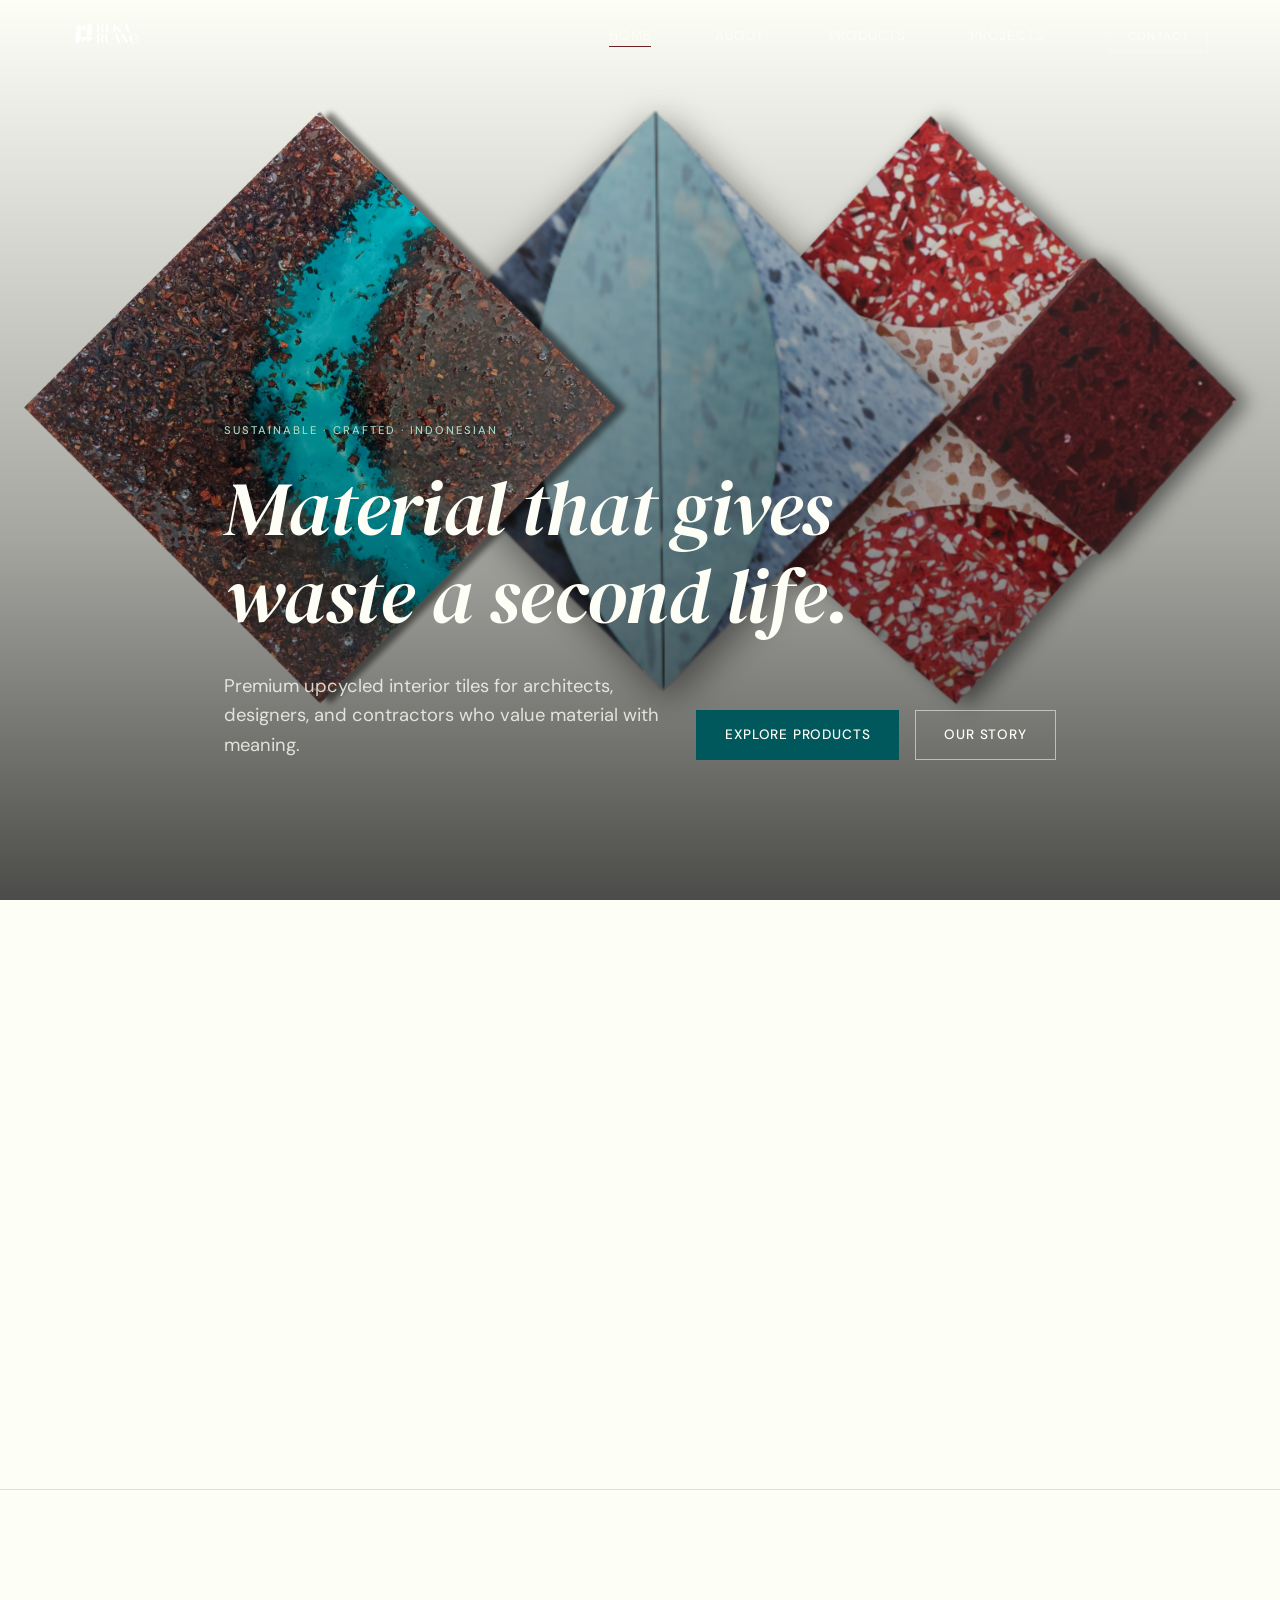
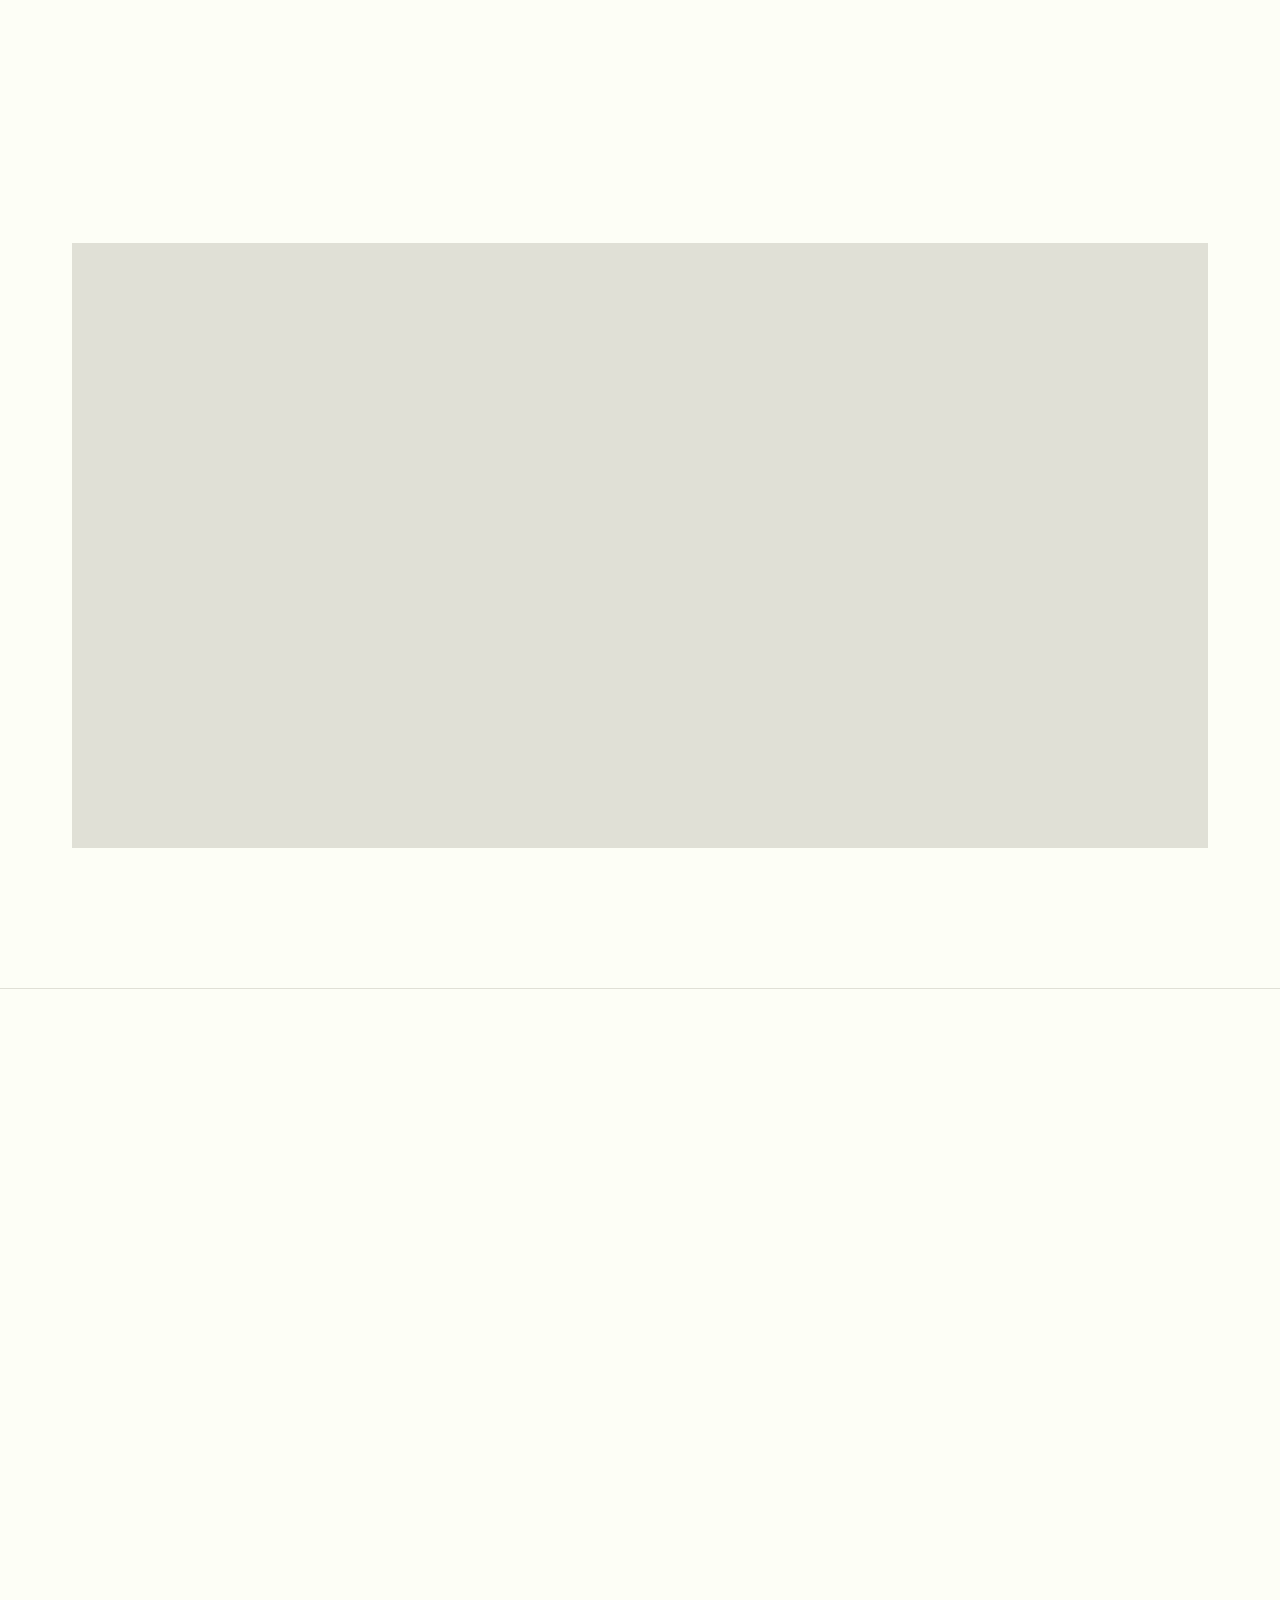
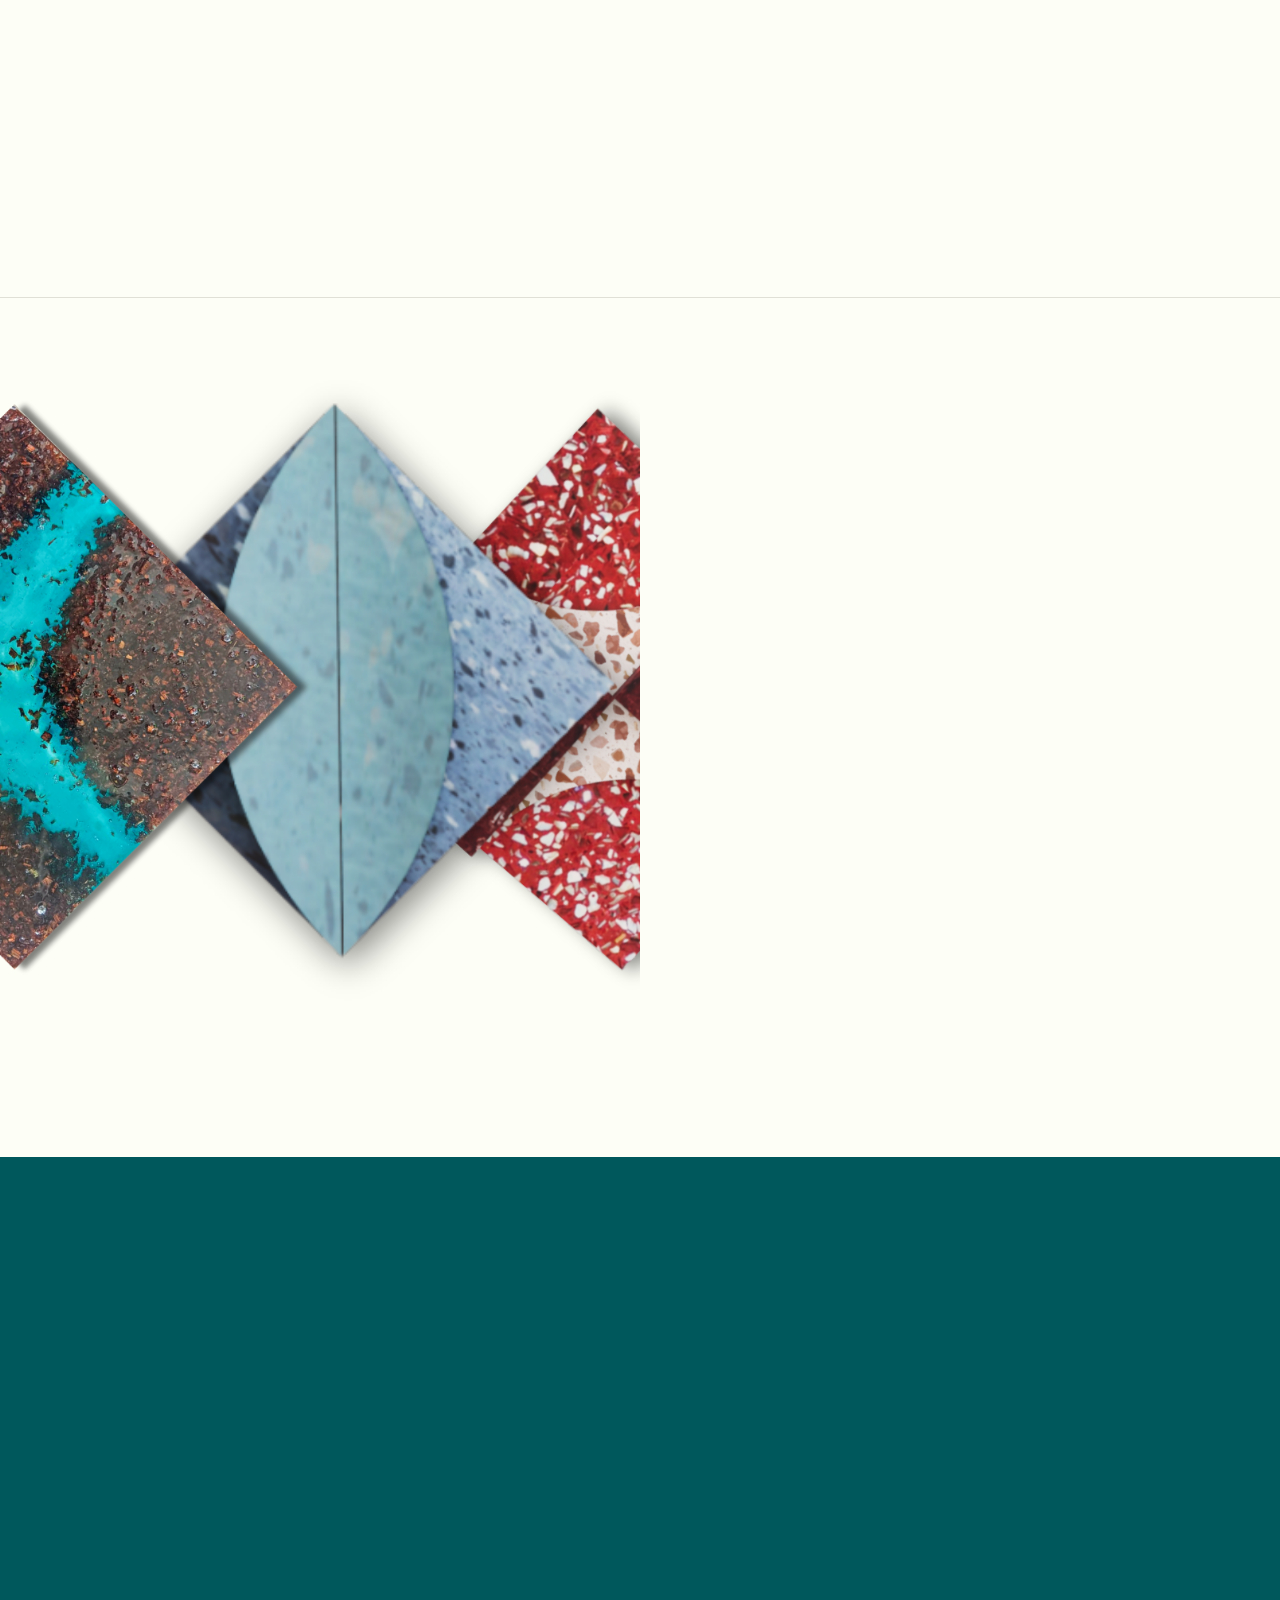
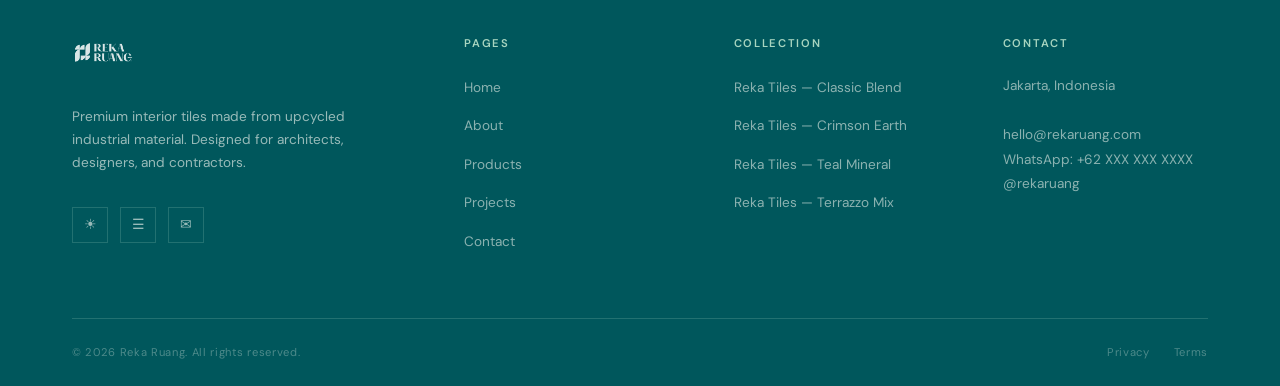
==== index.html @ 0cceb555 "first commit" ====
<!DOCTYPE html>
<html lang="en">

<head>
  <meta charset="UTF-8">
  <meta name="viewport" content="width=device-width, initial-scale=1.0">
  <meta name="description"
    content="Reka Ruang — premium upcycled interior tiles for architects, designers, and contractors. Material that tells a story.">
  <title>Reka Ruang — Upcycled Interior Materials</title>
  <link rel="stylesheet" href="css/style.css">
</head>

<body>

  <!-- ══ NAVBAR ══ -->
  <nav class="navbar transparent" aria-label="Main navigation">
    <div class="container navbar-inner">
      <a href="index.html" class="navbar-logo" aria-label="Reka Ruang Home">
        <img src="assets/images/ASSET LOGO.png" alt="Reka Ruang" class="logo-img">
      </a>
      <ul class="nav-links" role="list">
        <li><a href="index.html" class="nav-link active">Home</a></li>
        <li><a href="about.html" class="nav-link">About</a></li>
        <li><a href="catalog.html" class="nav-link">Products</a></li>
        <li><a href="gallery.html" class="nav-link">Projects</a></li>
        <li><a href="contact.html" class="nav-contact">Contact</a></li>
      </ul>
      <button class="hamburger" aria-label="Open menu" aria-expanded="false" aria-controls="mobile-menu">
        <span></span><span></span><span></span>
      </button>
    </div>
  </nav>

  <nav class="mobile-menu" id="mobile-menu" aria-label="Mobile navigation">
    <a href="index.html" class="nav-link active">Home</a>
    <a href="about.html" class="nav-link">About</a>
    <a href="catalog.html" class="nav-link">Products</a>
    <a href="gallery.html" class="nav-link">Projects</a>
    <a href="contact.html" class="nav-contact">Contact</a>
  </nav>

  <main>

    <!-- ══ HERO ══ -->
    <section class="hero" aria-label="Hero">
      <div class="hero-media">
        <video autoplay muted loop playsinline poster="assets/images/ASSET V4.png" aria-hidden="true">
          <source src="assets/video/video 1.mp4" type="video/mp4">
          <source src="assets/video/video 2.mp4" type="video/mp4">
        </video>
      </div>
      <div class="hero-overlay"></div>
      <div class="container">
        <div class="hero-content">
          <span class="label-light">Sustainable · Crafted · Indonesian</span>
          <h1>Material that gives<br><em>waste a second life.</em></h1>
          <div class="hero-bottom">
            <p class="hero-tagline">
              Premium upcycled interior tiles for architects, designers, and contractors who value material with
              meaning.
            </p>
            <div class="hero-actions">
              <a href="catalog.html" class="btn btn-teal">Explore Products</a>
              <a href="about.html" class="btn btn-outline-light">Our Story</a>
            </div>
          </div>
        </div>
      </div>
    </section>

    <!-- ══ INTRO ══ -->
    <section class="intro-band" aria-labelledby="intro-heading">
      <div class="container">
        <div class="intro-band-inner">
          <div class="reveal">
            <span class="label" style="display:block;margin-bottom:var(--s5);">What we make</span>
            <h2 id="intro-heading">Upcycled tiles for<br>designed spaces.</h2>
            <p style="margin-top:var(--s6);">
              <!-- PLACEHOLDER — replace with real brand copy -->
              Reka Ruang turns industrial material waste — ceramics, glass, mineral aggregate — into premium interior
              tiles that architects and designers actually want to specify. Every surface carries the natural character
              of its source.
            </p>
            <div style="margin-top:var(--s7);">
              <a href="about.html" class="link-arrow">Read our story &rarr;</a>
            </div>
          </div>

          <div class="intro-stats reveal reveal-d1">
            <div class="intro-stat">
              <span class="stat-num">≥80%</span>
              <span class="stat-text">Recycled material content by weight in every tile</span>
            </div>
            <div class="intro-stat">
              <span class="stat-num">4</span>
              <span class="stat-text">Tile variants in the current Reka Tiles collection</span>
            </div>
            <div class="intro-stat">
              <span class="stat-num">0</span>
              <span class="stat-text">Virgin raw clay used in any current product line</span>
            </div>
          </div>
        </div>
      </div>
    </section>

    <!-- ══ PRODUCT FEATURE ══ -->
    <section class="section product-feature" aria-labelledby="product-heading">
      <div class="container">
        <div class="product-feature-header reveal">
          <div>
            <span class="label" style="display:block;margin-bottom:var(--s3);">Reka Tiles Collection</span>
            <h2 id="product-heading">Interior surfaces,<br>sustainably made.</h2>
          </div>
          <a href="catalog.html" class="link-arrow reveal reveal-d1">Full catalog &rarr;</a>
        </div>

        <div class="product-grid">
          <article class="product-card reveal" style="cursor:default;">
            <div class="product-img-wrap">
              <img src="assets/images/produk per tiles.png" alt="Classic Blend terrazzo tile" loading="lazy">
            </div>
            <div class="product-info">
              <span class="label-accent">Reka Tiles</span>
              <h3>Classic Blend</h3>
              <p class="desc">Terrazzo from reclaimed ceramic and stone fragments.</p>
              <div class="product-info-footer">
                <span class="tag tag-muted" style="font-size:0.62rem;padding:3px 8px;">Wall Cladding</span>
                <a href="catalog.html" class="link-arrow" style="font-size:0.7rem;">View &rarr;</a>
              </div>
            </div>
          </article>

          <article class="product-card reveal reveal-d1" style="cursor:default;">
            <div class="product-img-wrap">
              <img src="assets/images/produk per tiles (1).png" alt="Crimson Earth tile" loading="lazy">
            </div>
            <div class="product-info">
              <span class="label-accent">Reka Tiles</span>
              <h3>Crimson Earth</h3>
              <p class="desc">Deep red from upcycled fired ceramic waste.</p>
              <div class="product-info-footer">
                <span class="tag tag-muted" style="font-size:0.62rem;padding:3px 8px;">Feature Wall</span>
                <a href="catalog.html" class="link-arrow" style="font-size:0.7rem;">View &rarr;</a>
              </div>
            </div>
          </article>

          <article class="product-card reveal reveal-d2" style="cursor:default;">
            <div class="product-img-wrap">
              <img src="assets/images/produk per tiles (2).png" alt="Teal Mineral tile" loading="lazy">
            </div>
            <div class="product-info">
              <span class="label-accent">Reka Tiles</span>
              <h3>Teal Mineral</h3>
              <p class="desc">Cyan glass aggregate with mineral character.</p>
              <div class="product-info-footer">
                <span class="tag tag-muted" style="font-size:0.62rem;padding:3px 8px;">Eco Pick</span>
                <a href="catalog.html" class="link-arrow" style="font-size:0.7rem;">View &rarr;</a>
              </div>
            </div>
          </article>
        </div>
      </div>
    </section>

    <!-- ══ GALLERY PREVIEW ══ -->
    <section class="section gallery-band" aria-labelledby="gallery-heading"
      style="border-bottom:1px solid var(--border);">
      <div class="container">
        <div class="gallery-header reveal">
          <div>
            <span class="label" style="display:block;margin-bottom:var(--s3);">Applied Projects</span>
            <h2 id="gallery-heading">Material in context.</h2>
          </div>
          <a href="gallery.html" class="link-arrow">View all projects &rarr;</a>
        </div>

        <div class="gallery-masonry reveal reveal-d1">
          <div class="gm-item">
            <img src="assets/visual produk/ASSET V1.png" alt="Residential interior — Reka Tiles bedroom feature wall"
              loading="lazy">
          </div>
          <div class="gm-item">
            <img src="assets/visual produk/ASSET V2.png" alt="Office interior — Reka Tiles accent wall" loading="lazy">
          </div>
          <div class="gm-item">
            <img src="assets/visual produk/ASSET V3.png" alt="Bathroom interior — Reka Tiles wall cladding"
              loading="lazy">
          </div>
          <div class="gm-item">
            <img src="assets/visual produk/ASSET VISUALISASI.png" alt="Reka Tiles project visualizations"
              loading="lazy">
          </div>
        </div>
      </div>
    </section>

    <!-- ══ ABOUT SPLIT ══ -->
    <div class="about-split">
      <div class="about-split-img">
        <img src="assets/images/ASSET V4.png" alt="Reka Tiles collection — three variants" loading="lazy">
      </div>
      <div class="about-split-text reveal">
        <span class="label-light">The Process</span>
        <h2>Industrial waste,<br><em>designed material.</em></h2>
        <p>
          <!-- PLACEHOLDER — replace with real founding narrative -->
          Reka Ruang started with a simple observation: enormous quantities of high-quality industrial material —
          ceramics, glass, mineral aggregate — leave Indonesian factories as waste every day. We built a process to
          reclaim them.
        </p>
        <p>
          Each tile begins with sourcing, moves through our upcycling and composition process, and ends as a premium
          interior material with a documented material story that specifiers can stand behind.
        </p>
        <a href="about.html" class="link-arrow link-arrow-light">About the studio &rarr;</a>
      </div>
    </div>

    <!-- ══ CTA STRIP ══ -->
    <section class="section-sm dark-band" style="padding:var(--s9) 0;" aria-label="Contact call to action">
      <div class="container">
        <div style="display:grid;grid-template-columns:1fr auto;gap:var(--s6);align-items:center;flex-wrap:wrap;"
          class="reveal">
          <div>
            <span class="label-light" style="display:block;margin-bottom:var(--s3);">For architects &amp;
              designers</span>
            <h2 style="color:var(--color-canvas);">Request a sample<br>or discuss a project.</h2>
          </div>
          <div style="display:flex;gap:var(--s4);flex-wrap:wrap;align-items:center;">
            <a href="contact.html" class="btn btn-teal"
              style="border-color:var(--muted);background:transparent;color:var(--color-canvas);">Get in Touch</a>
            <a href="gallery.html" class="btn btn-outline-light">See Projects</a>
          </div>
        </div>
      </div>
    </section>

  </main>

  <!-- ══ FOOTER ══ -->
  <footer class="footer" role="contentinfo">
    <div class="container">
      <div class="footer-top">
        <div class="footer-brand">
          <img src="assets/images/ASSET LOGO.png" alt="Reka Ruang" class="logo-img"
            style="filter:brightness(0) invert(1);opacity:0.85;">
          <p class="footer-tagline">Premium interior tiles made from upcycled industrial material. Designed for
            architects, designers, and contractors.</p>
          <div class="footer-social">
            <a href="https://instagram.com/rekaruang" target="_blank" rel="noopener" class="social-link"
              aria-label="Instagram">&#9728;</a>
            <a href="https://wa.me/62xxxxxxxxx" target="_blank" rel="noopener" class="social-link"
              aria-label="WhatsApp">&#9776;</a>
            <a href="mailto:hello@rekaruang.com" class="social-link" aria-label="Email">&#9993;</a>
          </div>
        </div>
        <div class="footer-col">
          <h4>Pages</h4>
          <ul>
            <li><a href="index.html">Home</a></li>
            <li><a href="about.html">About</a></li>
            <li><a href="catalog.html">Products</a></li>
            <li><a href="gallery.html">Projects</a></li>
            <li><a href="contact.html">Contact</a></li>
          </ul>
        </div>
        <div class="footer-col">
          <h4>Collection</h4>
          <ul>
            <li><a href="catalog.html">Reka Tiles — Classic Blend</a></li>
            <li><a href="catalog.html">Reka Tiles — Crimson Earth</a></li>
            <li><a href="catalog.html">Reka Tiles — Teal Mineral</a></li>
            <li><a href="catalog.html">Reka Tiles — Terrazzo Mix</a></li>
          </ul>
        </div>
        <div class="footer-col">
          <h4>Contact</h4>
          <address>
            Jakarta, Indonesia<br><br>
            <!-- PLACEHOLDER — replace with real contact details -->
            <a href="mailto:hello@rekaruang.com">hello@rekaruang.com</a><br>
            <a href="https://wa.me/62xxxxxxxxx" target="_blank" rel="noopener">WhatsApp: +62 XXX XXX XXXX</a><br>
            <a href="https://instagram.com/rekaruang" target="_blank" rel="noopener">@rekaruang</a>
          </address>
        </div>
      </div>
      <div class="footer-bottom">
        <p>&copy; 2026 Reka Ruang. All rights reserved.</p>
        <div class="footer-bottom-links">
          <a href="#">Privacy</a>
          <a href="#">Terms</a>
        </div>
      </div>
    </div>
  </footer>

  <script src="js/main.js"></script>
</body>

</html>
---- css/style.css ----
/* ============================================================
   REKA RUANG — Design System v2
   Minimalist editorial aesthetic. Inspired by fab-brick.com.
   Palette: #fdfef6 / #00575c / #6d1f21 / #a8d5c0
   Fonts: Hatton (headings) via @font-face, Aileron (body) via @font-face
   ============================================================ */

/* ── Google Fonts fallback (Aileron via closest match) ── */
@import url('https://fonts.googleapis.com/css2?family=DM+Serif+Display:ital@0;1&family=DM+Sans:wght@300;400;500&display=swap');

/* ── Custom font faces ─────────────────────────────────────
   Place Hatton and Aileron woff2 files in assets/fonts/ when available.
   Until then, DM Serif Display (Hatton-like) and DM Sans (Aileron-like) are used.
   ────────────────────────────────────────────────────────── */
/*
@font-face {
  font-family: 'Hatton';
  src: url('../assets/fonts/Hatton-Medium.woff2') format('woff2');
  font-weight: 500;
  font-style: normal;
  font-display: swap;
}
@font-face {
  font-family: 'Aileron';
  src: url('../assets/fonts/Aileron-Regular.woff2') format('woff2');
  font-weight: 400;
  font-style: normal;
  font-display: swap;
}
*/

/* ── Design Tokens ── */
:root {
  /* Palette */
  --color-canvas: #fdfef6;
  /* primary page background, card surfaces */
  --color-teal: #00575c;
  /* section backgrounds, dark content bands, footer */
  --color-crimson: #6d1f21;
  /* accent: tags, dividers, focused UI edges */
  --color-mint: #a8d5c0;
  /* muted helper text, dividers, secondary borders */
  --color-white: #ffffff;
  /* pure white for text on dark */

  /* Semantic aliases */
  --bg: var(--color-canvas);
  --bg-dark: var(--color-teal);
  --accent: var(--color-crimson);
  --muted: var(--color-mint);
  --text: #1a1a18;
  /* near-black on canvas */
  --text-secondary: #4a4a45;
  --text-muted: #7a7a70;
  --border: #e0e0d6;
  /* very light on canvas */
  --border-dark: rgba(168, 213, 192, 0.2);
  /* mint border on dark sections */

  /* Typography */
  --font-heading: 'DM Serif Display', 'Georgia', 'Times New Roman', serif;
  --font-body: 'DM Sans', 'Helvetica Neue', Arial, sans-serif;

  /* Scale */
  --text-xs: 0.7rem;
  --text-sm: 0.85rem;
  --text-base: 1rem;
  --text-lg: 1.15rem;
  --text-xl: 1.4rem;
  --text-2xl: 1.9rem;
  --text-3xl: 2.8rem;
  --text-4xl: 4rem;
  --text-5xl: 6rem;

  /* Spacing */
  --s1: 4px;
  --s2: 8px;
  --s3: 12px;
  --s4: 16px;
  --s5: 24px;
  --s6: 32px;
  --s7: 48px;
  --s8: 64px;
  --s9: 96px;
  --s10: 140px;

  /* Layout */
  --max-w: 1200px;
  --max-w-sm: 780px;
  --nav-h: 72px;
  --radius: 2px;
  /* fab-brick uses very little radius — almost none */

  /* Motion */
  --ease: cubic-bezier(0.25, 0.1, 0.25, 1);
  --ease-out: cubic-bezier(0, 0, 0.2, 1);
  --dur-fast: 0.18s;
  --dur: 0.32s;
  --dur-slow: 0.55s;
}

/* ── Reset ── */
*,
*::before,
*::after {
  box-sizing: border-box;
  margin: 0;
  padding: 0;
}

html {
  scroll-behavior: smooth;
  -webkit-text-size-adjust: 100%;
}

body {
  font-family: var(--font-body);
  font-size: var(--text-base);
  line-height: 1.65;
  color: var(--text);
  background: var(--bg);
  overflow-x: hidden;
}

img,
video {
  max-width: 100%;
  height: auto;
  display: block;
}

a {
  color: inherit;
  text-decoration: none;
}

button {
  font-family: var(--font-body);
  cursor: pointer;
  border: none;
  background: none;
}

ul,
ol {
  list-style: none;
}

address {
  font-style: normal;
}

/* ── Typography ── */
h1,
h2,
h3,
h4,
h5,
h6 {
  font-family: var(--font-heading);
  line-height: 1.15;
  color: var(--text);
  font-weight: 400;
  /* Hatton/DM Serif are naturally weighted at regular */
  letter-spacing: -0.01em;
}

h1 {
  font-size: clamp(2.6rem, 6vw, var(--text-5xl));
}

h2 {
  font-size: clamp(2rem, 4vw, var(--text-4xl));
}

h3 {
  font-size: clamp(1.4rem, 3vw, var(--text-3xl));
}

h4 {
  font-size: var(--text-xl);
}

h5 {
  font-size: var(--text-lg);
  font-family: var(--font-body);
  font-weight: 500;
  letter-spacing: 0.06em;
  text-transform: uppercase;
}

/* Labels — minimalist UPPERCASE small caps with letter spacing */
.label {
  font-family: var(--font-body);
  font-size: var(--text-xs);
  font-weight: 500;
  letter-spacing: 0.18em;
  text-transform: uppercase;
  color: var(--text-muted);
}

.label-accent {
  font-family: var(--font-body);
  font-size: var(--text-xs);
  font-weight: 500;
  letter-spacing: 0.18em;
  text-transform: uppercase;
  color: var(--accent);
}

.label-light {
  font-family: var(--font-body);
  font-size: var(--text-xs);
  font-weight: 500;
  letter-spacing: 0.18em;
  text-transform: uppercase;
  color: var(--muted);
}

/* ── Layout ── */
.container {
  max-width: var(--max-w);
  margin: 0 auto;
  padding: 0 var(--s6);
}

.container-sm {
  max-width: var(--max-w-sm);
  margin: 0 auto;
  padding: 0 var(--s6);
}

.section {
  padding: var(--s10) 0;
}

.section-md {
  padding: var(--s8) 0;
}

.section-sm {
  padding: var(--s7) 0;
}

/* ── Divider ── */
.divider {
  width: 32px;
  height: 1px;
  background: var(--accent);
  display: block;
}

.divider-full {
  width: 100%;
  height: 1px;
  background: var(--border);
  display: block;
}

.divider-full-dark {
  width: 100%;
  height: 1px;
  background: var(--border-dark);
  display: block;
}

/* ── Buttons ── */
.btn {
  display: inline-flex;
  align-items: center;
  gap: var(--s3);
  padding: 13px 28px;
  font-family: var(--font-body);
  font-size: var(--text-sm);
  font-weight: 500;
  letter-spacing: 0.06em;
  text-transform: uppercase;
  border-radius: 0;
  transition: all var(--dur) var(--ease);
  cursor: pointer;
  text-decoration: none;
  white-space: nowrap;
}

.btn-dark {
  background: var(--text);
  color: var(--color-canvas);
  border: 1px solid var(--text);
}

.btn-dark:hover {
  background: var(--bg-dark);
  border-color: var(--bg-dark);
}

.btn-teal {
  background: var(--bg-dark);
  color: var(--color-canvas);
  border: 1px solid var(--bg-dark);
}

.btn-teal:hover {
  background: #004448;
  border-color: #004448;
}

.btn-outline {
  background: transparent;
  color: var(--text);
  border: 1px solid var(--text);
}

.btn-outline:hover {
  background: var(--text);
  color: var(--color-canvas);
}

.btn-outline-light {
  background: transparent;
  color: var(--color-canvas);
  border: 1px solid rgba(253, 254, 246, 0.55);
}

.btn-outline-light:hover {
  background: var(--color-canvas);
  color: var(--text);
}

.btn-sm {
  padding: 9px 20px;
  font-size: var(--text-xs);
}

.btn:focus-visible,
a:focus-visible {
  outline: 2px solid var(--accent);
  outline-offset: 3px;
}

/* ── Arrow link — fab-brick style ── */
.link-arrow {
  display: inline-flex;
  align-items: center;
  gap: var(--s2);
  font-size: var(--text-sm);
  font-weight: 500;
  letter-spacing: 0.06em;
  text-transform: uppercase;
  color: var(--text);
  text-decoration: none;
  border-bottom: 1px solid var(--accent);
  padding-bottom: 2px;
  transition: all var(--dur-fast) var(--ease);
}

.link-arrow:hover {
  color: var(--accent);
  gap: var(--s3);
}

.link-arrow-light {
  color: var(--color-canvas);
  border-bottom-color: var(--muted);
}

.link-arrow-light:hover {
  color: var(--muted);
}

/* ── Tag pill ── */
.tag {
  display: inline-block;
  font-size: var(--text-xs);
  font-weight: 500;
  letter-spacing: 0.12em;
  text-transform: uppercase;
  color: var(--accent);
  border: 1px solid var(--accent);
  padding: 4px 10px;
  border-radius: 0;
}

.tag-muted {
  color: var(--text-muted);
  border-color: var(--border);
}

/* ── NAVBAR ── */
.navbar {
  position: fixed;
  top: 0;
  left: 0;
  right: 0;
  height: var(--nav-h);
  z-index: 1000;
  transition: background var(--dur) var(--ease), border-color var(--dur) var(--ease);
}

/* Default: transparent over hero */
.navbar.transparent {
  background: transparent;
  border-bottom: 1px solid transparent;
}

.navbar.scrolled {
  background: rgba(253, 254, 246, 0.97);
  backdrop-filter: blur(12px);
  -webkit-backdrop-filter: blur(12px);
  border-bottom: 1px solid var(--border);
}

/* Solid navbar (non-hero pages) */
.navbar.solid {
  background: var(--color-canvas);
  border-bottom: 1px solid var(--border);
}

.navbar-inner {
  height: 100%;
  display: flex;
  align-items: center;
  justify-content: space-between;
}

/* Logo */
.navbar-logo {
  display: flex;
  align-items: center;
  flex-shrink: 0;
  text-decoration: none;
}

.logo-img {
  height: 40px;
  width: auto;
  transition: opacity var(--dur-fast);
}

/* On transparent dark overlays invert the logo if needed */
.navbar.transparent .logo-img {
  filter: brightness(0) invert(1);
}

.navbar.scrolled .logo-img,
.navbar.solid .logo-img {
  filter: none;
}

.nav-links {
  display: flex;
  align-items: center;
  list-style: none;
  gap: var(--s8);
}

.nav-link {
  font-size: var(--text-sm);
  font-weight: 400;
  letter-spacing: 0.06em;
  text-transform: uppercase;
  color: rgba(253, 254, 246, 0.9);
  text-decoration: none;
  position: relative;
  transition: color var(--dur-fast);
  padding-bottom: 3px;
}

.nav-link::after {
  content: '';
  position: absolute;
  bottom: 0;
  left: 0;
  width: 0;
  height: 1px;
  background: var(--accent);
  transition: width var(--dur) var(--ease);
}

.nav-link:hover::after,
.nav-link.active::after {
  width: 100%;
}

.navbar.scrolled .nav-link,
.navbar.solid .nav-link {
  color: var(--text-secondary);
}

.navbar.scrolled .nav-link:hover,
.navbar.solid .nav-link:hover {
  color: var(--text);
}

.nav-contact {
  font-size: var(--text-xs);
  font-weight: 500;
  letter-spacing: 0.12em;
  text-transform: uppercase;
  color: rgba(253, 254, 246, 0.9);
  text-decoration: none;
  padding: 9px 18px;
  border: 1px solid rgba(253, 254, 246, 0.4);
  transition: all var(--dur-fast);
}

.nav-contact:hover {
  background: rgba(253, 254, 246, 0.12);
}

.navbar.scrolled .nav-contact,
.navbar.solid .nav-contact {
  color: var(--text);
  border-color: var(--border);
}

.navbar.scrolled .nav-contact:hover,
.navbar.solid .nav-contact:hover {
  background: var(--text);
  color: var(--color-canvas);
  border-color: var(--text);
}

/* Hamburger */
.hamburger {
  display: none;
  flex-direction: column;
  gap: 5px;
  background: none;
  border: none;
  cursor: pointer;
  padding: var(--s2);
}

.hamburger span {
  display: block;
  width: 22px;
  height: 1px;
  background: rgba(253, 254, 246, 0.9);
  transition: all var(--dur) var(--ease);
}

.navbar.scrolled .hamburger span,
.navbar.solid .hamburger span {
  background: var(--text);
}

.hamburger.open span:nth-child(1) {
  transform: translateY(6px) rotate(45deg);
}

.hamburger.open span:nth-child(2) {
  opacity: 0;
}

.hamburger.open span:nth-child(3) {
  transform: translateY(-6px) rotate(-45deg);
}

/* Mobile menu overlay */
.mobile-menu {
  display: none;
  position: fixed;
  top: var(--nav-h);
  left: 0;
  right: 0;
  background: var(--color-canvas);
  border-bottom: 1px solid var(--border);
  z-index: 999;
  padding: var(--s5) var(--s6) var(--s7);
  flex-direction: column;
  gap: 0;
  animation: menuIn 0.22s var(--ease-out);
}

.mobile-menu.open {
  display: flex;
}

.mobile-menu .nav-link {
  color: var(--text);
  font-size: var(--text-lg);
  font-family: var(--font-heading);
  font-weight: 400;
  letter-spacing: 0;
  text-transform: none;
  padding: var(--s4) 0;
  border-bottom: 1px solid var(--border);
}

.mobile-menu .nav-link::after {
  display: none;
}

.mobile-menu .nav-contact {
  color: var(--text);
  border-color: var(--border);
  margin-top: var(--s5);
  align-self: flex-start;
}

@keyframes menuIn {
  from {
    opacity: 0;
    transform: translateY(-8px);
  }

  to {
    opacity: 1;
    transform: translateY(0);
  }
}

/* ── Page header (inner pages) ── */
.page-header {
  padding-top: calc(var(--nav-h) + var(--s9));
  padding-bottom: var(--s8);
  background: var(--bg);
  border-bottom: 1px solid var(--border);
}

.page-header-inner {
  display: flex;
  justify-content: space-between;
  align-items: flex-end;
  gap: var(--s6);
  flex-wrap: wrap;
}

.page-header .label {
  margin-bottom: var(--s4);
  display: block;
}

.page-header h1 {
  max-width: 700px;
}

.page-header p {
  color: var(--text-secondary);
  max-width: 500px;
  margin-top: var(--s4);
  font-size: var(--text-lg);
  line-height: 1.6;
}

/* ── HOMEPAGE HERO ── */
.hero {
  position: relative;
  min-height: 100svh;
  display: flex;
  align-items: flex-end;
  overflow: hidden;
}

.hero-media {
  position: absolute;
  inset: 0;
}

.hero-media video,
.hero-media img {
  width: 100%;
  height: 100%;
  object-fit: cover;
  object-position: center;
}

.hero-overlay {
  position: absolute;
  inset: 0;
  background: linear-gradient(to top,
      rgba(0, 0, 0, 0.7) 0%,
      rgba(0, 0, 0, 0.35) 40%,
      rgba(0, 0, 0, 0.0) 100%);
}

.hero-content {
  position: relative;
  z-index: 2;
  width: 100%;
  padding-bottom: var(--s10);
}

.hero-content .label-light {
  opacity: 0;
  animation: fadeUp 0.8s var(--ease-out) 0.3s forwards;
  margin-bottom: var(--s5);
  display: block;
}

.hero-content h1 {
  color: var(--color-canvas);
  font-style: italic;
  opacity: 0;
  animation: fadeUp 0.9s var(--ease-out) 0.5s forwards;
  max-width: 820px;
  margin-bottom: var(--s6);
}

.hero-bottom {
  display: flex;
  align-items: flex-end;
  justify-content: space-between;
  gap: var(--s6);
  flex-wrap: wrap;
  opacity: 0;
  animation: fadeUp 0.9s var(--ease-out) 0.75s forwards;
}

.hero-tagline {
  font-size: var(--text-lg);
  color: rgba(253, 254, 246, 0.8);
  max-width: 440px;
  line-height: 1.6;
}

.hero-actions {
  display: flex;
  gap: var(--s4);
  flex-wrap: wrap;
}

/* ── INTRO BAND ── */
.intro-band {
  padding: var(--s9) 0;
  border-bottom: 1px solid var(--border);
}

.intro-band-inner {
  display: grid;
  grid-template-columns: 1fr 1fr;
  gap: var(--s9);
  align-items: center;
}

.intro-band h2 {
  margin-bottom: var(--s5);
}

.intro-band p {
  color: var(--text-secondary);
  line-height: 1.75;
  font-size: var(--text-lg);
}

.intro-stats {
  display: flex;
  flex-direction: column;
  gap: 0;
}

.intro-stat {
  display: flex;
  align-items: baseline;
  gap: var(--s4);
  padding: var(--s5) 0;
  border-bottom: 1px solid var(--border);
}

.intro-stat:first-child {
  border-top: 1px solid var(--border);
}

.stat-num {
  font-family: var(--font-heading);
  font-size: 3rem;
  line-height: 1;
  color: var(--accent);
  flex-shrink: 0;
  width: 90px;
}

.stat-text {
  color: var(--text-secondary);
  font-size: var(--text-sm);
  line-height: 1.5;
}

/* ── PRODUCT FEATURE SECTION ── */
.product-feature {
  padding: var(--s10) 0;
  border-bottom: 1px solid var(--border);
}

.product-feature-header {
  display: flex;
  justify-content: space-between;
  align-items: flex-end;
  margin-bottom: var(--s8);
  flex-wrap: wrap;
  gap: var(--s5);
}

.product-feature-header h2 {
  max-width: 500px;
}

.product-grid {
  display: grid;
  grid-template-columns: repeat(3, 1fr);
  gap: 1px;
  background: var(--border);
  border: 1px solid var(--border);
}

.product-card {
  background: var(--color-canvas);
  cursor: pointer;
  transition: background var(--dur-fast);
  position: relative;
  overflow: hidden;
}

.product-card:hover {
  background: var(--bg);
}

.product-img-wrap {
  aspect-ratio: 1;
  overflow: hidden;
  background: #f0f0e8;
}

.product-img-wrap img {
  width: 100%;
  height: 100%;
  object-fit: cover;
  transition: transform var(--dur-slow) var(--ease);
}

.product-card:hover .product-img-wrap img {
  transform: scale(1.04);
}

.product-info {
  padding: var(--s5) var(--s5) var(--s6);
  border-top: 1px solid var(--border);
}

.product-info .label-accent {
  margin-bottom: var(--s3);
  display: block;
}

.product-info h3 {
  font-size: var(--text-xl);
  margin-bottom: var(--s3);
  font-family: var(--font-heading);
  font-weight: 400;
}

.product-info .desc {
  font-size: var(--text-sm);
  color: var(--text-muted);
  line-height: 1.6;
  margin-bottom: var(--s4);
  display: -webkit-box;
  -webkit-line-clamp: 2;
  -webkit-box-orient: vertical;
  overflow: hidden;
}

.product-info-footer {
  display: flex;
  justify-content: space-between;
  align-items: center;
  padding-top: var(--s4);
  border-top: 1px solid var(--border);
}

.product-meta-chips {
  display: flex;
  gap: var(--s2);
  flex-wrap: wrap;
}

/* ── DARK BAND ── */
.dark-band {
  background: var(--bg-dark);
  color: var(--color-canvas);
}

.dark-band .label-light {
  margin-bottom: var(--s5);
  display: block;
}

.dark-band h2 {
  color: var(--color-canvas);
}

.dark-band p {
  color: rgba(253, 254, 246, 0.75);
}

/* ── GALLERY GRID ── */
.gallery-band {
  padding: var(--s10) 0;
}

.gallery-header {
  display: flex;
  justify-content: space-between;
  align-items: flex-end;
  margin-bottom: var(--s7);
  flex-wrap: wrap;
  gap: var(--s4);
}

.gallery-masonry {
  display: grid;
  grid-template-columns: repeat(12, 1fr);
  grid-auto-rows: 80px;
  gap: 2px;
}

.gm-item {
  overflow: hidden;
  cursor: pointer;
}

.gm-item img {
  width: 100%;
  height: 100%;
  object-fit: cover;
  transition: transform var(--dur-slow) var(--ease);
}

.gm-item:hover img {
  transform: scale(1.04);
}

/* Span assignments */
.gm-item:nth-child(1) {
  grid-column: 1 / 8;
  grid-row: 1 / 6;
}

/* big */
.gm-item:nth-child(2) {
  grid-column: 8 / 13;
  grid-row: 1 / 4;
}

/* top right */
.gm-item:nth-child(3) {
  grid-column: 8 / 10;
  grid-row: 4 / 7;
}

/* bottom mid-right */
.gm-item:nth-child(4) {
  grid-column: 10/ 13;
  grid-row: 4 / 7;
}

/* bottom right */

/* ── PROCESS / ABOUT SECTION ── */
.about-split {
  display: grid;
  grid-template-columns: 1fr 1fr;
  min-height: 560px;
}

.about-split-img {
  position: relative;
  overflow: hidden;
}

.about-split-img img {
  width: 100%;
  height: 100%;
  object-fit: cover;
}

.about-split-text {
  padding: var(--s10) var(--s9);
  display: flex;
  flex-direction: column;
  justify-content: center;
  background: var(--bg-dark);
  color: var(--color-canvas);
}

.about-split-text .label-light {
  margin-bottom: var(--s5);
  display: block;
}

.about-split-text h2 {
  color: var(--color-canvas);
  margin-bottom: var(--s6);
}

.about-split-text p {
  color: rgba(253, 254, 246, 0.8);
  line-height: 1.75;
  margin-bottom: var(--s5);
  font-size: var(--text-lg);
}

.about-split-text p:last-of-type {
  margin-bottom: var(--s7);
}

/* Process steps (About page) */
.process-list {
  margin-top: var(--s7);
}

.process-item {
  display: grid;
  grid-template-columns: 52px 1fr;
  gap: var(--s5);
  align-items: start;
  padding: var(--s5) 0;
  border-bottom: 1px solid var(--border);
}

.process-item:first-child {
  border-top: 1px solid var(--border);
}

.process-num {
  font-family: var(--font-heading);
  font-size: var(--text-2xl);
  font-style: italic;
  color: var(--accent);
  line-height: 1;
  padding-top: 2px;
}

.process-text h4 {
  font-family: var(--font-body);
  font-weight: 500;
  margin-bottom: var(--s2);
  font-size: var(--text-base);
}

.process-text p {
  color: var(--text-muted);
  font-size: var(--text-sm);
  line-height: 1.6;
}

/* ── CONTACT SECTION ── */
.contact-grid {
  display: grid;
  grid-template-columns: 1fr 1.2fr;
  gap: var(--s10);
  align-items: start;
}

.contact-channels {
  display: flex;
  flex-direction: column;
  gap: 0;
}

.contact-channel {
  display: flex;
  align-items: center;
  gap: var(--s5);
  padding: var(--s5) 0;
  border-bottom: 1px solid var(--border);
  text-decoration: none;
  color: var(--text);
  transition: color var(--dur-fast);
}

.contact-channel:first-child {
  border-top: 1px solid var(--border);
}

.contact-channel:hover {
  color: var(--accent);
}

.channel-icon {
  width: 40px;
  height: 40px;
  display: flex;
  align-items: center;
  justify-content: center;
  font-size: 1.2rem;
  flex-shrink: 0;
  border: 1px solid var(--border);
}

.channel-info .label {
  margin-bottom: 3px;
  display: block;
}

.channel-info .val {
  font-weight: 500;
  font-size: var(--text-base);
}

/* ── FORMS ── */
.form {
  display: flex;
  flex-direction: column;
  gap: var(--s5);
}

.form-row {
  display: grid;
  grid-template-columns: 1fr 1fr;
  gap: var(--s4);
}

.form-group {
  display: flex;
  flex-direction: column;
  gap: var(--s2);
}

.form-group label {
  font-size: var(--text-xs);
  font-weight: 500;
  letter-spacing: 0.1em;
  text-transform: uppercase;
  color: var(--text-secondary);
}

.form-group input,
.form-group textarea,
.form-group select {
  padding: 14px 0;
  border: none;
  border-bottom: 1px solid var(--border);
  border-radius: 0;
  font-family: var(--font-body);
  font-size: var(--text-base);
  color: var(--text);
  background: transparent;
  transition: border-color var(--dur-fast);
  outline: none;
  width: 100%;
  -webkit-appearance: none;
}

.form-group input:focus,
.form-group textarea:focus,
.form-group select:focus {
  border-bottom-color: var(--accent);
}

.form-group input.error,
.form-group textarea.error {
  border-bottom-color: var(--accent);
}

.form-group textarea {
  resize: vertical;
  min-height: 120px;
}

.field-error {
  font-size: var(--text-xs);
  color: var(--accent);
  display: none;
}

.field-error.visible {
  display: block;
}

.form-success {
  display: none;
  padding: var(--s6);
  border: 1px solid var(--muted);
  background: rgba(168, 213, 192, 0.08);
}

.form-success.visible {
  display: block;
}

.form-success h4 {
  margin-bottom: var(--s2);
  color: var(--bg-dark);
}

.form-success p {
  color: var(--text-secondary);
  font-size: var(--text-sm);
}

/* ── PRODUCT MODAL ── */
.modal-overlay {
  position: fixed;
  inset: 0;
  background: rgba(10, 10, 8, 0.7);
  z-index: 2000;
  display: flex;
  align-items: center;
  justify-content: center;
  padding: var(--s5);
  opacity: 0;
  visibility: hidden;
  transition: all var(--dur) var(--ease);
  backdrop-filter: blur(6px);
}

.modal-overlay.open {
  opacity: 1;
  visibility: visible;
}

.modal {
  background: var(--color-canvas);
  max-width: 900px;
  width: 100%;
  max-height: 90vh;
  overflow-y: auto;
  display: grid;
  grid-template-columns: 1fr 1fr;
  transform: translateY(24px);
  transition: transform var(--dur) var(--ease);
}

.modal-overlay.open .modal {
  transform: translateY(0);
}

.modal-img {
  position: relative;
  min-height: 460px;
  background: #f0f0e8;
}

.modal-img img {
  width: 100%;
  height: 100%;
  object-fit: cover;
}

.modal-close {
  position: absolute;
  top: var(--s4);
  right: var(--s4);
  width: 32px;
  height: 32px;
  background: rgba(253, 254, 246, 0.9);
  border: none;
  cursor: pointer;
  font-size: 1rem;
  display: flex;
  align-items: center;
  justify-content: center;
  transition: background var(--dur-fast);
}

.modal-close:hover {
  background: var(--color-canvas);
}

.modal-body {
  padding: var(--s7);
  overflow-y: auto;
  display: flex;
  flex-direction: column;
  gap: var(--s5);
}

.modal-body .label-accent {
  display: block;
}

.modal-body h2 {
  font-size: var(--text-2xl);
}

.modal-spec-grid {
  display: grid;
  grid-template-columns: 1fr 1fr;
  gap: var(--s4);
}

.modal-spec {
  padding-bottom: var(--s4);
  border-bottom: 1px solid var(--border);
}

.modal-spec .label {
  display: block;
  margin-bottom: var(--s1);
}

.modal-spec span {
  font-size: var(--text-sm);
  color: var(--text-secondary);
}

.modal-apps {
  display: flex;
  flex-wrap: wrap;
  gap: var(--s2);
}

.modal-actions {
  display: flex;
  gap: var(--s3);
  flex-wrap: wrap;
  margin-top: auto;
}

/* ── GALLERY PAGE ── */
.gallery-filters {
  display: flex;
  gap: 0;
  border-bottom: 1px solid var(--border);
  margin-bottom: var(--s8);
  overflow-x: auto;
}

.gallery-filter-btn {
  font-size: var(--text-xs);
  font-weight: 500;
  letter-spacing: 0.12em;
  text-transform: uppercase;
  padding: var(--s4) var(--s6);
  color: var(--text-muted);
  background: none;
  border: none;
  border-bottom: 2px solid transparent;
  cursor: pointer;
  white-space: nowrap;
  transition: all var(--dur-fast);
}

.gallery-filter-btn:hover {
  color: var(--text);
}

.gallery-filter-btn.active {
  color: var(--accent);
  border-bottom-color: var(--accent);
}

.gallery-grid-page {
  display: grid;
  grid-template-columns: repeat(2, 1fr);
  gap: 2px;
}

.gallery-page-item {
  position: relative;
  overflow: hidden;
  aspect-ratio: 4/3;
  cursor: pointer;
  background: #f0f0e8;
}

.gallery-page-item img {
  width: 100%;
  height: 100%;
  object-fit: cover;
  transition: transform var(--dur-slow) var(--ease);
}

.gallery-page-item:hover img {
  transform: scale(1.04);
}

.gallery-page-item.wide {
  grid-column: span 2;
  aspect-ratio: 16/6;
}

.gallery-caption-overlay {
  position: absolute;
  inset: 0;
  background: linear-gradient(to top, rgba(0, 87, 92, 0.85) 0%, transparent 60%);
  display: flex;
  align-items: flex-end;
  padding: var(--s5);
  opacity: 0;
  transition: opacity var(--dur) var(--ease);
}

.gallery-page-item:hover .gallery-caption-overlay {
  opacity: 1;
}

.gallery-caption-overlay h4 {
  color: var(--color-canvas);
  font-size: var(--text-base);
  margin-bottom: 4px;
}

.gallery-caption-overlay p {
  color: var(--muted);
  font-size: var(--text-xs);
}

/* ── ABOUT PAGE ── */
.vision-mission-grid {
  display: grid;
  grid-template-columns: 1fr 1fr;
  gap: 1px;
  background: var(--border);
  border: 1px solid var(--border);
}

.vm-card {
  background: var(--color-canvas);
  padding: var(--s8);
}

.vm-card .label-accent {
  display: block;
  margin-bottom: var(--s5);
}

.vm-card h3 {
  font-style: italic;
  color: var(--bg-dark);
  margin-bottom: var(--s6);
  font-size: var(--text-2xl);
}

.vm-card ul {
  display: flex;
  flex-direction: column;
  gap: var(--s3);
}

.vm-card li {
  font-size: var(--text-sm);
  color: var(--text-secondary);
  line-height: 1.6;
  display: flex;
  gap: var(--s4);
  align-items: flex-start;
}

.vm-card li::before {
  content: '';
  width: 4px;
  height: 4px;
  background: var(--accent);
  border-radius: 50%;
  flex-shrink: 0;
  margin-top: 8px;
}

/* Impact numbers */
.impact-row {
  display: grid;
  grid-template-columns: repeat(3, 1fr);
  gap: 1px;
  background: var(--border-dark);
}

.impact-item {
  padding: var(--s8) var(--s7);
  text-align: center;
}

.impact-num {
  font-family: var(--font-heading);
  font-size: clamp(2.5rem, 5vw, 4rem);
  color: var(--muted);
  display: block;
  margin-bottom: var(--s2);
}

.impact-label {
  font-size: var(--text-sm);
  color: rgba(253, 254, 246, 0.65);
}

/* ── FOOTER ── */
.footer {
  background: var(--bg-dark);
  color: var(--color-canvas);
}

.footer-top {
  display: grid;
  grid-template-columns: 1.6fr 1fr 1fr 1fr;
  gap: var(--s8);
  padding: var(--s10) 0 var(--s8);
  border-bottom: 1px solid var(--border-dark);
}

.footer-brand .logo-img {
  height: 36px;
  margin-bottom: var(--s6);
}

.footer-tagline {
  font-size: var(--text-sm);
  color: rgba(253, 254, 246, 0.6);
  line-height: 1.7;
  margin-bottom: var(--s6);
}

.footer-social {
  display: flex;
  gap: var(--s3);
}

.social-link {
  width: 36px;
  height: 36px;
  border: 1px solid var(--border-dark);
  display: flex;
  align-items: center;
  justify-content: center;
  font-size: 0.9rem;
  color: rgba(253, 254, 246, 0.6);
  text-decoration: none;
  transition: all var(--dur-fast);
}

.social-link:hover {
  background: rgba(253, 254, 246, 0.08);
  color: var(--color-canvas);
}

.footer-col h4 {
  font-family: var(--font-body);
  font-size: var(--text-xs);
  font-weight: 600;
  letter-spacing: 0.15em;
  text-transform: uppercase;
  color: var(--muted);
  margin-bottom: var(--s5);
}

.footer-col ul {
  display: flex;
  flex-direction: column;
  gap: var(--s3);
}

.footer-col ul li a {
  font-size: var(--text-sm);
  color: rgba(253, 254, 246, 0.55);
  text-decoration: none;
  transition: color var(--dur-fast);
}

.footer-col ul li a:hover {
  color: var(--color-canvas);
}

.footer-col address {
  font-size: var(--text-sm);
  color: rgba(253, 254, 246, 0.55);
  line-height: 1.8;
}

.footer-col address a {
  color: inherit;
  text-decoration: none;
  transition: color var(--dur-fast);
}

.footer-col address a:hover {
  color: var(--color-canvas);
}

.footer-bottom {
  padding: var(--s5) 0;
  display: flex;
  align-items: center;
  justify-content: space-between;
  flex-wrap: wrap;
  gap: var(--s4);
}

.footer-bottom p,
.footer-bottom a {
  font-size: var(--text-xs);
  color: rgba(253, 254, 246, 0.3);
  text-decoration: none;
  letter-spacing: 0.06em;
}

.footer-bottom a:hover {
  color: rgba(253, 254, 246, 0.7);
}

.footer-bottom-links {
  display: flex;
  gap: var(--s5);
}

/* ── Scroll Animations ── */
.reveal {
  opacity: 0;
  transform: translateY(22px);
  transition: opacity 0.7s var(--ease-out), transform 0.7s var(--ease-out);
}

.reveal.visible {
  opacity: 1;
  transform: translateY(0);
}

.reveal-d1 {
  transition-delay: 0.1s;
}

.reveal-d2 {
  transition-delay: 0.2s;
}

.reveal-d3 {
  transition-delay: 0.3s;
}

.reveal-d4 {
  transition-delay: 0.4s;
}

@keyframes fadeUp {
  from {
    opacity: 0;
    transform: translateY(20px);
  }

  to {
    opacity: 1;
    transform: translateY(0);
  }
}

/* ── Catalog controls (sticky filter) ── */
.catalog-controls {
  position: sticky;
  top: var(--nav-h);
  background: rgba(253, 254, 246, 0.97);
  backdrop-filter: blur(12px);
  z-index: 100;
  border-bottom: 1px solid var(--border);
  padding: var(--s4) 0;
}

.catalog-filter-row {
  display: flex;
  align-items: center;
  justify-content: space-between;
  flex-wrap: wrap;
  gap: var(--s3);
}

.filter-btns {
  display: flex;
  gap: var(--s2);
  flex-wrap: wrap;
}

.filter-btn {
  font-size: var(--text-xs);
  font-weight: 500;
  letter-spacing: 0.1em;
  text-transform: uppercase;
  padding: 7px 14px;
  color: var(--text-muted);
  background: none;
  border: 1px solid var(--border);
  cursor: pointer;
  transition: all var(--dur-fast);
}

.filter-btn:hover {
  border-color: var(--text);
  color: var(--text);
}

.filter-btn.active {
  background: var(--accent);
  border-color: var(--accent);
  color: var(--color-canvas);
}

.result-count {
  font-size: var(--text-xs);
  color: var(--text-muted);
  letter-spacing: 0.06em;
}

.catalog-section {
  padding: var(--s8) 0 var(--s10);
}

.products-grid {
  display: grid;
  grid-template-columns: repeat(3, 1fr);
  gap: 1px;
  background: var(--border);
  border: 1px solid var(--border);
}

.products-empty {
  grid-column: 1/-1;
  text-align: center;
  padding: var(--s10);
  color: var(--text-muted);
  font-size: var(--text-lg);
  background: var(--color-canvas);
}

/* ── Responsive ── */
@media (max-width: 1024px) {
  :root {
    --s10: 96px;
    --s9: 72px;
  }

  .footer-top {
    grid-template-columns: 1fr 1fr;
    gap: var(--s6);
  }

  .hero-content h1 {
    font-size: clamp(2.2rem, 5vw, 4rem);
  }

  .products-grid {
    grid-template-columns: repeat(2, 1fr);
  }

  .gallery-masonry {
    grid-auto-rows: 65px;
  }

  .intro-band-inner {
    gap: var(--s7);
  }
}

@media (max-width: 768px) {
  :root {
    --nav-h: 60px;
    --s10: 72px;
    --s9: 56px;
    --s8: 40px;
  }

  .nav-links {
    display: none;
  }

  .hamburger {
    display: flex;
  }

  .hero-content h1 {
    font-size: clamp(2rem, 7vw, 3rem);
  }

  .hero-bottom {
    flex-direction: column;
    align-items: flex-start;
  }

  .intro-band-inner {
    grid-template-columns: 1fr;
  }

  .about-split {
    grid-template-columns: 1fr;
    min-height: unset;
  }

  .about-split-img {
    height: 320px;
  }

  .about-split-text {
    padding: var(--s7) var(--s6);
  }

  .product-grid {
    grid-template-columns: 1fr 1fr;
  }

  .products-grid {
    grid-template-columns: 1fr;
  }

  .gallery-grid-page {
    grid-template-columns: 1fr;
  }

  .gallery-page-item.wide {
    grid-column: span 1;
    aspect-ratio: 4/3;
  }

  .vision-mission-grid {
    grid-template-columns: 1fr;
  }

  .impact-row {
    grid-template-columns: 1fr;
  }

  .contact-grid {
    grid-template-columns: 1fr;
    gap: var(--s7);
  }

  .modal {
    grid-template-columns: 1fr;
    max-width: 480px;
  }

  .modal-img {
    min-height: 260px;
  }

  .footer-top {
    grid-template-columns: 1fr;
    gap: var(--s6);
  }

  .footer-bottom {
    flex-direction: column;
    text-align: center;
  }

  .gallery-masonry {
    grid-template-columns: 1fr 1fr;
    grid-auto-rows: 160px;
  }

  .gm-item:nth-child(1) {
    grid-column: 1/3;
    grid-row: 1/3;
  }

  .gm-item:nth-child(2) {
    grid-column: 1/2;
    grid-row: 3/4;
  }

  .gm-item:nth-child(3) {
    grid-column: 2/3;
    grid-row: 3/4;
  }

  .gm-item:nth-child(4) {
    grid-column: 1/3;
    grid-row: 4/5;
  }

  .form-row {
    grid-template-columns: 1fr;
  }

  .page-header {
    padding-top: calc(var(--nav-h) + var(--s7));
    padding-bottom: var(--s6);
  }

  .page-header-inner {
    flex-direction: column;
    align-items: flex-start;
  }

  .modal-spec-grid {
    grid-template-columns: 1fr;
  }

  .catalog-filter-row {
    flex-direction: column;
    align-items: flex-start;
  }
}

@media (max-width: 480px) {
  .product-grid {
    grid-template-columns: 1fr;
  }

  .hero-actions {
    flex-direction: column;
    width: 100%;
  }

  .hero-actions .btn {
    width: 100%;
    justify-content: center;
  }

  h1 {
    font-size: 2rem;
  }

  h2 {
    font-size: 1.7rem;
  }
}
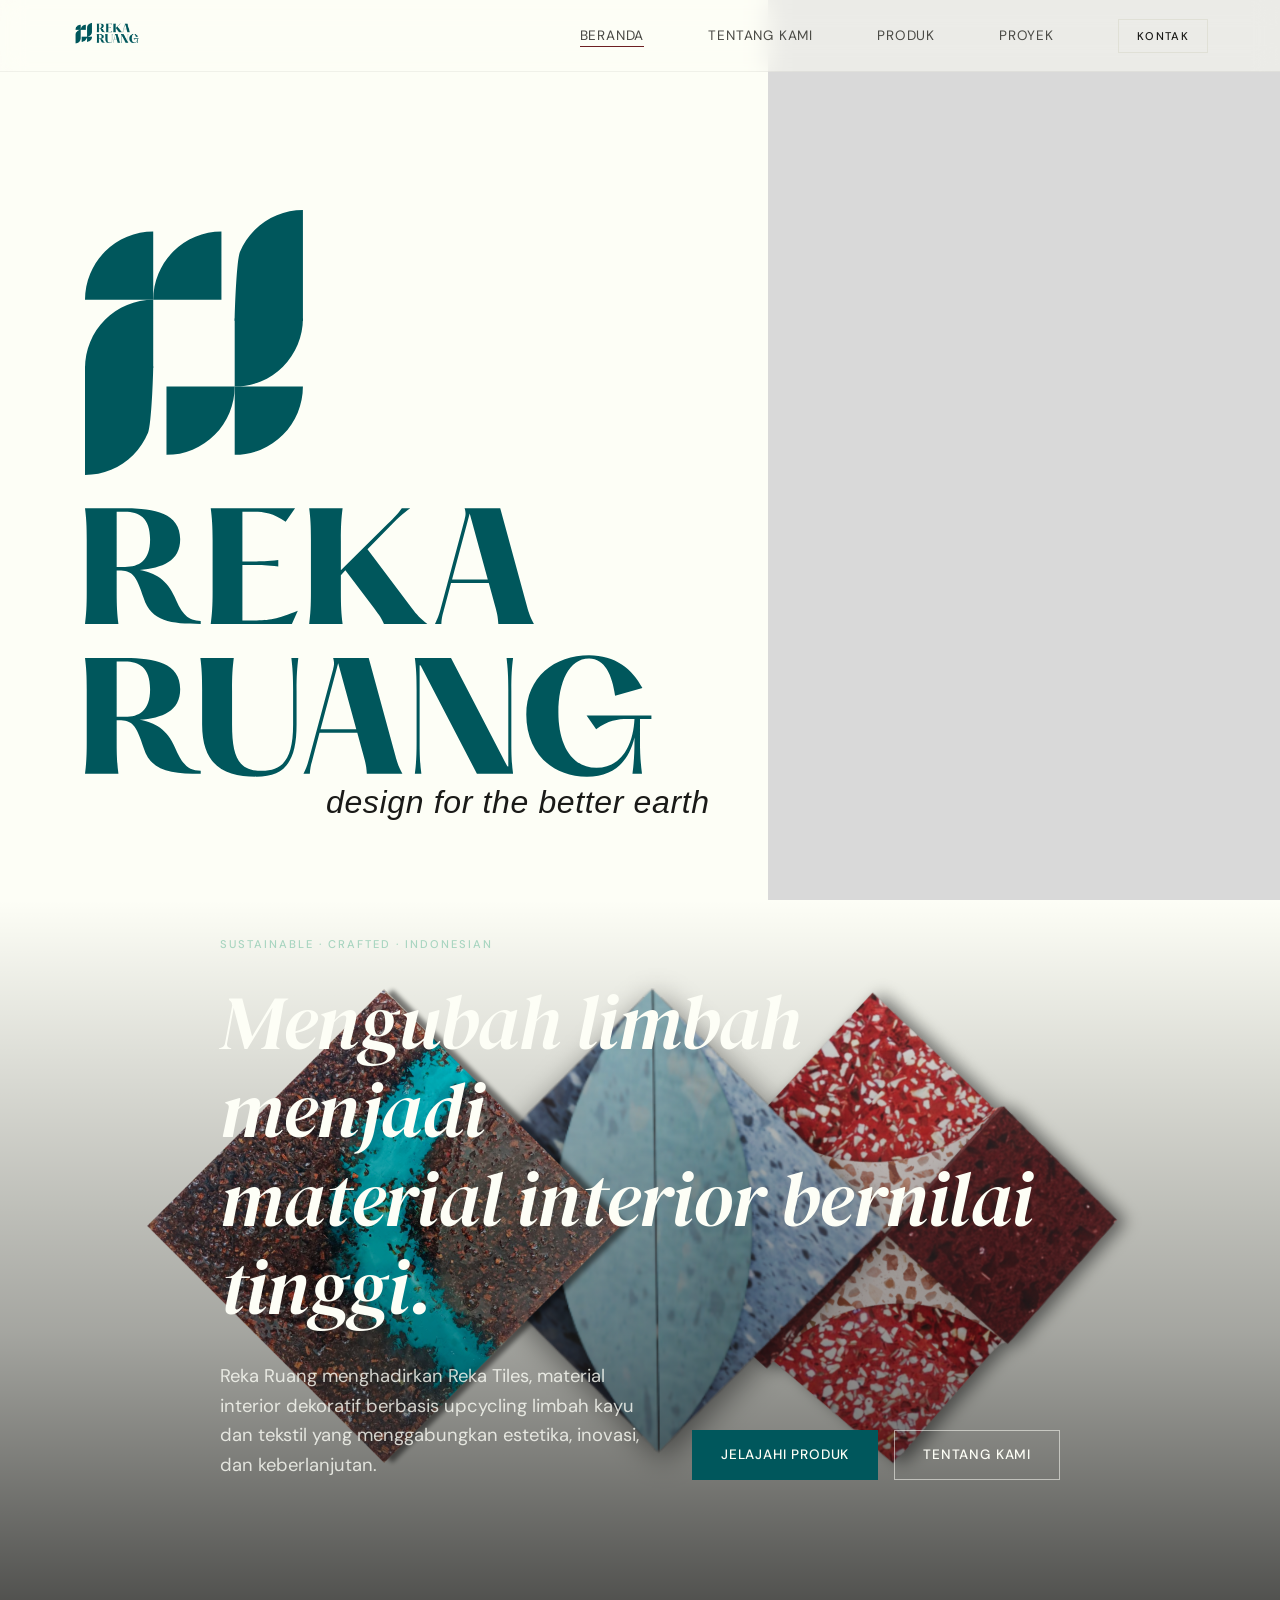
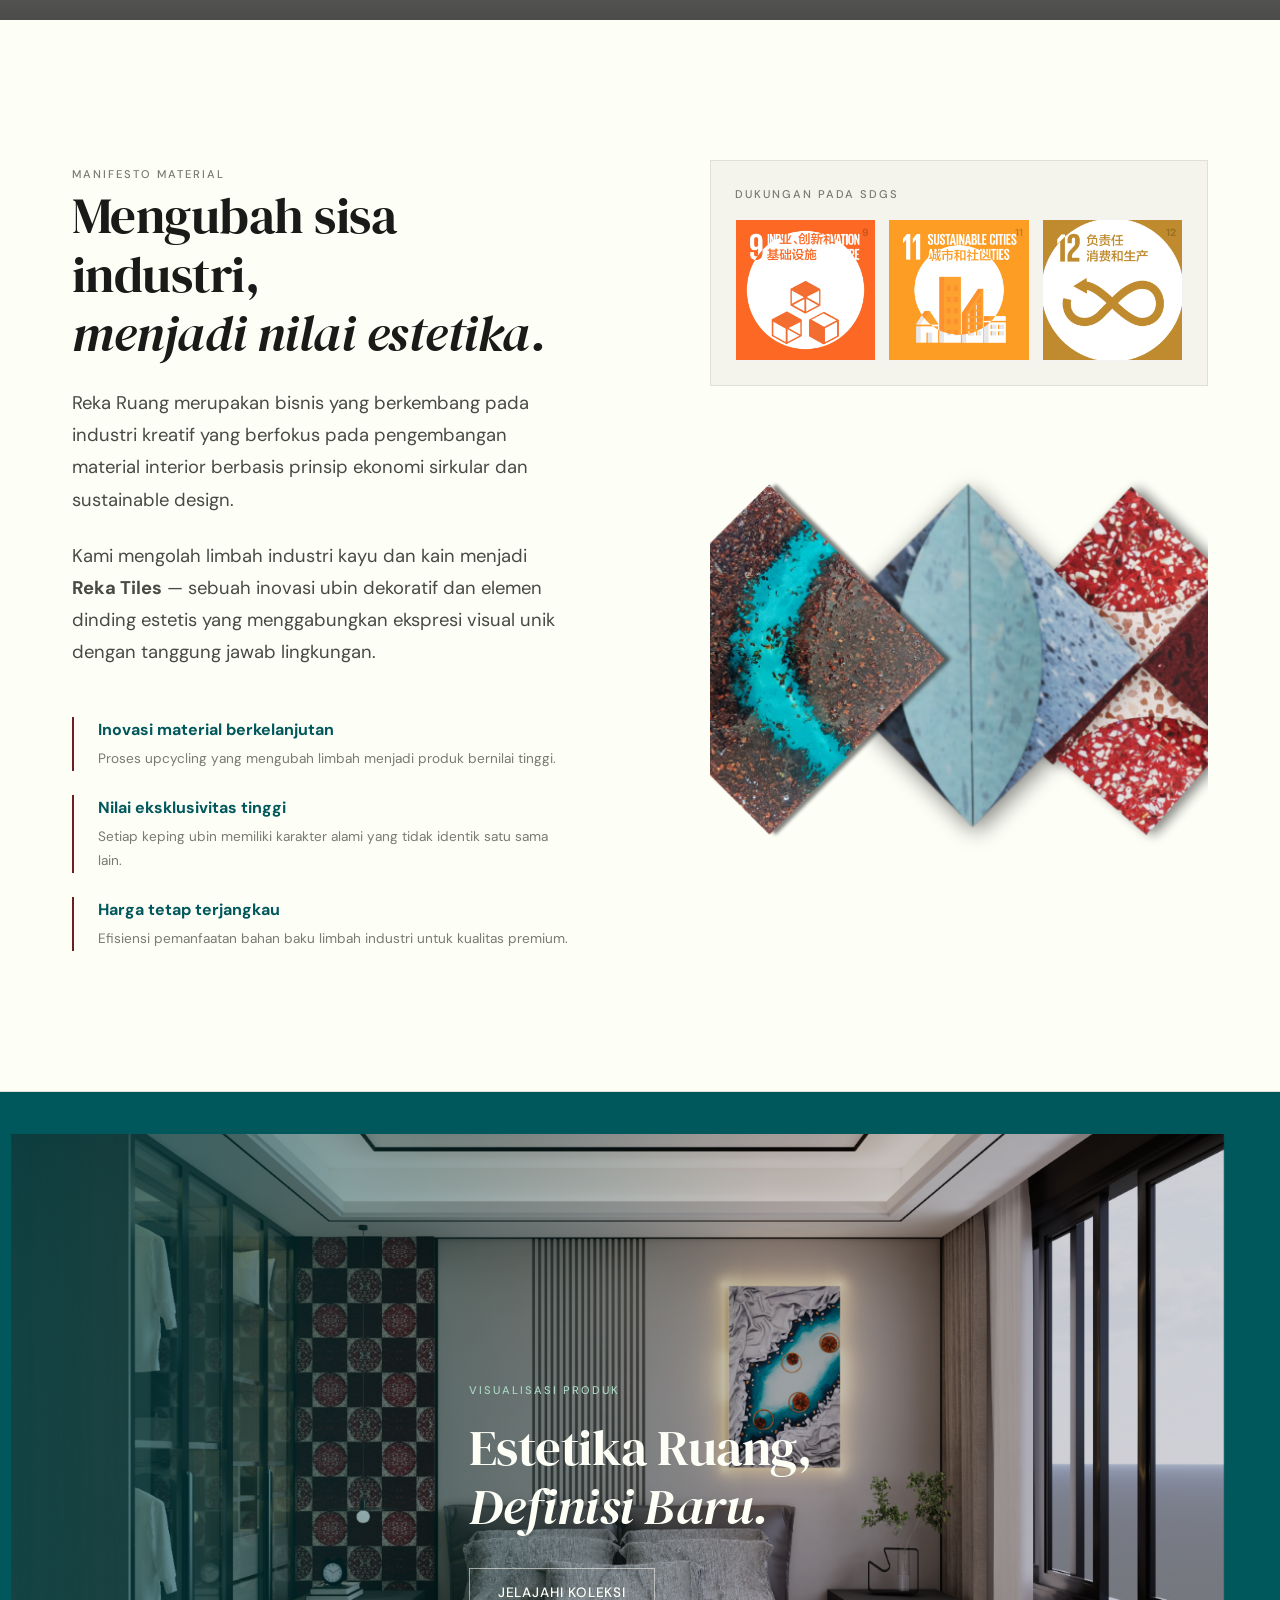
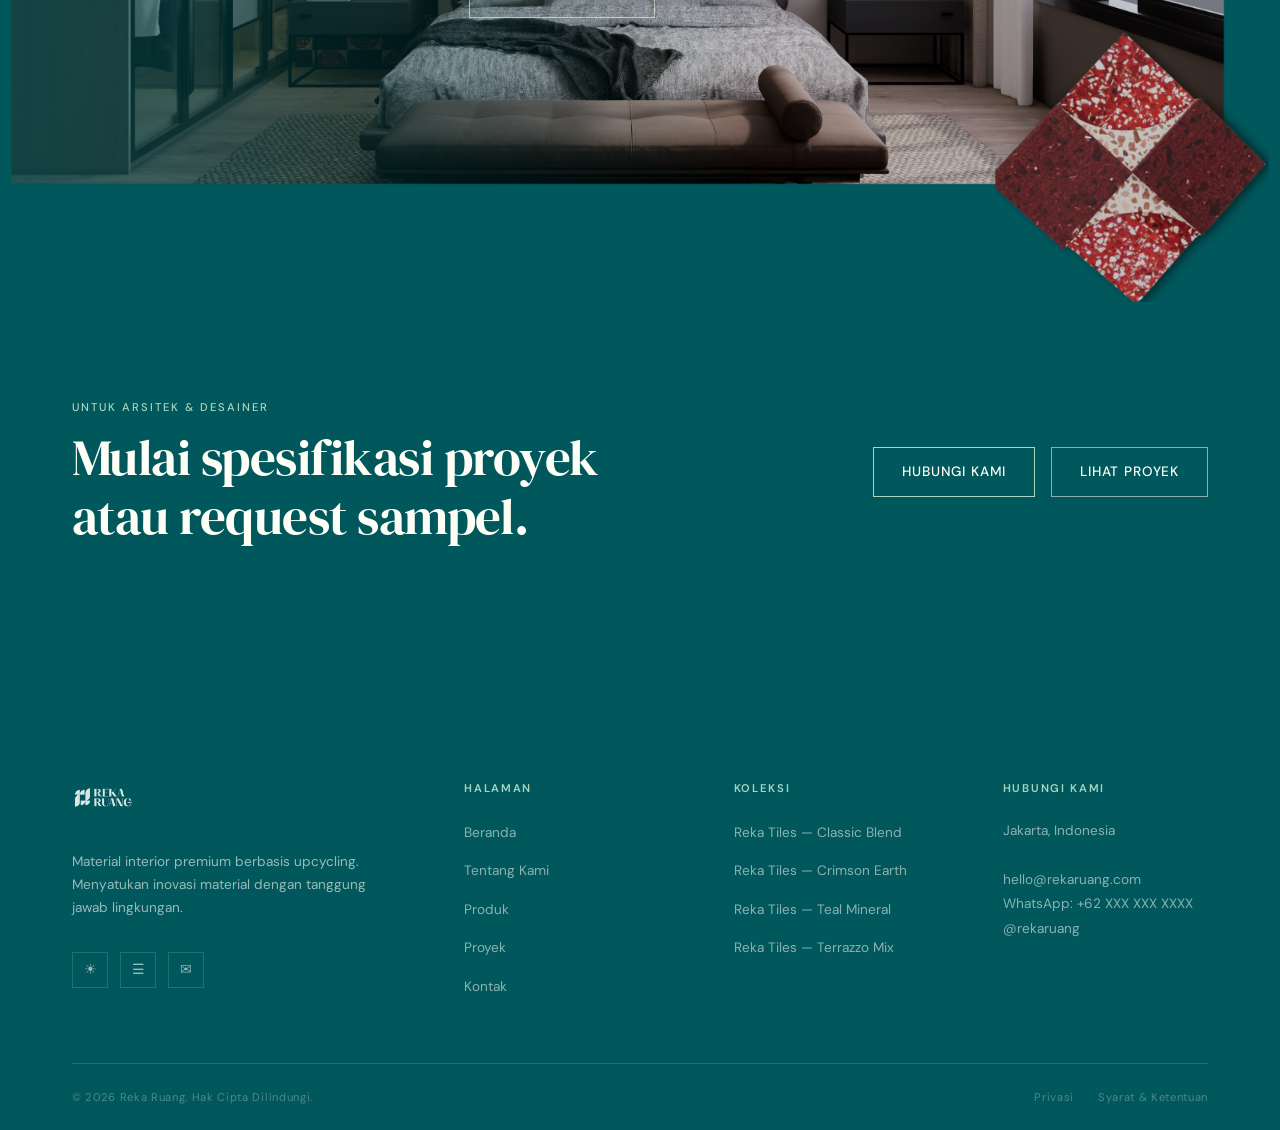
==== commit a085c344: "feat: minimalist home, navbar as components" ====
--- a/index.html
+++ b/index.html
@@ -12,226 +12,159 @@
 
 <body>
 
-  <!-- ══ NAVBAR ══ -->
-  <nav class="navbar transparent" aria-label="Main navigation">
-    <div class="container navbar-inner">
-      <a href="index.html" class="navbar-logo" aria-label="Reka Ruang Home">
-        <img src="assets/images/ASSET LOGO.png" alt="Reka Ruang" class="logo-img">
-      </a>
-      <ul class="nav-links" role="list">
-        <li><a href="index.html" class="nav-link active">Home</a></li>
-        <li><a href="about.html" class="nav-link">About</a></li>
-        <li><a href="catalog.html" class="nav-link">Products</a></li>
-        <li><a href="gallery.html" class="nav-link">Projects</a></li>
-        <li><a href="contact.html" class="nav-contact">Contact</a></li>
-      </ul>
-      <button class="hamburger" aria-label="Open menu" aria-expanded="false" aria-controls="mobile-menu">
-        <span></span><span></span><span></span>
-      </button>
-    </div>
-  </nav>
-
-  <nav class="mobile-menu" id="mobile-menu" aria-label="Mobile navigation">
-    <a href="index.html" class="nav-link active">Home</a>
-    <a href="about.html" class="nav-link">About</a>
-    <a href="catalog.html" class="nav-link">Products</a>
-    <a href="gallery.html" class="nav-link">Projects</a>
-    <a href="contact.html" class="nav-contact">Contact</a>
-  </nav>
+  <!-- ══ NAVBAR (Dynamic) ══ -->
+  <div id="navbar-placeholder" data-nav-class="transparent"></div>
 
   <main>
-
-    <!-- ══ HERO ══ -->
-    <section class="hero" aria-label="Hero">
+    <!-- ══ NEW HERO SPLIT (Figma) ══ -->
+    <section class="hero-split" aria-label="Hero">
+      <div class="hero-split-left">
+        <div class="branding-interactive">
+          <div class="branding-mask-layer">
+            <video autoplay muted loop playsinline aria-hidden="true">
+              <source src="assets/video/teal-loop.mp4" type="video/mp4">
+            </video>
+          </div>
+        </div>
+        <div class="hero-split-tagline">
+          design for the better earth
+        </div>
+      </div>
+      <div class="hero-split-right">
+        <video autoplay muted loop playsinline aria-hidden="true">
+          <source src="assets/video/video 2.mp4" type="video/mp4">
+        </video>
+      </div>
+    </section>
+
+    <!-- ══ IMPACT HERO (Old Hero) ══ -->
+    <section class="hero" id="hero-impact" aria-label="Impact section">
       <div class="hero-media">
         <video autoplay muted loop playsinline poster="assets/images/ASSET V4.png" aria-hidden="true">
           <source src="assets/video/video 1.mp4" type="video/mp4">
-          <source src="assets/video/video 2.mp4" type="video/mp4">
         </video>
       </div>
       <div class="hero-overlay"></div>
       <div class="container">
         <div class="hero-content">
           <span class="label-light">Sustainable · Crafted · Indonesian</span>
-          <h1>Material that gives<br><em>waste a second life.</em></h1>
+          <h1>Mengubah limbah menjadi<br><em>material interior bernilai tinggi.</em></h1>
           <div class="hero-bottom">
             <p class="hero-tagline">
-              Premium upcycled interior tiles for architects, designers, and contractors who value material with
-              meaning.
+              Reka Ruang menghadirkan Reka Tiles, material interior dekoratif berbasis upcycling limbah kayu dan tekstil
+              yang menggabungkan estetika, inovasi, dan keberlanjutan.
             </p>
             <div class="hero-actions">
-              <a href="catalog.html" class="btn btn-teal">Explore Products</a>
-              <a href="about.html" class="btn btn-outline-light">Our Story</a>
-            </div>
-          </div>
-        </div>
-      </div>
-    </section>
-
-    <!-- ══ INTRO ══ -->
-    <section class="intro-band" aria-labelledby="intro-heading">
+              <a href="catalog.html" class="btn btn-teal">Jelajahi Produk</a>
+              <a href="about.html" class="btn btn-outline-light">Tentang Kami</a>
+            </div>
+          </div>
+        </div>
+      </div>
+    </section>
+
+    <!-- ══ BRAND NARRATIVE (MERGED S4 & S7) ══ -->
+    <section id="brand-narrative" class="section brand-narrative-merged" aria-labelledby="narrative-heading">
       <div class="container">
-        <div class="intro-band-inner">
-          <div class="reveal">
-            <span class="label" style="display:block;margin-bottom:var(--s5);">What we make</span>
-            <h2 id="intro-heading">Upcycled tiles for<br>designed spaces.</h2>
-            <p style="margin-top:var(--s6);">
-              <!-- PLACEHOLDER — replace with real brand copy -->
-              Reka Ruang turns industrial material waste — ceramics, glass, mineral aggregate — into premium interior
-              tiles that architects and designers actually want to specify. Every surface carries the natural character
-              of its source.
+        <div class="narrative-grid">
+          <div class="narrative-text reveal">
+            <span class="label">Manifesto Material</span>
+            <h2 id="narrative-heading">Mengubah sisa industri,<br><em>menjadi nilai estetika.</em></h2>
+            <p>
+              Reka Ruang merupakan bisnis yang berkembang pada industri kreatif yang berfokus pada pengembangan material
+              interior berbasis prinsip ekonomi sirkular dan sustainable design.
             </p>
-            <div style="margin-top:var(--s7);">
-              <a href="about.html" class="link-arrow">Read our story &rarr;</a>
-            </div>
-          </div>
-
-          <div class="intro-stats reveal reveal-d1">
-            <div class="intro-stat">
-              <span class="stat-num">≥80%</span>
-              <span class="stat-text">Recycled material content by weight in every tile</span>
-            </div>
-            <div class="intro-stat">
-              <span class="stat-num">4</span>
-              <span class="stat-text">Tile variants in the current Reka Tiles collection</span>
-            </div>
-            <div class="intro-stat">
-              <span class="stat-num">0</span>
-              <span class="stat-text">Virgin raw clay used in any current product line</span>
-            </div>
-          </div>
-        </div>
-      </div>
-    </section>
-
-    <!-- ══ PRODUCT FEATURE ══ -->
-    <section class="section product-feature" aria-labelledby="product-heading">
-      <div class="container">
-        <div class="product-feature-header reveal">
-          <div>
-            <span class="label" style="display:block;margin-bottom:var(--s3);">Reka Tiles Collection</span>
-            <h2 id="product-heading">Interior surfaces,<br>sustainably made.</h2>
-          </div>
-          <a href="catalog.html" class="link-arrow reveal reveal-d1">Full catalog &rarr;</a>
-        </div>
-
-        <div class="product-grid">
-          <article class="product-card reveal" style="cursor:default;">
-            <div class="product-img-wrap">
-              <img src="assets/images/produk per tiles.png" alt="Classic Blend terrazzo tile" loading="lazy">
-            </div>
-            <div class="product-info">
-              <span class="label-accent">Reka Tiles</span>
-              <h3>Classic Blend</h3>
-              <p class="desc">Terrazzo from reclaimed ceramic and stone fragments.</p>
-              <div class="product-info-footer">
-                <span class="tag tag-muted" style="font-size:0.62rem;padding:3px 8px;">Wall Cladding</span>
-                <a href="catalog.html" class="link-arrow" style="font-size:0.7rem;">View &rarr;</a>
+            <p>
+              Kami mengolah limbah industri kayu dan kain menjadi <strong>Reka Tiles</strong> — sebuah inovasi ubin
+              dekoratif dan elemen dinding estetis yang menggabungkan ekspresi visual unik dengan tanggung jawab
+              lingkungan.
+            </p>
+
+            <!-- Value Props List -->
+            <ul class="value-props-list">
+              <li>
+                <strong>Inovasi material berkelanjutan</strong>
+                <p>Proses upcycling yang mengubah limbah menjadi produk bernilai tinggi.</p>
+              </li>
+              <li>
+                <strong>Nilai eksklusivitas tinggi</strong>
+                <p>Setiap keping ubin memiliki karakter alami yang tidak identik satu sama lain.</p>
+              </li>
+              <li>
+                <strong>Harga tetap terjangkau</strong>
+                <p>Efisiensi pemanfaatan bahan baku limbah industri untuk kualitas premium.</p>
+              </li>
+            </ul>
+          </div>
+
+          <div class="narrative-visual reveal reveal-d1">
+            <div class="sdg-container">
+              <span class="label" style="display:block;margin-bottom:var(--s4);">Dukungan pada SDGs</span>
+              <div class="sdg-gifs">
+                <div class="sdg-item">
+                  <img src="assets/images/sdgs-9.gif" alt="SDG 9: Industry, Innovation and Infrastructure">
+                  <span>9</span>
+                </div>
+                <div class="sdg-item">
+                  <img src="assets/images/sdgs-11.gif" alt="SDG 11: Sustainable Cities and Communities">
+                  <span>11</span>
+                </div>
+                <div class="sdg-item">
+                  <img src="assets/images/sdgs-12.gif" alt="SDG 12: Responsible Consumption and Production">
+                  <span>12</span>
+                </div>
               </div>
             </div>
-          </article>
-
-          <article class="product-card reveal reveal-d1" style="cursor:default;">
-            <div class="product-img-wrap">
-              <img src="assets/images/produk per tiles (1).png" alt="Crimson Earth tile" loading="lazy">
-            </div>
-            <div class="product-info">
-              <span class="label-accent">Reka Tiles</span>
-              <h3>Crimson Earth</h3>
-              <p class="desc">Deep red from upcycled fired ceramic waste.</p>
-              <div class="product-info-footer">
-                <span class="tag tag-muted" style="font-size:0.62rem;padding:3px 8px;">Feature Wall</span>
-                <a href="catalog.html" class="link-arrow" style="font-size:0.7rem;">View &rarr;</a>
-              </div>
-            </div>
-          </article>
-
-          <article class="product-card reveal reveal-d2" style="cursor:default;">
-            <div class="product-img-wrap">
-              <img src="assets/images/produk per tiles (2).png" alt="Teal Mineral tile" loading="lazy">
-            </div>
-            <div class="product-info">
-              <span class="label-accent">Reka Tiles</span>
-              <h3>Teal Mineral</h3>
-              <p class="desc">Cyan glass aggregate with mineral character.</p>
-              <div class="product-info-footer">
-                <span class="tag tag-muted" style="font-size:0.62rem;padding:3px 8px;">Eco Pick</span>
-                <a href="catalog.html" class="link-arrow" style="font-size:0.7rem;">View &rarr;</a>
-              </div>
-            </div>
-          </article>
-        </div>
-      </div>
-    </section>
-
-    <!-- ══ GALLERY PREVIEW ══ -->
-    <section class="section gallery-band" aria-labelledby="gallery-heading"
-      style="border-bottom:1px solid var(--border);">
-      <div class="container">
-        <div class="gallery-header reveal">
-          <div>
-            <span class="label" style="display:block;margin-bottom:var(--s3);">Applied Projects</span>
-            <h2 id="gallery-heading">Material in context.</h2>
-          </div>
-          <a href="gallery.html" class="link-arrow">View all projects &rarr;</a>
-        </div>
-
-        <div class="gallery-masonry reveal reveal-d1">
-          <div class="gm-item">
-            <img src="assets/visual produk/ASSET V1.png" alt="Residential interior — Reka Tiles bedroom feature wall"
-              loading="lazy">
-          </div>
-          <div class="gm-item">
-            <img src="assets/visual produk/ASSET V2.png" alt="Office interior — Reka Tiles accent wall" loading="lazy">
-          </div>
-          <div class="gm-item">
-            <img src="assets/visual produk/ASSET V3.png" alt="Bathroom interior — Reka Tiles wall cladding"
-              loading="lazy">
-          </div>
-          <div class="gm-item">
-            <img src="assets/visual produk/ASSET VISUALISASI.png" alt="Reka Tiles project visualizations"
-              loading="lazy">
-          </div>
-        </div>
-      </div>
-    </section>
-
-    <!-- ══ ABOUT SPLIT ══ -->
-    <div class="about-split">
-      <div class="about-split-img">
-        <img src="assets/images/ASSET V4.png" alt="Reka Tiles collection — three variants" loading="lazy">
-      </div>
-      <div class="about-split-text reveal">
-        <span class="label-light">The Process</span>
-        <h2>Industrial waste,<br><em>designed material.</em></h2>
-        <p>
-          <!-- PLACEHOLDER — replace with real founding narrative -->
-          Reka Ruang started with a simple observation: enormous quantities of high-quality industrial material —
-          ceramics, glass, mineral aggregate — leave Indonesian factories as waste every day. We built a process to
-          reclaim them.
-        </p>
-        <p>
-          Each tile begins with sourcing, moves through our upcycling and composition process, and ends as a premium
-          interior material with a documented material story that specifiers can stand behind.
-        </p>
-        <a href="about.html" class="link-arrow link-arrow-light">About the studio &rarr;</a>
-      </div>
-    </div>
+            <div class="narrative-image-card">
+              <img src="assets/images/ASSET V4.png" alt="Reka Tiles Upcycled Material">
+            </div>
+          </div>
+        </div>
+      </div>
+    </section>
+
+    <!-- ══ VISUAL SHOWCASE SLIDER (MERGED S5 & S6) ══ -->
+    <section id="visual-slider" class="visual-slider-section" aria-label="Visual Gallery">
+      <div class="slider-container">
+        <div class="slider-track">
+          <div class="slider-item">
+            <img src="assets/visual produk/ASSET V1.png" alt="Reka Tiles Visualization 1">
+          </div>
+          <div class="slider-item">
+            <img src="assets/visual produk/ASSET V2.png" alt="Reka Tiles Visualization 2">
+          </div>
+          <div class="slider-item">
+            <img src="assets/visual produk/ASSET V3.png" alt="Reka Tiles Visualization 3">
+          </div>
+          <div class="slider-item">
+            <img src="assets/visual produk/ASSET VISUALISASI.png" alt="Reka Tiles Visualization 4">
+          </div>
+        </div>
+        <div class="slider-overlay">
+          <div class="container">
+            <div class="slider-content reveal">
+              <span class="label-light">Visualisasi Produk</span>
+              <h2>Estetika Ruang,<br><em>Definisi Baru.</em></h2>
+              <a href="catalog.html" class="btn btn-outline-light">Jelajahi Koleksi</a>
+            </div>
+          </div>
+        </div>
+      </div>
+    </section>
 
     <!-- ══ CTA STRIP ══ -->
-    <section class="section-sm dark-band" style="padding:var(--s9) 0;" aria-label="Contact call to action">
+    <section class="section-sm dark-band" style="padding:var(--s9) 0;" aria-label="Kontak">
       <div class="container">
         <div style="display:grid;grid-template-columns:1fr auto;gap:var(--s6);align-items:center;flex-wrap:wrap;"
           class="reveal">
           <div>
-            <span class="label-light" style="display:block;margin-bottom:var(--s3);">For architects &amp;
-              designers</span>
-            <h2 style="color:var(--color-canvas);">Request a sample<br>or discuss a project.</h2>
+            <span class="label-light" style="display:block;margin-bottom:var(--s3);">Untuk Arsitek &amp; Desainer</span>
+            <h2 style="color:var(--color-canvas);">Mulai spesifikasi proyek<br>atau request sampel.</h2>
           </div>
           <div style="display:flex;gap:var(--s4);flex-wrap:wrap;align-items:center;">
             <a href="contact.html" class="btn btn-teal"
-              style="border-color:var(--muted);background:transparent;color:var(--color-canvas);">Get in Touch</a>
-            <a href="gallery.html" class="btn btn-outline-light">See Projects</a>
+              style="border-color:var(--muted);background:transparent;color:var(--color-canvas);">Hubungi Kami</a>
+            <a href="gallery.html" class="btn btn-outline-light">Lihat Proyek</a>
           </div>
         </div>
       </div>
@@ -246,8 +179,8 @@
         <div class="footer-brand">
           <img src="assets/images/ASSET LOGO.png" alt="Reka Ruang" class="logo-img"
             style="filter:brightness(0) invert(1);opacity:0.85;">
-          <p class="footer-tagline">Premium interior tiles made from upcycled industrial material. Designed for
-            architects, designers, and contractors.</p>
+          <p class="footer-tagline">Material interior premium berbasis upcycling. Menyatukan inovasi material dengan
+            tanggung jawab lingkungan.</p>
           <div class="footer-social">
             <a href="https://instagram.com/rekaruang" target="_blank" rel="noopener" class="social-link"
               aria-label="Instagram">&#9728;</a>
@@ -257,17 +190,17 @@
           </div>
         </div>
         <div class="footer-col">
-          <h4>Pages</h4>
+          <h4>Halaman</h4>
           <ul>
-            <li><a href="index.html">Home</a></li>
-            <li><a href="about.html">About</a></li>
-            <li><a href="catalog.html">Products</a></li>
-            <li><a href="gallery.html">Projects</a></li>
-            <li><a href="contact.html">Contact</a></li>
+            <li><a href="index.html">Beranda</a></li>
+            <li><a href="about.html">Tentang Kami</a></li>
+            <li><a href="catalog.html">Produk</a></li>
+            <li><a href="gallery.html">Proyek</a></li>
+            <li><a href="contact.html">Kontak</a></li>
           </ul>
         </div>
         <div class="footer-col">
-          <h4>Collection</h4>
+          <h4>Koleksi</h4>
           <ul>
             <li><a href="catalog.html">Reka Tiles — Classic Blend</a></li>
             <li><a href="catalog.html">Reka Tiles — Crimson Earth</a></li>
@@ -276,10 +209,9 @@
           </ul>
         </div>
         <div class="footer-col">
-          <h4>Contact</h4>
+          <h4>Hubungi Kami</h4>
           <address>
             Jakarta, Indonesia<br><br>
-            <!-- PLACEHOLDER — replace with real contact details -->
             <a href="mailto:hello@rekaruang.com">hello@rekaruang.com</a><br>
             <a href="https://wa.me/62xxxxxxxxx" target="_blank" rel="noopener">WhatsApp: +62 XXX XXX XXXX</a><br>
             <a href="https://instagram.com/rekaruang" target="_blank" rel="noopener">@rekaruang</a>
@@ -287,10 +219,10 @@
         </div>
       </div>
       <div class="footer-bottom">
-        <p>&copy; 2026 Reka Ruang. All rights reserved.</p>
+        <p>&copy; 2026 Reka Ruang. Hak Cipta Dilindungi.</p>
         <div class="footer-bottom-links">
-          <a href="#">Privacy</a>
-          <a href="#">Terms</a>
+          <a href="#">Privasi</a>
+          <a href="#">Syarat &amp; Ketentuan</a>
         </div>
       </div>
     </div>
--- a/css/style.css
+++ b/css/style.css
@@ -396,10 +396,26 @@
   transition: background var(--dur) var(--ease), border-color var(--dur) var(--ease);
 }
 
-/* Default: transparent over hero */
+/* Default: solid on home (per split hero redesign) */
 .navbar.transparent {
-  background: transparent;
-  border-bottom: 1px solid transparent;
+  background: rgba(253, 254, 246, 0.5);
+  /* Semi-transparent canvas color */
+  backdrop-filter: blur(12px);
+  -webkit-backdrop-filter: blur(12px);
+  border-bottom: 1px solid rgba(0, 0, 0, 0.05);
+}
+
+.navbar.transparent .nav-link {
+  color: var(--text-secondary);
+}
+
+.navbar.transparent .nav-contact {
+  color: var(--text);
+  border-color: var(--border);
+}
+
+.navbar.transparent .logo-img {
+  filter: none;
 }
 
 .navbar.scrolled {
@@ -436,14 +452,11 @@
   transition: opacity var(--dur-fast);
 }
 
-/* On transparent dark overlays invert the logo if needed */
+.navbar.scrolled .logo-img,
+.navbar.solid .logo-img,
 .navbar.transparent .logo-img {
-  filter: brightness(0) invert(1);
-}
-
-.navbar.scrolled .logo-img,
-.navbar.solid .logo-img {
   filter: none;
+  /* Stick to original color as requested */
 }
 
 .nav-links {
@@ -643,10 +656,143 @@
   line-height: 1.6;
 }
 
-/* ── HOMEPAGE HERO ── */
+/* ── HERO SPLIT (Figma Inspired) ── */
+.hero-split {
+  height: 100svh;
+  display: flex;
+  background: var(--color-canvas);
+  overflow: hidden;
+  position: relative;
+}
+
+.hero-split-left {
+  flex: 0 0 60%;
+  position: relative;
+  background: var(--color-canvas);
+  display: flex;
+  flex-direction: column;
+}
+
+.hero-split-right {
+  flex: 0 0 40%;
+  position: relative;
+  background: #D9D9D9;
+}
+
+.hero-split-right video {
+  width: 100%;
+  height: 100%;
+  object-fit: cover;
+}
+
+/* Masking Branding */
+.branding-interactive {
+  position: absolute;
+  left: 84px;
+  top: 193px;
+  width: 588px;
+  height: 600px;
+  z-index: 10;
+}
+
+.branding-mask-layer {
+  position: absolute;
+  inset: 0;
+  -webkit-mask-image: url('../assets/images/logo-tok.svg'), url('../assets/images/text_logo-tok.svg');
+  mask-image: url('../assets/images/logo-tok.svg'), url('../assets/images/text_logo-tok.svg');
+  -webkit-mask-repeat: no-repeat;
+  mask-repeat: no-repeat;
+  -webkit-mask-position: 0.5px 16.5px, 0.5px 314.5px;
+  mask-position: 0.5px 16.5px, 0.5px 314.5px;
+  -webkit-mask-size: 218px 265px, 567px 269px;
+  mask-size: 218px 265px, 567px 269px;
+  background: var(--bg-dark);
+  /* Fallback */
+}
+
+.branding-mask-layer video {
+  width: 100%;
+  height: 100%;
+  object-fit: cover;
+}
+
+.hero-split-tagline {
+  position: absolute;
+  left: 326px;
+  top: 776px;
+  font-family: 'Aileron', 'DM Sans', sans-serif;
+  font-size: 32px;
+  font-style: italic;
+  font-weight: 200;
+  color: var(--text);
+  letter-spacing: 0.02em;
+}
+
+/* Mobile Hero Redesign Override */
+@media (max-width: 768px) {
+  .hero-split {
+    height: 100vh;
+  }
+
+  .hero-split-left {
+    position: absolute;
+    inset: 0;
+    width: 100%;
+    z-index: 10;
+    background: transparent;
+    display: flex;
+    align-items: center;
+    justify-content: center;
+  }
+
+  .hero-split-right {
+    flex: 0 0 100%;
+    width: 100%;
+  }
+
+  .branding-interactive {
+    position: relative;
+    left: 0;
+    top: 0;
+    width: 280px;
+    height: 300px;
+    margin: 0 auto;
+    display: flex;
+    flex-direction: column;
+    align-items: center;
+  }
+
+  .branding-mask-layer {
+    background: var(--color-canvas);
+    /* Solid #fdfef6 color on mobile */
+    -webkit-mask-size: 100px 121px, 260px 123px;
+    mask-size: 100px 121px, 260px 123px;
+    -webkit-mask-position: center 0, center 150px;
+    mask-position: center 0, center 150px;
+  }
+
+  .branding-mask-layer video {
+    display: none;
+    /* No video masking on mobile for legibility */
+  }
+
+  .hero-split-tagline {
+    position: relative;
+    left: 0;
+    top: auto;
+    margin-top: var(--s8);
+    font-size: 20px;
+    text-align: center;
+    color: var(--color-canvas);
+    text-shadow: 0 2px 10px rgba(0, 0, 0, 0.3);
+  }
+}
+
+/* ── HOMEPAGE HERO (Impact Section) ── */
 .hero {
   position: relative;
-  min-height: 100svh;
+  min-height: 80vh;
+  /* Reduced height as secondary hero */
   display: flex;
   align-items: flex-end;
   overflow: hidden;
@@ -720,163 +866,213 @@
   flex-wrap: wrap;
 }
 
-/* ── INTRO BAND ── */
-.intro-band {
-  padding: var(--s9) 0;
+/* ── BRAND NARRATIVE (MERGED S4 & S7) ── */
+.brand-narrative-merged {
+  padding: var(--s10) 0;
+  background: var(--bg);
   border-bottom: 1px solid var(--border);
 }
 
-.intro-band-inner {
+.narrative-grid {
   display: grid;
   grid-template-columns: 1fr 1fr;
-  gap: var(--s9);
+  gap: var(--s10);
   align-items: center;
 }
 
-.intro-band h2 {
+.narrative-text h2 {
   margin-bottom: var(--s5);
 }
 
-.intro-band p {
+.narrative-text p {
+  font-size: var(--text-lg);
   color: var(--text-secondary);
   line-height: 1.75;
-  font-size: var(--text-lg);
-}
-
-.intro-stats {
+  margin-bottom: var(--s5);
+}
+
+.value-props-list {
+  margin-top: var(--s7);
   display: flex;
   flex-direction: column;
-  gap: 0;
-}
-
-.intro-stat {
-  display: flex;
-  align-items: baseline;
-  gap: var(--s4);
-  padding: var(--s5) 0;
-  border-bottom: 1px solid var(--border);
-}
-
-.intro-stat:first-child {
-  border-top: 1px solid var(--border);
-}
-
-.stat-num {
-  font-family: var(--font-heading);
-  font-size: 3rem;
-  line-height: 1;
-  color: var(--accent);
-  flex-shrink: 0;
-  width: 90px;
-}
-
-.stat-text {
-  color: var(--text-secondary);
+  gap: var(--s5);
+}
+
+.value-props-list li {
+  padding-left: var(--s5);
+  border-left: 2px solid var(--accent);
+  /* #6d1f21 */
+}
+
+.value-props-list li strong {
+  display: block;
+  font-size: var(--text-base);
+  margin-bottom: var(--s1);
+  color: var(--bg-dark);
+  /* #00575c as a secondary dark text */
+}
+
+.value-props-list li p {
   font-size: var(--text-sm);
-  line-height: 1.5;
-}
-
-/* ── PRODUCT FEATURE SECTION ── */
-.product-feature {
-  padding: var(--s10) 0;
-  border-bottom: 1px solid var(--border);
-}
-
-.product-feature-header {
-  display: flex;
-  justify-content: space-between;
-  align-items: flex-end;
-  margin-bottom: var(--s8);
-  flex-wrap: wrap;
-  gap: var(--s5);
-}
-
-.product-feature-header h2 {
-  max-width: 500px;
-}
-
-.product-grid {
-  display: grid;
-  grid-template-columns: repeat(3, 1fr);
-  gap: 1px;
-  background: var(--border);
+  color: var(--text-muted);
+  margin-bottom: 0;
+}
+
+.narrative-visual {
+  height: 100%;
+  display: flex;
+  flex-direction: column;
+  gap: var(--s6);
+}
+
+.sdg-container {
+  background: #f4f4ec;
+  padding: var(--s5);
   border: 1px solid var(--border);
 }
 
-.product-card {
-  background: var(--color-canvas);
-  cursor: pointer;
-  transition: background var(--dur-fast);
+.sdg-gifs {
+  display: flex;
+  gap: var(--s3);
+}
+
+.sdg-item {
+  flex: 1;
   position: relative;
   overflow: hidden;
-}
-
-.product-card:hover {
-  background: var(--bg);
-}
-
-.product-img-wrap {
   aspect-ratio: 1;
+  background: #fff;
+  border: 1px solid rgba(0, 0, 0, 0.05);
+  display: flex;
+  align-items: center;
+  justify-content: center;
+}
+
+.sdg-item img {
+  width: 100%;
+  height: 100%;
+  object-fit: contain;
+}
+
+.sdg-item span {
+  position: absolute;
+  top: 4px;
+  right: 6px;
+  font-size: 0.65rem;
+  font-weight: 700;
+  color: rgba(0, 0, 0, 0.2);
+}
+
+.narrative-image-card {
+  flex: 1;
+  width: 100%;
   overflow: hidden;
-  background: #f0f0e8;
-}
-
-.product-img-wrap img {
+}
+
+.narrative-image-card img {
   width: 100%;
   height: 100%;
   object-fit: cover;
-  transition: transform var(--dur-slow) var(--ease);
-}
-
-.product-card:hover .product-img-wrap img {
-  transform: scale(1.04);
-}
-
-.product-info {
-  padding: var(--s5) var(--s5) var(--s6);
-  border-top: 1px solid var(--border);
-}
-
-.product-info .label-accent {
-  margin-bottom: var(--s3);
-  display: block;
-}
-
-.product-info h3 {
-  font-size: var(--text-xl);
-  margin-bottom: var(--s3);
-  font-family: var(--font-heading);
-  font-weight: 400;
-}
-
-.product-info .desc {
-  font-size: var(--text-sm);
-  color: var(--text-muted);
-  line-height: 1.6;
-  margin-bottom: var(--s4);
-  display: -webkit-box;
-  -webkit-line-clamp: 2;
-  -webkit-box-orient: vertical;
+  aspect-ratio: 4/3;
+}
+
+/* ── VISUAL SHOWCASE SLIDER ── */
+.visual-slider-section {
+  height: 90vh;
+  min-height: 600px;
+  position: relative;
   overflow: hidden;
-}
-
-.product-info-footer {
-  display: flex;
-  justify-content: space-between;
+  background: var(--bg-dark);
+}
+
+.slider-container {
+  height: 100%;
+  position: relative;
+}
+
+.slider-track {
+  height: 100%;
+  display: flex;
+  width: 400%;
+  /* 4 images */
+  animation: slideShow 24s infinite linear;
+}
+
+.slider-item {
+  width: 25%;
+  height: 100%;
+  flex-shrink: 0;
+}
+
+.slider-item img {
+  width: 100%;
+  height: 100%;
+  object-fit: cover;
+  filter: brightness(0.85);
+}
+
+.slider-overlay {
+  position: absolute;
+  inset: 0;
+  background: linear-gradient(to right, rgba(0, 87, 92, 0.6) 0%, transparent 60%);
+  display: flex;
   align-items: center;
-  padding-top: var(--s4);
-  border-top: 1px solid var(--border);
-}
-
-.product-meta-chips {
-  display: flex;
-  gap: var(--s2);
-  flex-wrap: wrap;
-}
-
-/* ── DARK BAND ── */
+  z-index: 5;
+}
+
+.slider-content {
+  max-width: 600px;
+}
+
+.slider-content h2 {
+  color: var(--color-canvas);
+  margin: var(--s4) 0 var(--s6);
+}
+
+@keyframes slideShow {
+  0% {
+    transform: translateX(0);
+  }
+
+  20% {
+    transform: translateX(0);
+  }
+
+  25% {
+    transform: translateX(-25%);
+  }
+
+  45% {
+    transform: translateX(-25%);
+  }
+
+  50% {
+    transform: translateX(-50%);
+  }
+
+  70% {
+    transform: translateX(-50%);
+  }
+
+  75% {
+    transform: translateX(-75%);
+  }
+
+  95% {
+    transform: translateX(-75%);
+  }
+
+  100% {
+    transform: translateX(0);
+  }
+}
+
+/* bottom right */
+
+/* ── DARK BAND (Utility for Teal Sections) ── */
 .dark-band {
   background: var(--bg-dark);
+  /* #00575c */
   color: var(--color-canvas);
 }
 
@@ -891,117 +1087,6 @@
 
 .dark-band p {
   color: rgba(253, 254, 246, 0.75);
-}
-
-/* ── GALLERY GRID ── */
-.gallery-band {
-  padding: var(--s10) 0;
-}
-
-.gallery-header {
-  display: flex;
-  justify-content: space-between;
-  align-items: flex-end;
-  margin-bottom: var(--s7);
-  flex-wrap: wrap;
-  gap: var(--s4);
-}
-
-.gallery-masonry {
-  display: grid;
-  grid-template-columns: repeat(12, 1fr);
-  grid-auto-rows: 80px;
-  gap: 2px;
-}
-
-.gm-item {
-  overflow: hidden;
-  cursor: pointer;
-}
-
-.gm-item img {
-  width: 100%;
-  height: 100%;
-  object-fit: cover;
-  transition: transform var(--dur-slow) var(--ease);
-}
-
-.gm-item:hover img {
-  transform: scale(1.04);
-}
-
-/* Span assignments */
-.gm-item:nth-child(1) {
-  grid-column: 1 / 8;
-  grid-row: 1 / 6;
-}
-
-/* big */
-.gm-item:nth-child(2) {
-  grid-column: 8 / 13;
-  grid-row: 1 / 4;
-}
-
-/* top right */
-.gm-item:nth-child(3) {
-  grid-column: 8 / 10;
-  grid-row: 4 / 7;
-}
-
-/* bottom mid-right */
-.gm-item:nth-child(4) {
-  grid-column: 10/ 13;
-  grid-row: 4 / 7;
-}
-
-/* bottom right */
-
-/* ── PROCESS / ABOUT SECTION ── */
-.about-split {
-  display: grid;
-  grid-template-columns: 1fr 1fr;
-  min-height: 560px;
-}
-
-.about-split-img {
-  position: relative;
-  overflow: hidden;
-}
-
-.about-split-img img {
-  width: 100%;
-  height: 100%;
-  object-fit: cover;
-}
-
-.about-split-text {
-  padding: var(--s10) var(--s9);
-  display: flex;
-  flex-direction: column;
-  justify-content: center;
-  background: var(--bg-dark);
-  color: var(--color-canvas);
-}
-
-.about-split-text .label-light {
-  margin-bottom: var(--s5);
-  display: block;
-}
-
-.about-split-text h2 {
-  color: var(--color-canvas);
-  margin-bottom: var(--s6);
-}
-
-.about-split-text p {
-  color: rgba(253, 254, 246, 0.8);
-  line-height: 1.75;
-  margin-bottom: var(--s5);
-  font-size: var(--text-lg);
-}
-
-.about-split-text p:last-of-type {
-  margin-bottom: var(--s7);
 }
 
 /* Process steps (About page) */
@@ -1140,6 +1225,7 @@
   outline: none;
   width: 100%;
   -webkit-appearance: none;
+  appearance: none;
 }
 
 .form-group input:focus,
@@ -1899,4 +1985,73 @@
   h2 {
     font-size: 1.7rem;
   }
+}
+
+/* ── RESPONSIVE HERO SPLIT OVERRIDES ── */
+@media (max-width: 768px) {
+  .hero-split {
+    flex-direction: column;
+    min-height: 100svh;
+    position: relative;
+  }
+
+  .hero-split-right {
+    position: absolute;
+    inset: 0;
+    flex: none;
+    width: 100%;
+    height: 100%;
+    z-index: 1;
+  }
+
+  .hero-split-left {
+    position: absolute;
+    inset: 0;
+    flex: none;
+    width: 100%;
+    height: 100%;
+    z-index: 2;
+    background: transparent;
+    display: flex;
+    flex-direction: column;
+    align-items: center;
+    justify-content: center;
+    text-align: center;
+    padding: var(--s8) var(--s6);
+  }
+
+  .branding-interactive {
+    position: relative;
+    left: auto;
+    top: auto;
+    width: 280px;
+    height: 300px;
+    margin: 0 auto;
+    transition: all var(--dur) var(--ease);
+  }
+
+  .branding-mask-layer {
+    background: #fdfef6;
+    mask-position: center 0px, center 150px;
+    mask-size: 85px 105px, 240px 115px;
+    -webkit-mask-position: center 0px, center 150px;
+    -webkit-mask-size: 85px 105px, 240px 115px;
+  }
+
+  .branding-mask-layer video {
+    display: none;
+  }
+
+  .hero-split-tagline {
+    position: relative;
+    left: auto !important;
+    top: auto !important;
+    margin-top: 2rem;
+    font-size: 20px;
+    color: #fdfef6 !important;
+    max-width: 240px;
+    line-height: 1.2;
+    text-shadow: 0 2px 10px rgba(0, 0, 0, 0.3);
+  }
+}
 }
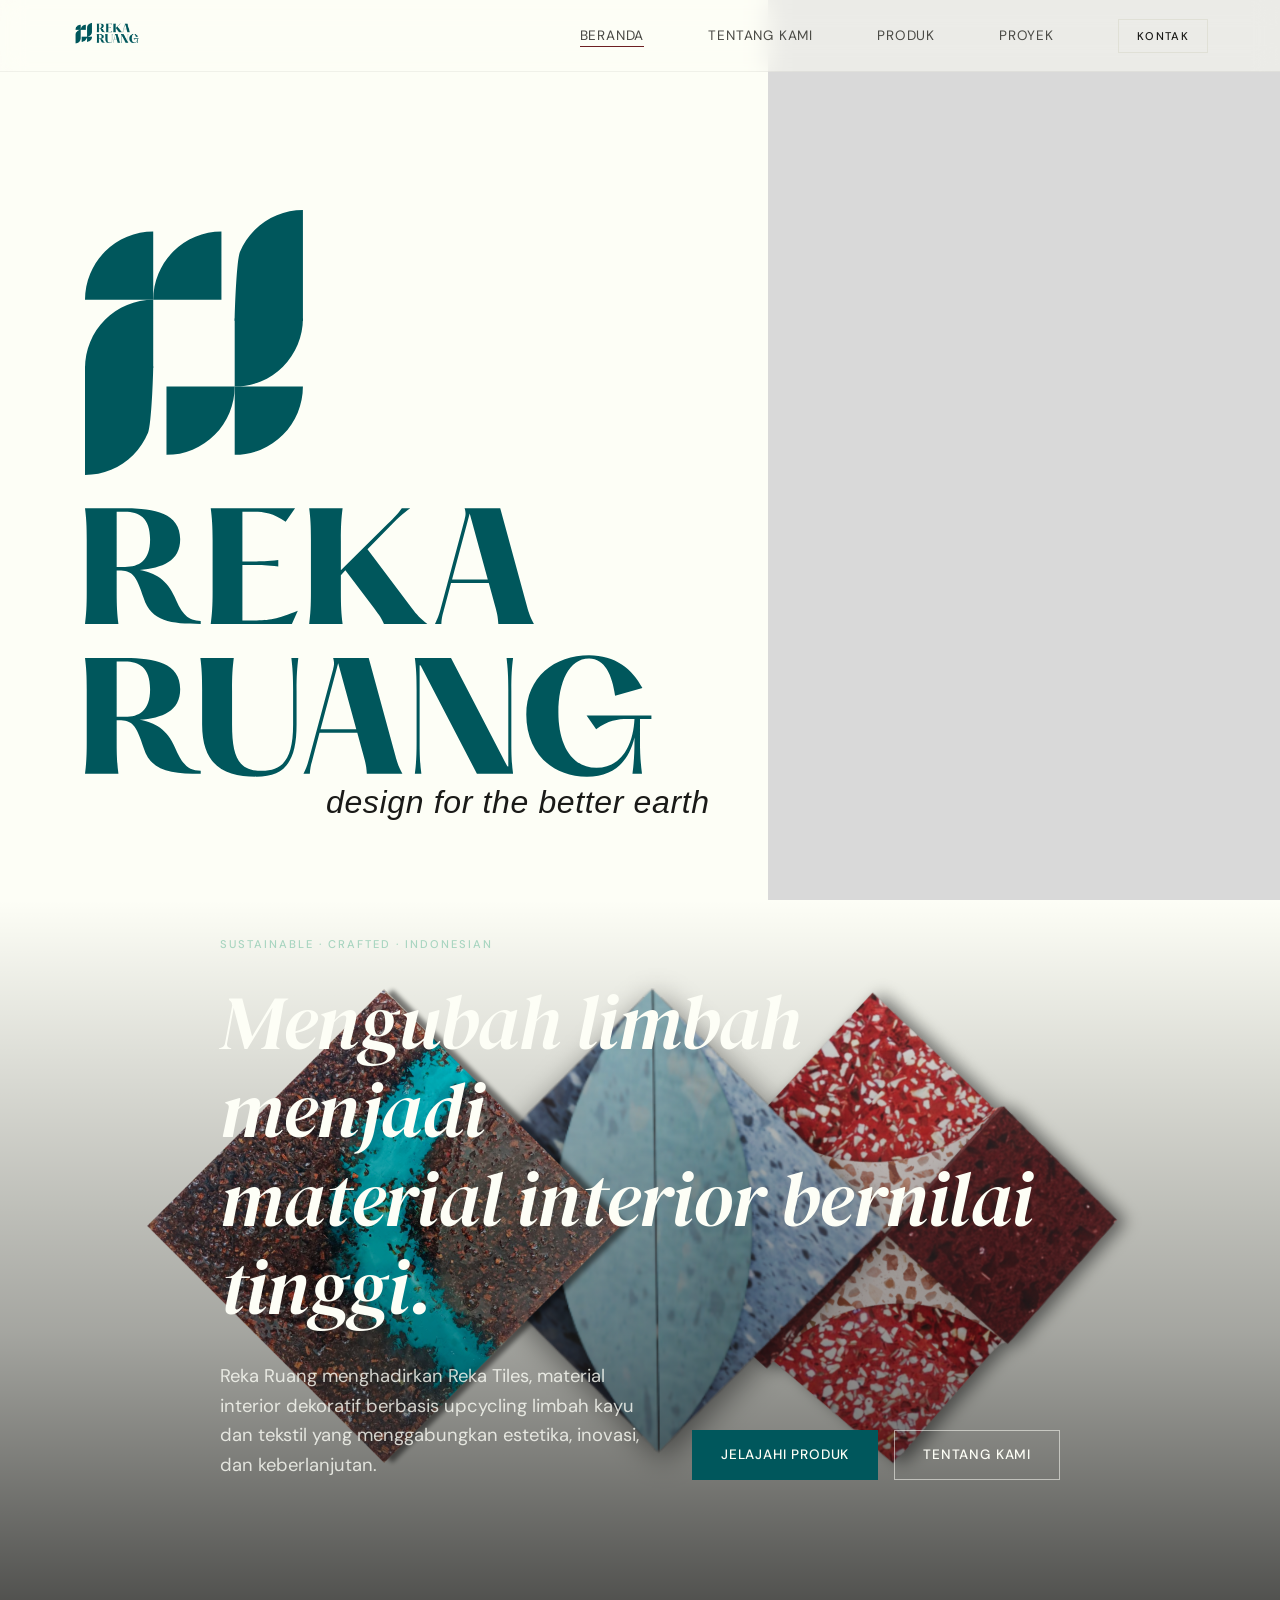
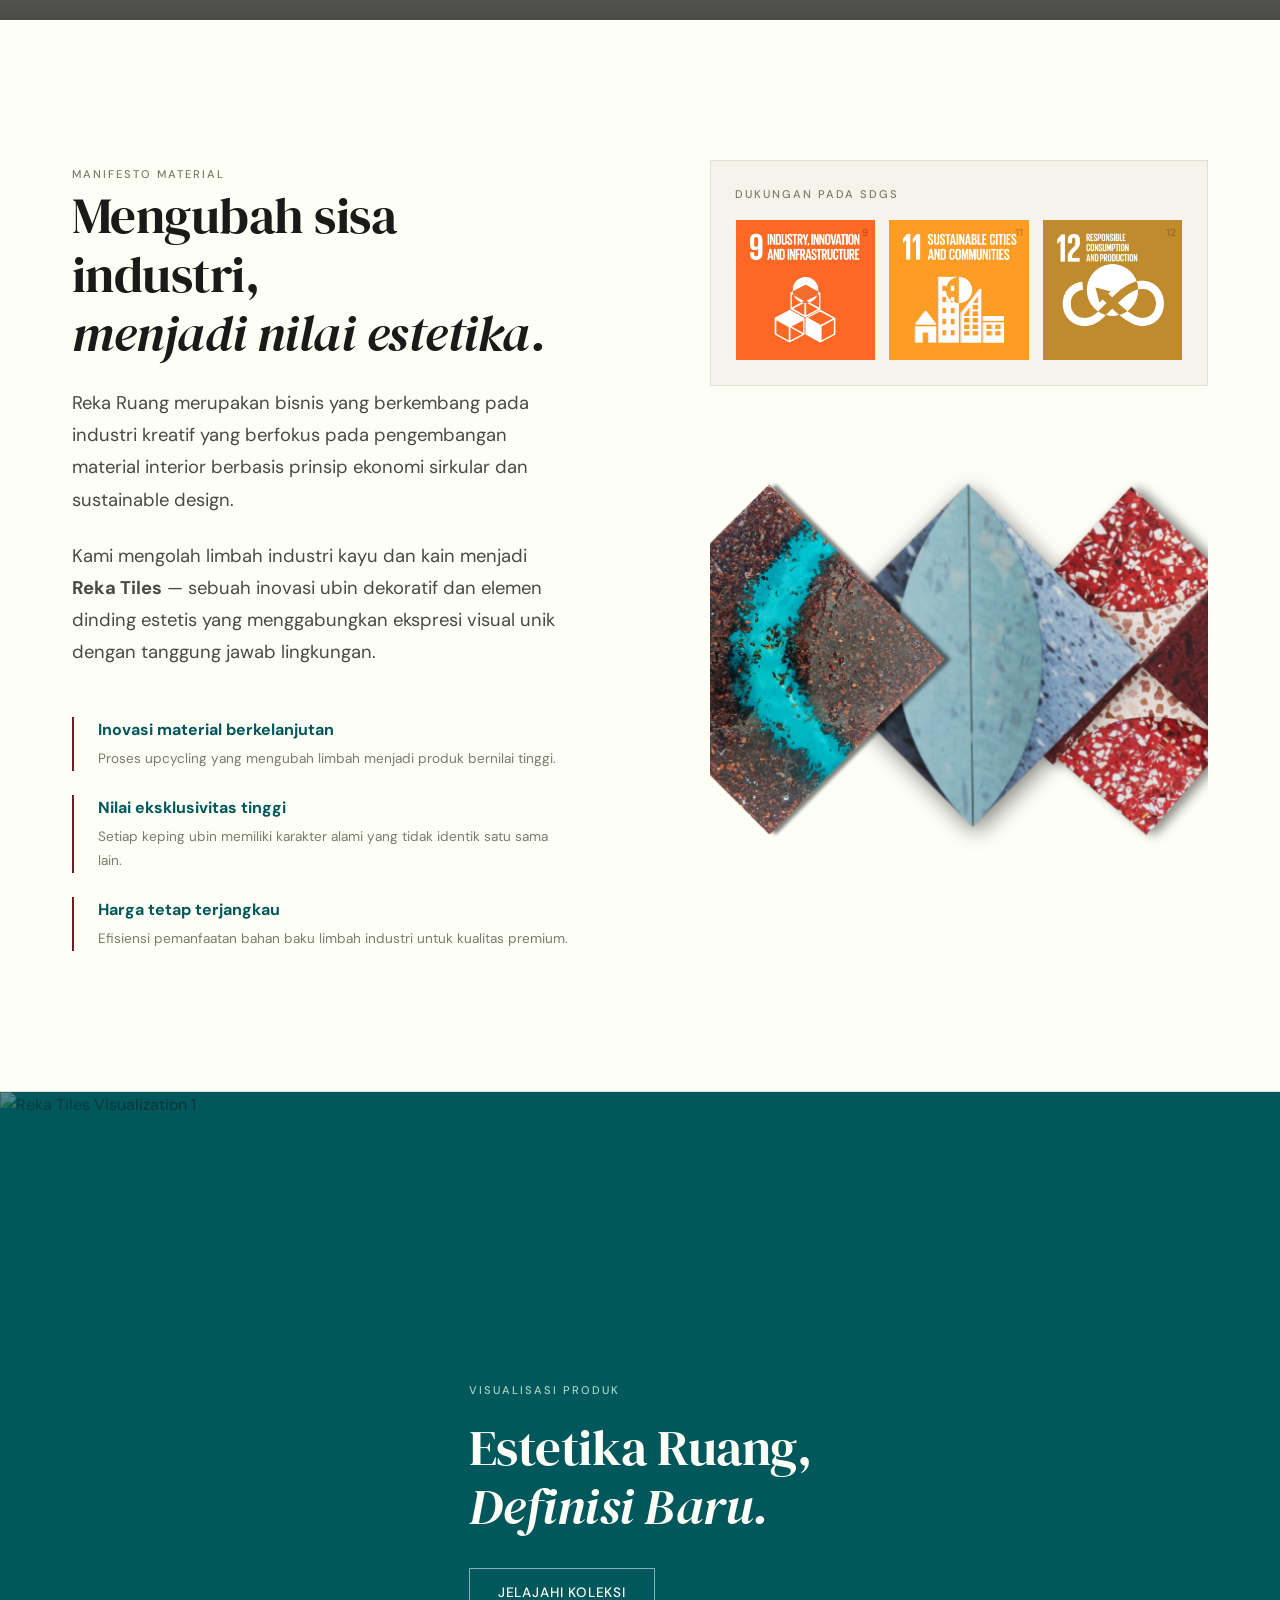
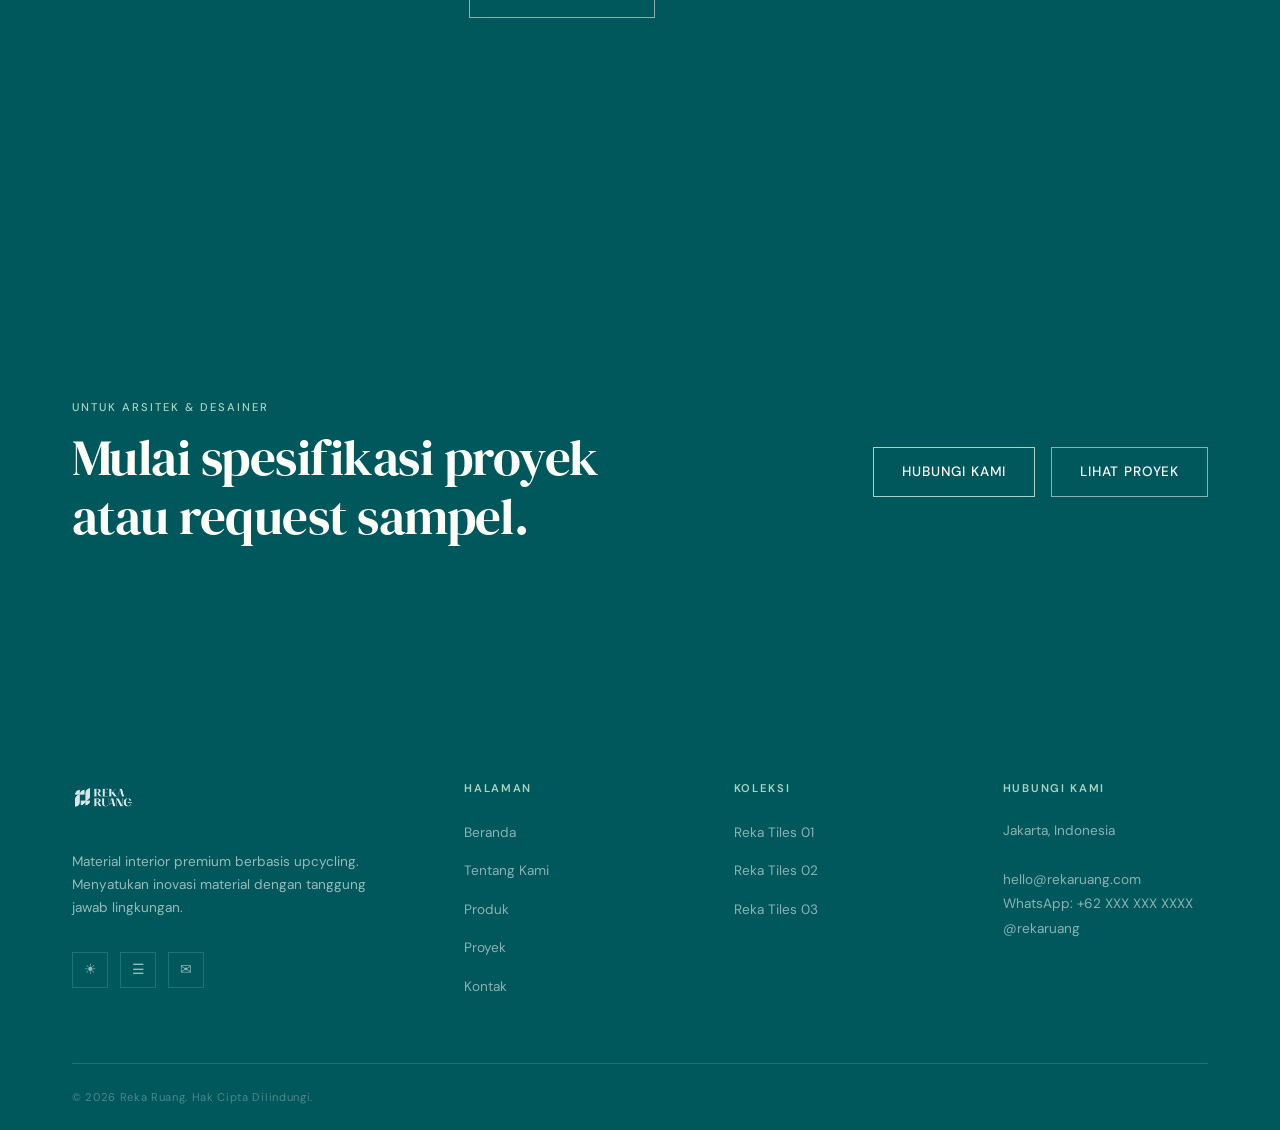
==== commit 357e9d70: "feat: catalog, footer components" ====
--- a/index.html
+++ b/index.html
@@ -172,61 +172,8 @@
 
   </main>
 
-  <!-- ══ FOOTER ══ -->
-  <footer class="footer" role="contentinfo">
-    <div class="container">
-      <div class="footer-top">
-        <div class="footer-brand">
-          <img src="assets/images/ASSET LOGO.png" alt="Reka Ruang" class="logo-img"
-            style="filter:brightness(0) invert(1);opacity:0.85;">
-          <p class="footer-tagline">Material interior premium berbasis upcycling. Menyatukan inovasi material dengan
-            tanggung jawab lingkungan.</p>
-          <div class="footer-social">
-            <a href="https://instagram.com/rekaruang" target="_blank" rel="noopener" class="social-link"
-              aria-label="Instagram">&#9728;</a>
-            <a href="https://wa.me/62xxxxxxxxx" target="_blank" rel="noopener" class="social-link"
-              aria-label="WhatsApp">&#9776;</a>
-            <a href="mailto:hello@rekaruang.com" class="social-link" aria-label="Email">&#9993;</a>
-          </div>
-        </div>
-        <div class="footer-col">
-          <h4>Halaman</h4>
-          <ul>
-            <li><a href="index.html">Beranda</a></li>
-            <li><a href="about.html">Tentang Kami</a></li>
-            <li><a href="catalog.html">Produk</a></li>
-            <li><a href="gallery.html">Proyek</a></li>
-            <li><a href="contact.html">Kontak</a></li>
-          </ul>
-        </div>
-        <div class="footer-col">
-          <h4>Koleksi</h4>
-          <ul>
-            <li><a href="catalog.html">Reka Tiles — Classic Blend</a></li>
-            <li><a href="catalog.html">Reka Tiles — Crimson Earth</a></li>
-            <li><a href="catalog.html">Reka Tiles — Teal Mineral</a></li>
-            <li><a href="catalog.html">Reka Tiles — Terrazzo Mix</a></li>
-          </ul>
-        </div>
-        <div class="footer-col">
-          <h4>Hubungi Kami</h4>
-          <address>
-            Jakarta, Indonesia<br><br>
-            <a href="mailto:hello@rekaruang.com">hello@rekaruang.com</a><br>
-            <a href="https://wa.me/62xxxxxxxxx" target="_blank" rel="noopener">WhatsApp: +62 XXX XXX XXXX</a><br>
-            <a href="https://instagram.com/rekaruang" target="_blank" rel="noopener">@rekaruang</a>
-          </address>
-        </div>
-      </div>
-      <div class="footer-bottom">
-        <p>&copy; 2026 Reka Ruang. Hak Cipta Dilindungi.</p>
-        <div class="footer-bottom-links">
-          <a href="#">Privasi</a>
-          <a href="#">Syarat &amp; Ketentuan</a>
-        </div>
-      </div>
-    </div>
-  </footer>
+  <!-- ══ FOOTER (Dynamic) ══ -->
+  <div id="footer-placeholder"></div>
 
   <script src="js/main.js"></script>
 </body>
--- a/css/style.css
+++ b/css/style.css
@@ -629,9 +629,34 @@
   padding-bottom: var(--s8);
   background: var(--bg);
   border-bottom: 1px solid var(--border);
+  position: relative;
+  overflow: hidden;
+}
+
+.page-header.has-bg {
+  padding-top: calc(var(--nav-h) + var(--s10));
+  padding-bottom: var(--s9);
+  color: var(--color-canvas);
+  border-bottom: none;
+}
+
+.page-header-bg {
+  position: absolute;
+  inset: 0;
+  z-index: 1;
+}
+
+.page-header-bg img {
+  width: 100%;
+  height: 100%;
+  object-fit: cover;
+  filter: brightness(0.4);
+  /* Darkened from 0.65 for better text contrast */
 }
 
 .page-header-inner {
+  position: relative;
+  z-index: 2;
   display: flex;
   justify-content: space-between;
   align-items: flex-end;
@@ -1780,9 +1805,75 @@
 .products-grid {
   display: grid;
   grid-template-columns: repeat(3, 1fr);
-  gap: 1px;
-  background: var(--border);
-  border: 1px solid var(--border);
+  gap: var(--s6);
+  /* Changed from 1px to gap for individual cards */
+}
+
+.product-card {
+  background: var(--color-canvas);
+  border: 1px solid var(--accent);
+  /* Sharp border — #6d1f21 */
+  display: flex;
+  flex-direction: column;
+  transition: all var(--dur) var(--ease);
+  cursor: pointer;
+}
+
+.product-card:hover {
+  transform: translateY(-4px);
+  box-shadow: 0 12px 30px rgba(109, 31, 33, 0.1);
+}
+
+.product-img-wrap {
+  width: 100%;
+  aspect-ratio: 1;
+  overflow: hidden;
+  background: #f0f0e8;
+  border-bottom: 1px solid var(--accent);
+}
+
+.product-img-wrap img {
+  width: 100%;
+  height: 100%;
+  object-fit: cover;
+  transition: transform var(--dur-slow) var(--ease);
+}
+
+.product-card:hover .product-img-wrap img {
+  transform: scale(1.05);
+}
+
+.product-info {
+  padding: var(--s5);
+  display: flex;
+  flex-direction: column;
+  flex: 1;
+}
+
+.product-info h3 {
+  font-size: var(--text-lg);
+  margin-top: var(--s2);
+  margin-bottom: var(--s2);
+}
+
+.product-info .desc {
+  font-size: var(--text-sm);
+  color: var(--text-secondary);
+  line-height: 1.6;
+  margin-bottom: var(--s5);
+}
+
+.product-info-footer {
+  margin-top: auto;
+  display: flex;
+  justify-content: space-between;
+  align-items: center;
+}
+
+.product-meta-chips {
+  display: flex;
+  gap: var(--s2);
+  flex-wrap: wrap;
 }
 
 .products-empty {
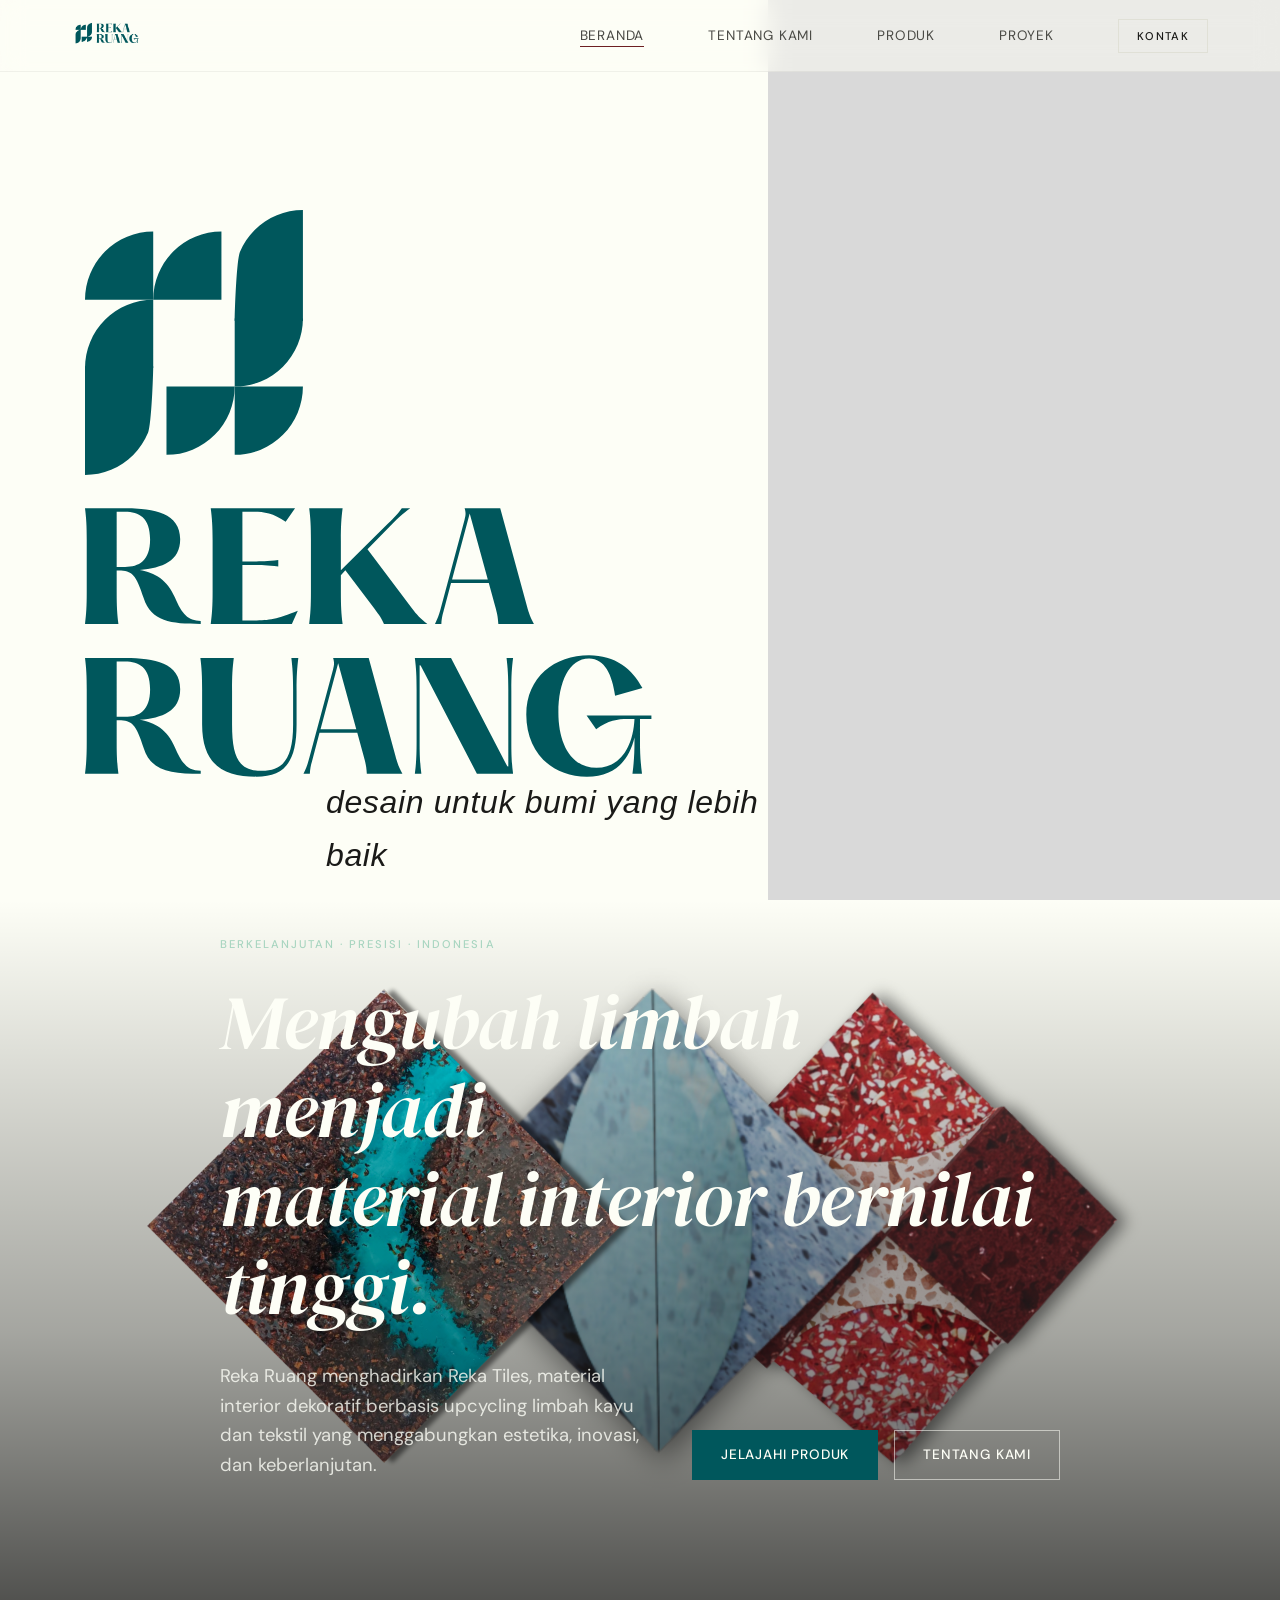
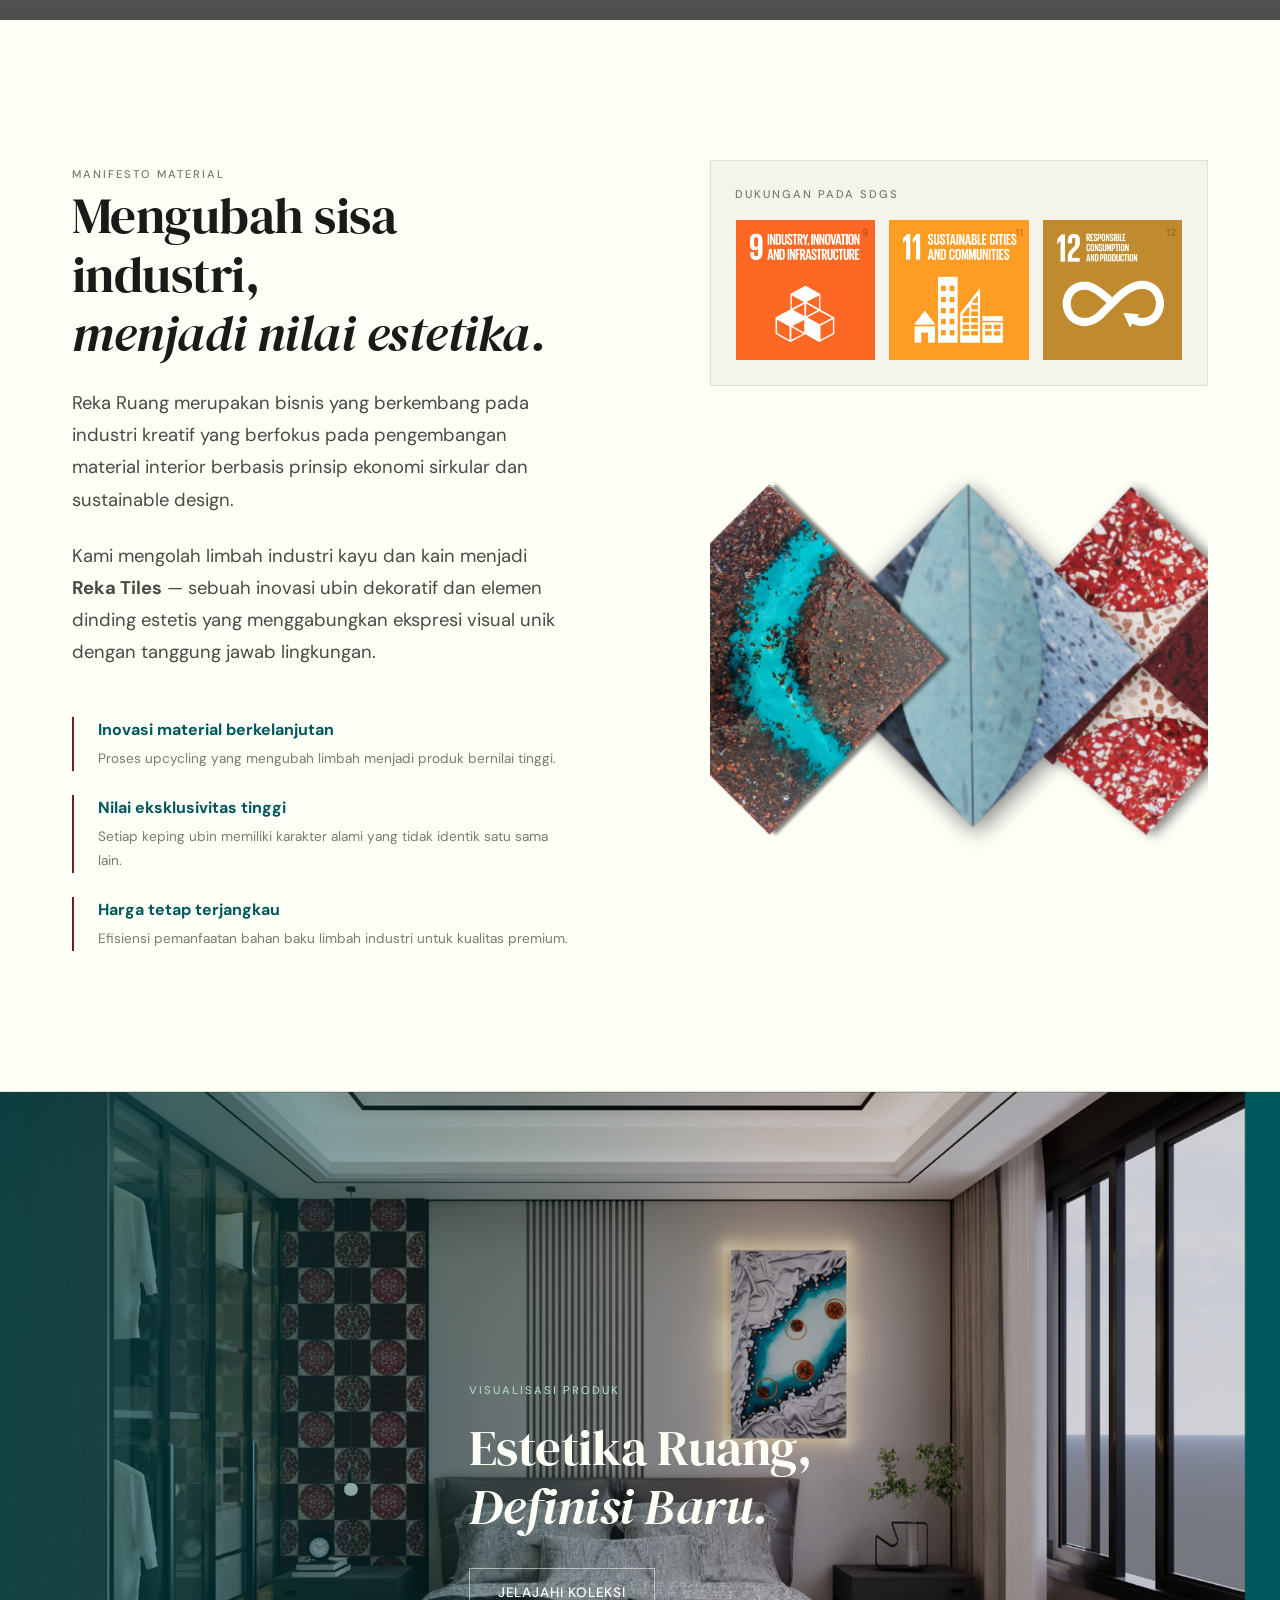
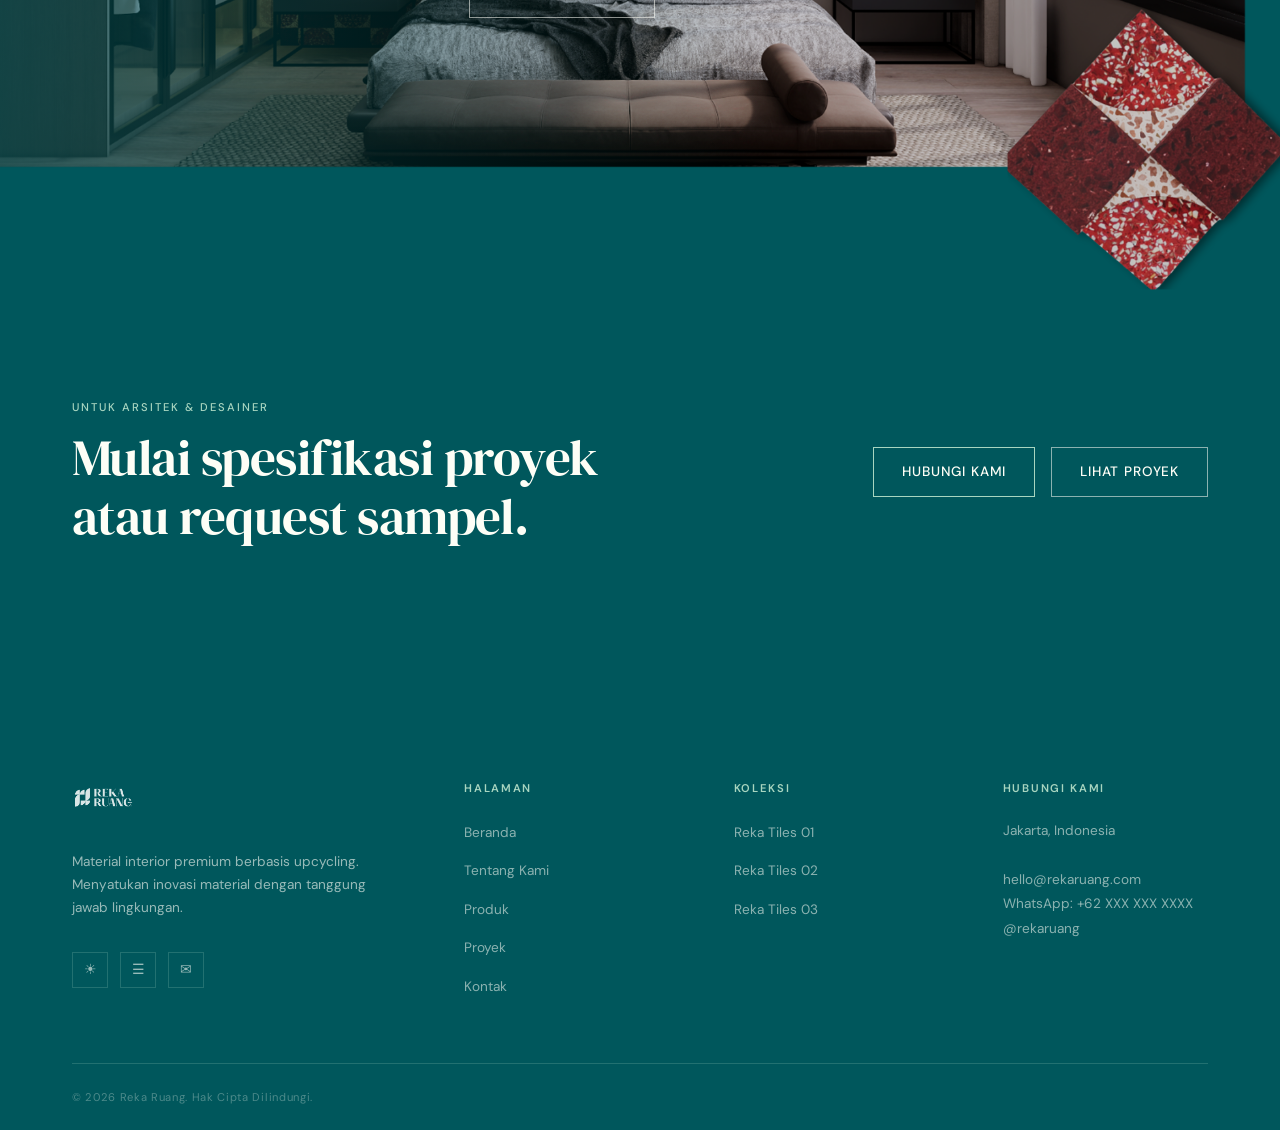
==== commit 3dd17641: "Resolve merge conflicts and finalize localization" ====
--- a/index.html
+++ b/index.html
@@ -1,12 +1,12 @@
 <!DOCTYPE html>
-<html lang="en">
+<html lang="id">
 
 <head>
   <meta charset="UTF-8">
   <meta name="viewport" content="width=device-width, initial-scale=1.0">
   <meta name="description"
-    content="Reka Ruang — premium upcycled interior tiles for architects, designers, and contractors. Material that tells a story.">
-  <title>Reka Ruang — Upcycled Interior Materials</title>
+    content="Reka Ruang — material interior upcycled premium untuk arsitek dan desainer. Material inovatif yang memberikan nafas kehidupan pada setiap elemen ruang melalui desain berkelanjutan.">
+  <title>Reka Ruang — Inovasi Material Interior Upcycled</title>
   <link rel="stylesheet" href="css/style.css">
 </head>
 
@@ -27,7 +27,7 @@
           </div>
         </div>
         <div class="hero-split-tagline">
-          design for the better earth
+          desain untuk bumi yang lebih baik
         </div>
       </div>
       <div class="hero-split-right">
@@ -38,7 +38,7 @@
     </section>
 
     <!-- ══ IMPACT HERO (Old Hero) ══ -->
-    <section class="hero" id="hero-impact" aria-label="Impact section">
+    <section class="hero" id="hero-impact" aria-label="Aksi keberlanjutan">
       <div class="hero-media">
         <video autoplay muted loop playsinline poster="assets/images/ASSET V4.png" aria-hidden="true">
           <source src="assets/video/video 1.mp4" type="video/mp4">
@@ -47,7 +47,7 @@
       <div class="hero-overlay"></div>
       <div class="container">
         <div class="hero-content">
-          <span class="label-light">Sustainable · Crafted · Indonesian</span>
+          <span class="label-light">Berkelanjutan · Presisi · Indonesia</span>
           <h1>Mengubah limbah menjadi<br><em>material interior bernilai tinggi.</em></h1>
           <div class="hero-bottom">
             <p class="hero-tagline">
@@ -116,7 +116,7 @@
               </div>
             </div>
             <div class="narrative-image-card">
-              <img src="assets/images/ASSET V4.png" alt="Reka Tiles Upcycled Material">
+              <img src="assets/images/ASSET V4.png" alt="Reka Tiles Material Upcycled">
             </div>
           </div>
         </div>
@@ -124,20 +124,20 @@
     </section>
 
     <!-- ══ VISUAL SHOWCASE SLIDER (MERGED S5 & S6) ══ -->
-    <section id="visual-slider" class="visual-slider-section" aria-label="Visual Gallery">
+    <section id="visual-slider" class="visual-slider-section" aria-label="Galeri Visual">
       <div class="slider-container">
         <div class="slider-track">
           <div class="slider-item">
-            <img src="assets/visual produk/ASSET V1.png" alt="Reka Tiles Visualization 1">
+            <img src="assets/visual-produk/ASSET-V1.png" alt="Visualisasi Reka Tiles 1">
           </div>
           <div class="slider-item">
-            <img src="assets/visual produk/ASSET V2.png" alt="Reka Tiles Visualization 2">
+            <img src="assets/visual-produk/ASSET-V2.png" alt="Visualisasi Reka Tiles 2">
           </div>
           <div class="slider-item">
-            <img src="assets/visual produk/ASSET V3.png" alt="Reka Tiles Visualization 3">
+            <img src="assets/visual-produk/ASSET-V3.png" alt="Visualisasi Reka Tiles 3">
           </div>
           <div class="slider-item">
-            <img src="assets/visual produk/ASSET VISUALISASI.png" alt="Reka Tiles Visualization 4">
+            <img src="assets/visual-produk/ASSET VISUALISASI.png" alt="Visualisasi Reka Tiles 4">
           </div>
         </div>
         <div class="slider-overlay">
--- a/css/style.css
+++ b/css/style.css
@@ -1454,7 +1454,7 @@
 
 .gallery-grid-page {
   display: grid;
-  grid-template-columns: repeat(2, 1fr);
+  grid-template-columns: repeat(3, 1fr);
   gap: 2px;
 }
 
@@ -1464,6 +1464,7 @@
   aspect-ratio: 4/3;
   cursor: pointer;
   background: #f0f0e8;
+  border: 1px solid var(--border);
 }
 
 .gallery-page-item img {
@@ -1471,6 +1472,10 @@
   height: 100%;
   object-fit: cover;
   transition: transform var(--dur-slow) var(--ease);
+  display: block;
+  visibility: visible;
+  opacity: 1;
+  background: #f0f0e8;
 }
 
 .gallery-page-item:hover img {
@@ -1480,6 +1485,7 @@
 .gallery-page-item.wide {
   grid-column: span 2;
   aspect-ratio: 16/6;
+  margin-bottom: var(--s5);
 }
 
 .gallery-caption-overlay {
@@ -1506,6 +1512,94 @@
 .gallery-caption-overlay p {
   color: var(--muted);
   font-size: var(--text-xs);
+}
+
+/* ── Gallery Modal ── */
+.gallery-modal-overlay {
+  position: fixed;
+  top: 0;
+  left: 0;
+  right: 0;
+  bottom: 0;
+  background: rgba(10, 10, 8, 0.55);
+  backdrop-filter: blur(10px);
+  -webkit-backdrop-filter: blur(10px);
+  z-index: 3000;
+  display: flex;
+  align-items: center;
+  justify-content: center;
+  opacity: 0;
+  visibility: hidden;
+  transition: opacity 0.3s var(--ease), visibility 0.3s var(--ease);
+  padding: var(--s5);
+  pointer-events: none;
+}
+
+.gallery-modal-overlay.active {
+  opacity: 1;
+  visibility: visible;
+  pointer-events: auto;
+}
+
+.gallery-modal-container {
+  position: relative;
+  max-width: 47.5vw;
+  max-height: 47.5vh;
+  display: flex;
+  align-items: center;
+  justify-content: center;
+  overflow: visible;
+}
+
+.gallery-modal-overlay img {
+  max-width: 100%;
+  max-height: 100%;
+  width: auto;
+  height: auto;
+  object-fit: contain;
+  animation: modalZoomIn 0.3s var(--ease);
+}
+
+.gallery-modal-close {
+  position: absolute;
+  top: -50px;
+  right: 0;
+  width: 44px;
+  height: 44px;
+  background: rgba(255, 255, 255, 0.1);
+  border: none;
+  color: #ffffff;
+  font-size: 32px;
+  cursor: pointer;
+  display: flex;
+  align-items: center;
+  justify-content: center;
+  transition: background 0.2s var(--ease);
+  z-index: 3001;
+  padding: 0;
+  line-height: 1;
+}
+
+.gallery-modal-close:hover {
+  background: rgba(255, 255, 255, 0.2);
+}
+
+@keyframes modalZoomIn {
+  from {
+    opacity: 0;
+    transform: scale(0.95);
+  }
+  to {
+    opacity: 1;
+    transform: scale(1);
+  }
+}
+
+@media (max-width: 768px) {
+  .gallery-modal-container {
+    max-width: 90vw;
+    max-height: 90vh;
+  }
 }
 
 /* ── ABOUT PAGE ── */
@@ -1713,6 +1807,12 @@
 .reveal.visible {
   opacity: 1;
   transform: translateY(0);
+}
+
+/* Gallery items should show immediately */
+.gallery-page-item.reveal {
+  opacity: 1;
+  transform: none;
 }
 
 .reveal-d1 {
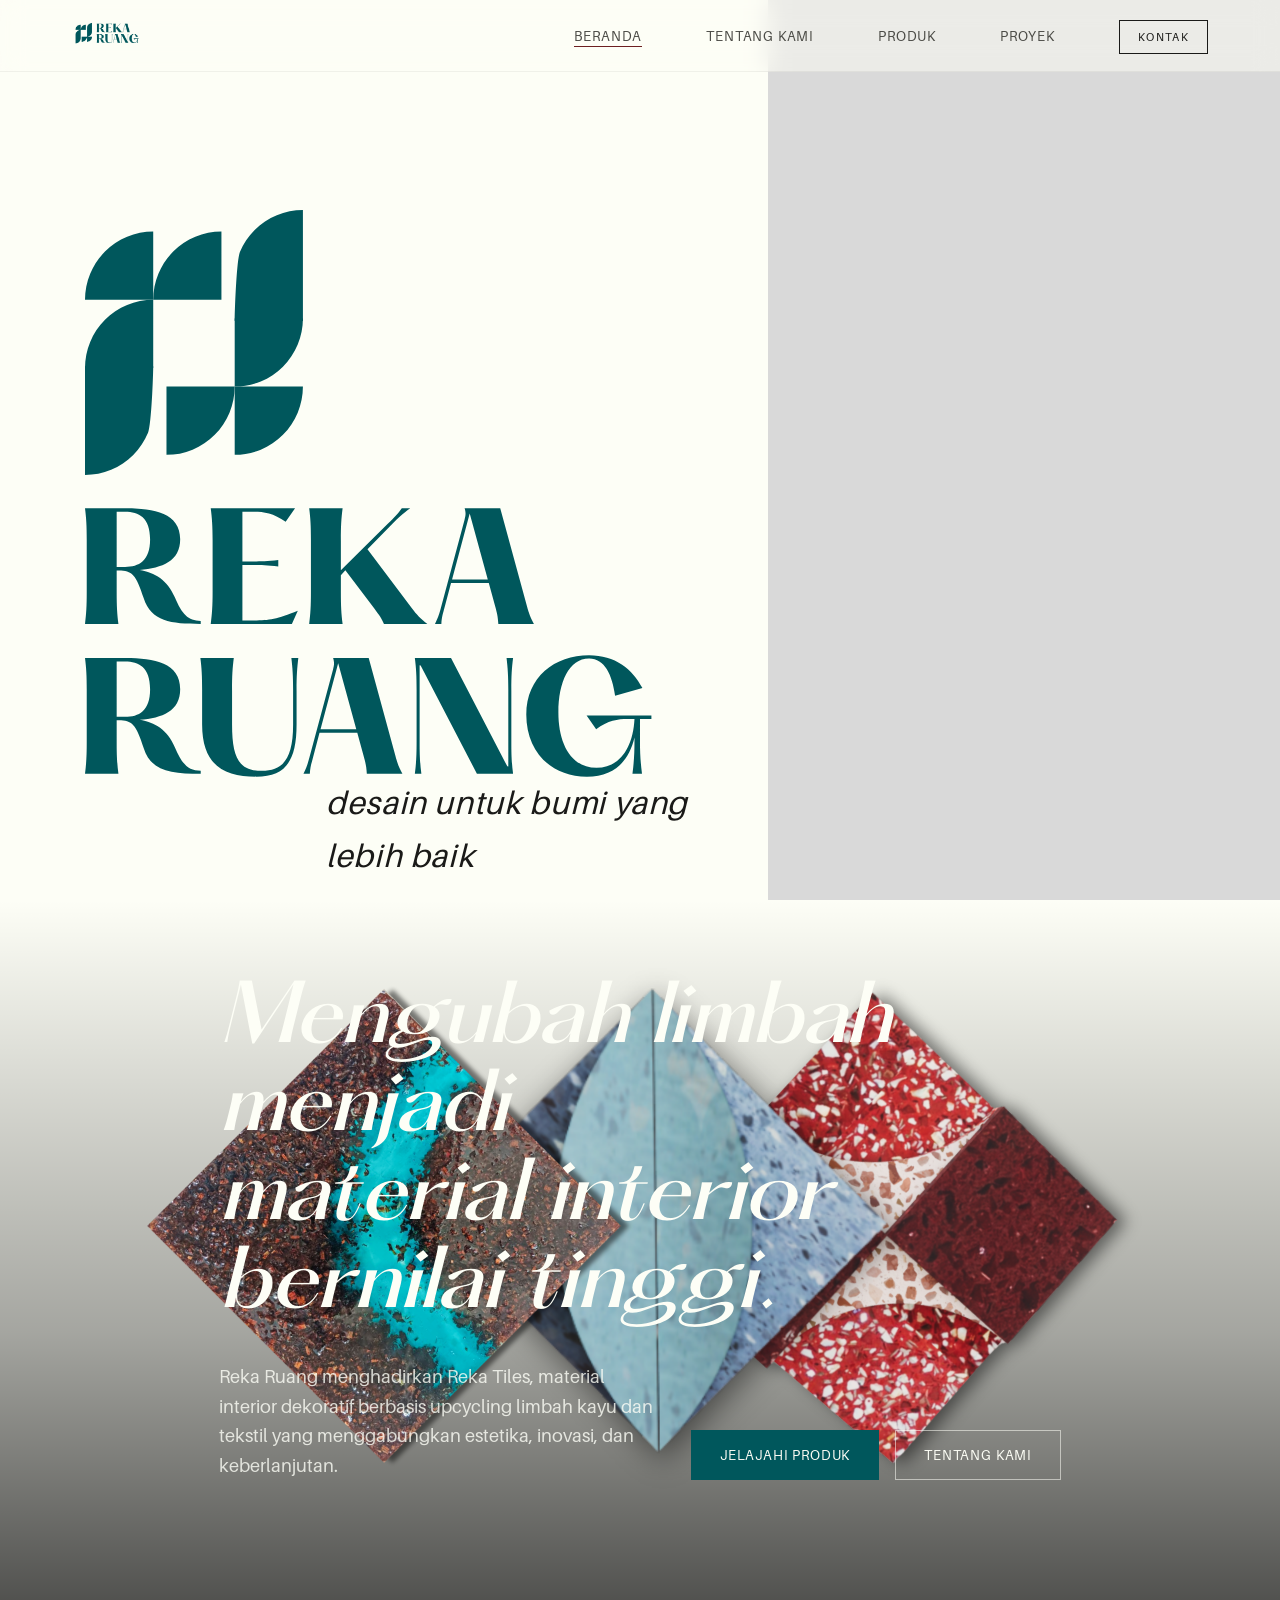
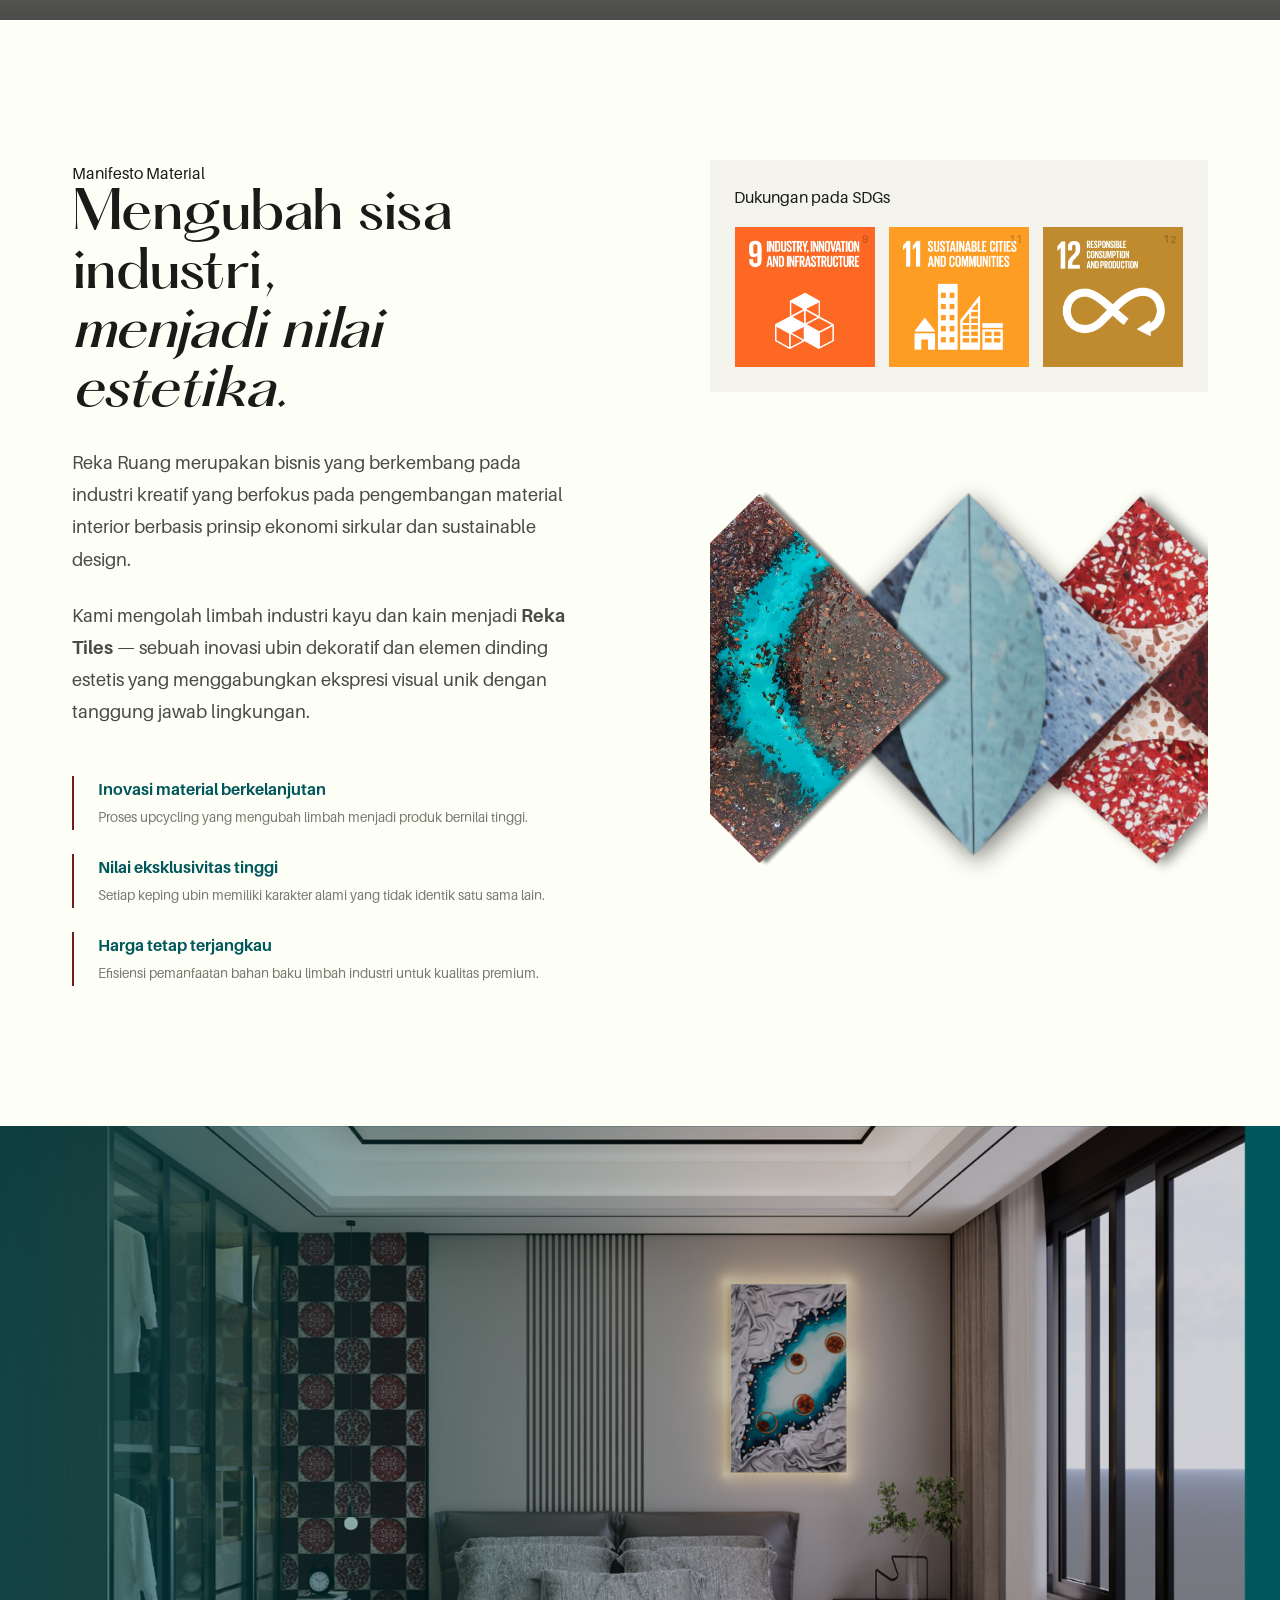
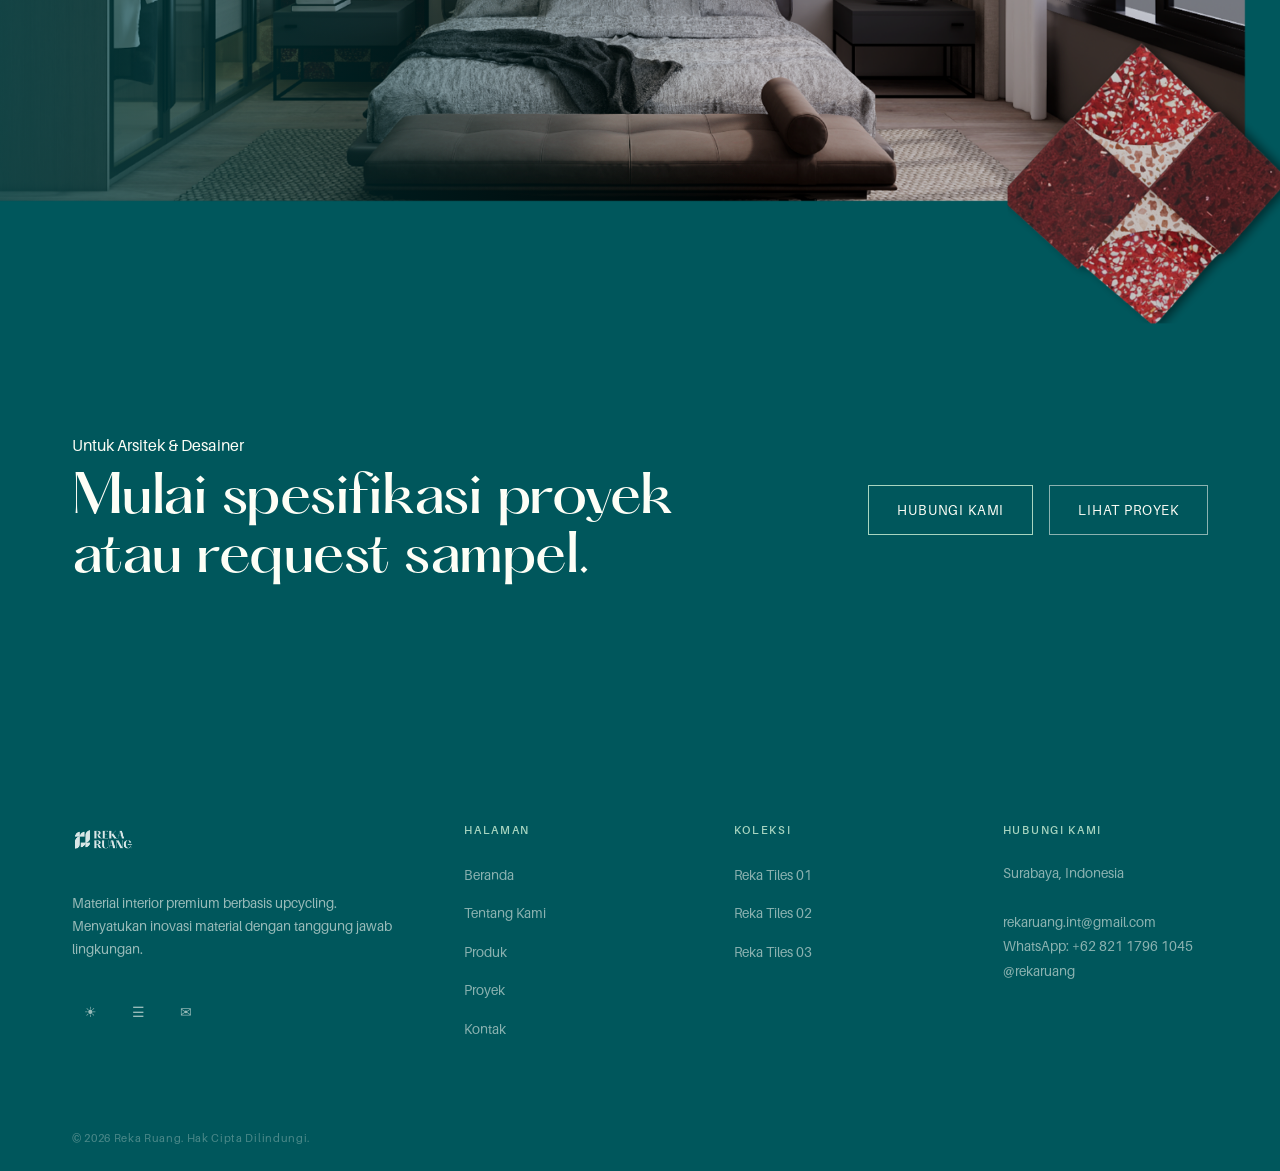
==== commit 5ea20a55: "feat: fonts, and contacts" ====
--- a/index.html
+++ b/index.html
@@ -21,7 +21,8 @@
       <div class="hero-split-left">
         <div class="branding-interactive">
           <div class="branding-mask-layer">
-            <video autoplay muted loop playsinline aria-hidden="true">
+            <video autoplay muted loop playsinline disablePictureInPicture oncontextmenu="return false;"
+              aria-hidden="true">
               <source src="assets/video/teal-loop.mp4" type="video/mp4">
             </video>
           </div>
@@ -31,7 +32,7 @@
         </div>
       </div>
       <div class="hero-split-right">
-        <video autoplay muted loop playsinline aria-hidden="true">
+        <video autoplay muted loop playsinline disablePictureInPicture oncontextmenu="return false;" aria-hidden="true">
           <source src="assets/video/video 2.mp4" type="video/mp4">
         </video>
       </div>
@@ -40,14 +41,14 @@
     <!-- ══ IMPACT HERO (Old Hero) ══ -->
     <section class="hero" id="hero-impact" aria-label="Aksi keberlanjutan">
       <div class="hero-media">
-        <video autoplay muted loop playsinline poster="assets/images/ASSET V4.png" aria-hidden="true">
+        <video autoplay muted loop playsinline poster="assets/images/ASSET V4.png" disablePictureInPicture
+          oncontextmenu="return false;" aria-hidden="true">
           <source src="assets/video/video 1.mp4" type="video/mp4">
         </video>
       </div>
       <div class="hero-overlay"></div>
       <div class="container">
         <div class="hero-content">
-          <span class="label-light">Berkelanjutan · Presisi · Indonesia</span>
           <h1>Mengubah limbah menjadi<br><em>material interior bernilai tinggi.</em></h1>
           <div class="hero-bottom">
             <p class="hero-tagline">
--- a/css/style.css
+++ b/css/style.css
@@ -1,47 +1,67 @@
 /* ============================================================
    REKA RUANG — Design System v2
-   Minimalist editorial aesthetic. Inspired by fab-brick.com.
+   Minimalist editorial aesthetic.
    Palette: #fdfef6 / #00575c / #6d1f21 / #a8d5c0
    Fonts: Hatton (headings) via @font-face, Aileron (body) via @font-face
    ============================================================ */
 
-/* ── Google Fonts fallback (Aileron via closest match) ── */
-@import url('https://fonts.googleapis.com/css2?family=DM+Serif+Display:ital@0;1&family=DM+Sans:wght@300;400;500&display=swap');
-
-/* ── Custom font faces ─────────────────────────────────────
-   Place Hatton and Aileron woff2 files in assets/fonts/ when available.
-   Until then, DM Serif Display (Hatton-like) and DM Sans (Aileron-like) are used.
-   ────────────────────────────────────────────────────────── */
-/*
+/* ── Custom font faces ───────────────────────────────────── */
 @font-face {
   font-family: 'Hatton';
-  src: url('../assets/fonts/Hatton-Medium.woff2') format('woff2');
+  src: url('../assets/fonts/hatton/PP Hatton Ultralight 200.otf') format('opentype');
+  font-weight: 200;
+  font-style: normal;
+  font-display: swap;
+}
+
+@font-face {
+  font-family: 'Hatton';
+  src: url('../assets/fonts/hatton/PP Hatton Medium 500.otf') format('opentype');
   font-weight: 500;
   font-style: normal;
   font-display: swap;
 }
+
+@font-face {
+  font-family: 'Hatton';
+  src: url('../assets/fonts/hatton/PP Hatton Bold 700.otf') format('opentype');
+  font-weight: 700;
+  font-style: normal;
+  font-display: swap;
+}
+
 @font-face {
   font-family: 'Aileron';
-  src: url('../assets/fonts/Aileron-Regular.woff2') format('woff2');
+  src: url('../assets/fonts/aileron/Aileron-Regular.otf') format('opentype');
   font-weight: 400;
   font-style: normal;
   font-display: swap;
 }
-*/
+
+@font-face {
+  font-family: 'Aileron';
+  src: url('../assets/fonts/aileron/Aileron-SemiBold.otf') format('opentype');
+  font-weight: 600;
+  font-style: normal;
+  font-display: swap;
+}
+
+@font-face {
+  font-family: 'Aileron';
+  src: url('../assets/fonts/aileron/Aileron-Bold.otf') format('opentype');
+  font-weight: 700;
+  font-style: normal;
+  font-display: swap;
+}
 
 /* ── Design Tokens ── */
 :root {
   /* Palette */
   --color-canvas: #fdfef6;
-  /* primary page background, card surfaces */
   --color-teal: #00575c;
-  /* section backgrounds, dark content bands, footer */
   --color-crimson: #6d1f21;
-  /* accent: tags, dividers, focused UI edges */
   --color-mint: #a8d5c0;
-  /* muted helper text, dividers, secondary borders */
   --color-white: #ffffff;
-  /* pure white for text on dark */
 
   /* Semantic aliases */
   --bg: var(--color-canvas);
@@ -49,19 +69,14 @@
   --accent: var(--color-crimson);
   --muted: var(--color-mint);
   --text: #1a1a18;
-  /* near-black on canvas */
   --text-secondary: #4a4a45;
   --text-muted: #7a7a70;
-  --border: #e0e0d6;
-  /* very light on canvas */
-  --border-dark: rgba(168, 213, 192, 0.2);
-  /* mint border on dark sections */
 
   /* Typography */
-  --font-heading: 'DM Serif Display', 'Georgia', 'Times New Roman', serif;
-  --font-body: 'DM Sans', 'Helvetica Neue', Arial, sans-serif;
-
-  /* Scale */
+  --font-heading: 'Hatton', serif;
+  --font-body: 'Aileron', sans-serif;
+
+  /* Size Scale */
   --text-xs: 0.7rem;
   --text-sm: 0.85rem;
   --text-base: 1rem;
@@ -89,7 +104,6 @@
   --max-w-sm: 780px;
   --nav-h: 72px;
   --radius: 2px;
-  /* fab-brick uses very little radius — almost none */
 
   /* Motion */
   --ease: cubic-bezier(0.25, 0.1, 0.25, 1);
@@ -160,13 +174,15 @@
   font-family: var(--font-heading);
   line-height: 1.15;
   color: var(--text);
-  font-weight: 400;
-  /* Hatton/DM Serif are naturally weighted at regular */
+  font-weight: 500;
+  /* Hatton Medium */
   letter-spacing: -0.01em;
 }
 
 h1 {
   font-size: clamp(2.6rem, 6vw, var(--text-5xl));
+  font-weight: 500;
+  /* Increased from 200 to 500 for better presence */
 }
 
 h2 {
@@ -184,37 +200,10 @@
 h5 {
   font-size: var(--text-lg);
   font-family: var(--font-body);
-  font-weight: 500;
+  font-weight: 600;
+  /* Aileron SemiBold */
   letter-spacing: 0.06em;
   text-transform: uppercase;
-}
-
-/* Labels — minimalist UPPERCASE small caps with letter spacing */
-.label {
-  font-family: var(--font-body);
-  font-size: var(--text-xs);
-  font-weight: 500;
-  letter-spacing: 0.18em;
-  text-transform: uppercase;
-  color: var(--text-muted);
-}
-
-.label-accent {
-  font-family: var(--font-body);
-  font-size: var(--text-xs);
-  font-weight: 500;
-  letter-spacing: 0.18em;
-  text-transform: uppercase;
-  color: var(--accent);
-}
-
-.label-light {
-  font-family: var(--font-body);
-  font-size: var(--text-xs);
-  font-weight: 500;
-  letter-spacing: 0.18em;
-  text-transform: uppercase;
-  color: var(--muted);
 }
 
 /* ── Layout ── */
@@ -708,6 +697,7 @@
   width: 100%;
   height: 100%;
   object-fit: cover;
+  pointer-events: none;
 }
 
 /* Masking Branding */
@@ -739,6 +729,7 @@
   width: 100%;
   height: 100%;
   object-fit: cover;
+  pointer-events: none;
 }
 
 .hero-split-tagline {
@@ -826,23 +817,17 @@
 .hero-media {
   position: absolute;
   inset: 0;
-}
-
-.hero-media video,
-.hero-media img {
-  width: 100%;
-  height: 100%;
-  object-fit: cover;
-  object-position: center;
-}
-
-.hero-overlay {
-  position: absolute;
-  inset: 0;
   background: linear-gradient(to top,
       rgba(0, 0, 0, 0.7) 0%,
       rgba(0, 0, 0, 0.35) 40%,
       rgba(0, 0, 0, 0.0) 100%);
+}
+
+.hero-media video {
+  width: 100%;
+  height: 100%;
+  object-fit: cover;
+  pointer-events: none;
 }
 
 .hero-content {
@@ -1112,6 +1097,54 @@
 
 .dark-band p {
   color: rgba(253, 254, 246, 0.75);
+}
+
+/* ── PROCESS / ABOUT SECTION ── */
+.about-split {
+  display: grid;
+  grid-template-columns: 1fr 1fr;
+  min-height: 560px;
+}
+
+.about-split-img {
+  position: relative;
+  overflow: hidden;
+}
+
+.about-split-img img {
+  width: 100%;
+  height: 100%;
+  object-fit: cover;
+}
+
+.about-split-text {
+  padding: var(--s10) var(--s9);
+  display: flex;
+  flex-direction: column;
+  justify-content: center;
+  background: var(--bg-dark);
+  color: var(--color-canvas);
+}
+
+.about-split-text .label-light {
+  margin-bottom: var(--s5);
+  display: block;
+}
+
+.about-split-text h2 {
+  color: var(--color-canvas);
+  margin-bottom: var(--s6);
+}
+
+.about-split-text p {
+  color: rgba(253, 254, 246, 0.8);
+  line-height: 1.75;
+  margin-bottom: var(--s5);
+  font-size: var(--text-lg);
+}
+
+.about-split-text p:last-of-type {
+  margin-bottom: var(--s7);
 }
 
 /* Process steps (About page) */
@@ -1589,6 +1622,7 @@
     opacity: 0;
     transform: scale(0.95);
   }
+
   to {
     opacity: 1;
     transform: scale(1);
@@ -2054,6 +2088,31 @@
 
   .about-split-text {
     padding: var(--s7) var(--s6);
+  }
+
+  .brand-narrative-merged {
+    padding: var(--s9) 0;
+  }
+
+  .narrative-grid {
+    grid-template-columns: 1fr;
+    gap: var(--s8);
+  }
+
+  .narrative-text h2 {
+    font-size: clamp(1.8rem, 6vw, 2.4rem);
+  }
+
+  .narrative-text p {
+    font-size: var(--text-base);
+  }
+
+  .sdg-gifs {
+    gap: var(--s2);
+  }
+
+  .narrative-visual {
+    margin-top: var(--s4);
   }
 
   .product-grid {
@@ -2244,5 +2303,4 @@
     line-height: 1.2;
     text-shadow: 0 2px 10px rgba(0, 0, 0, 0.3);
   }
-}
 }
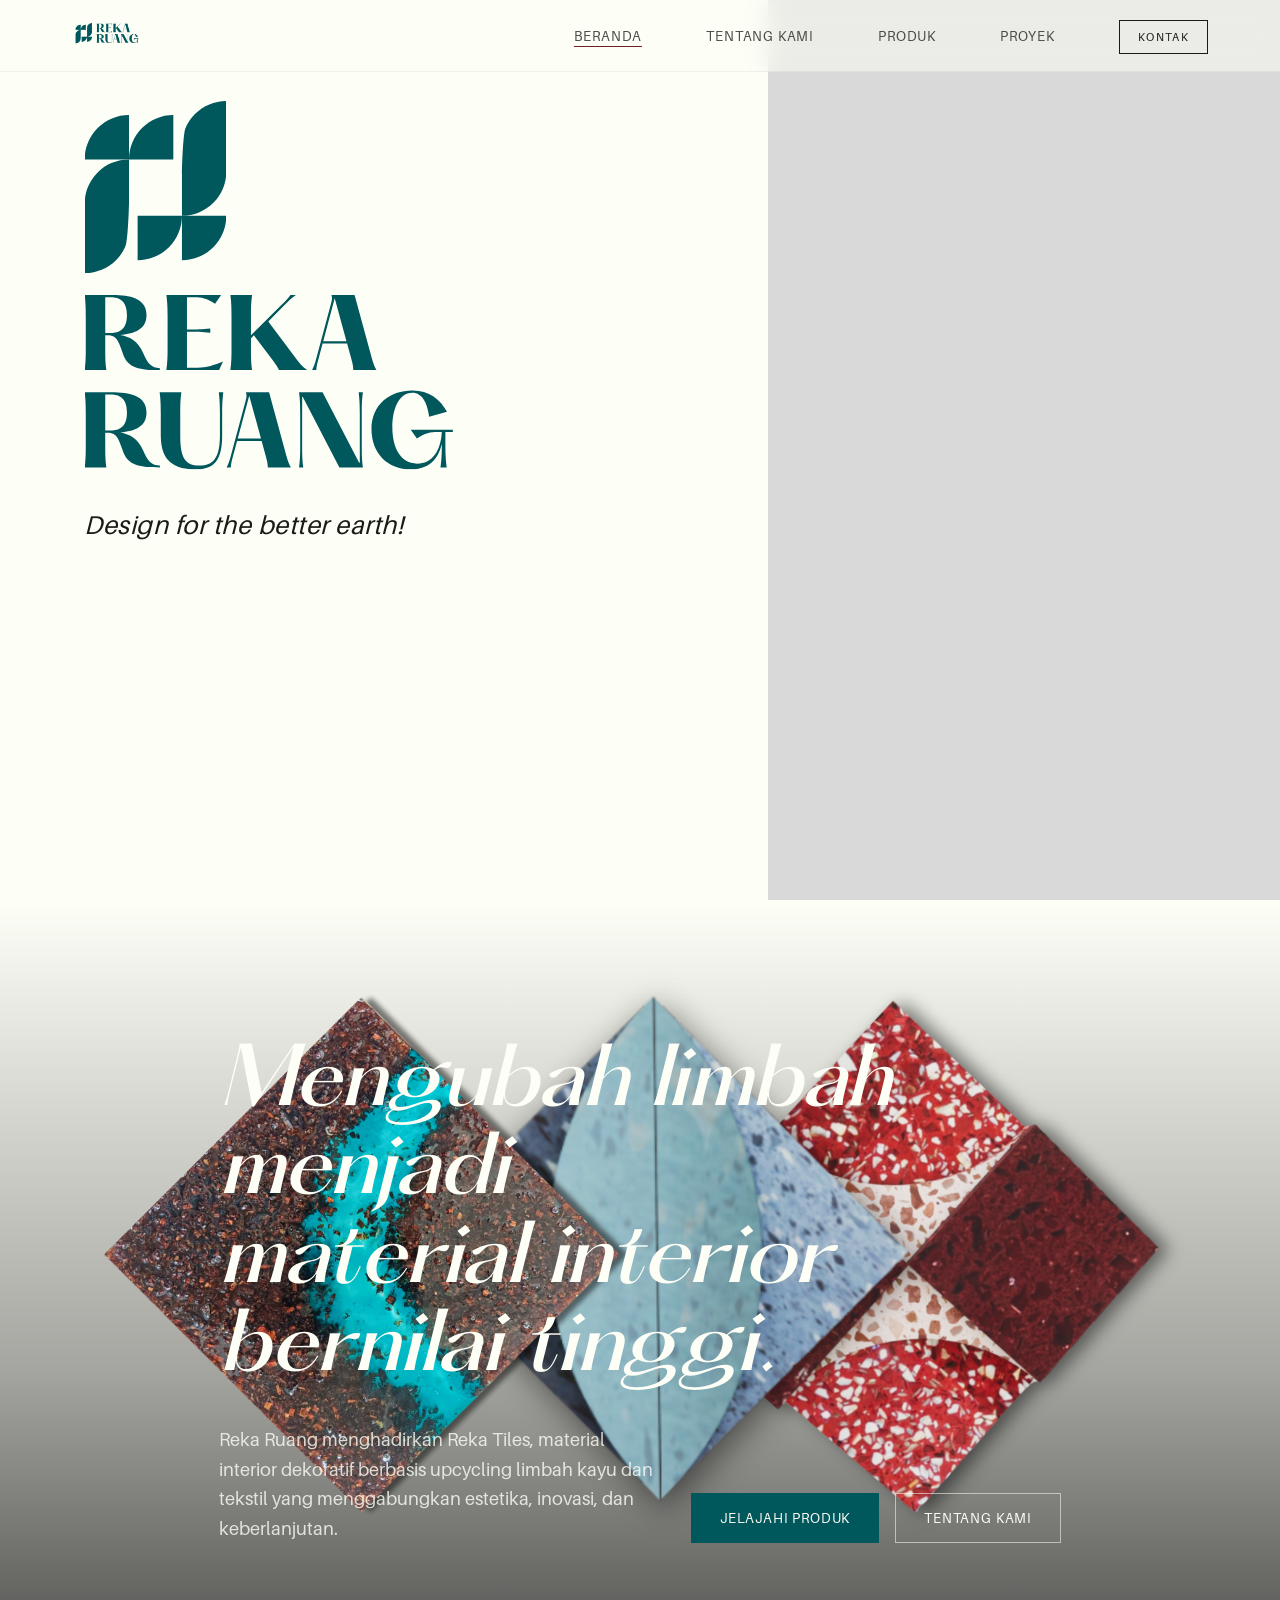
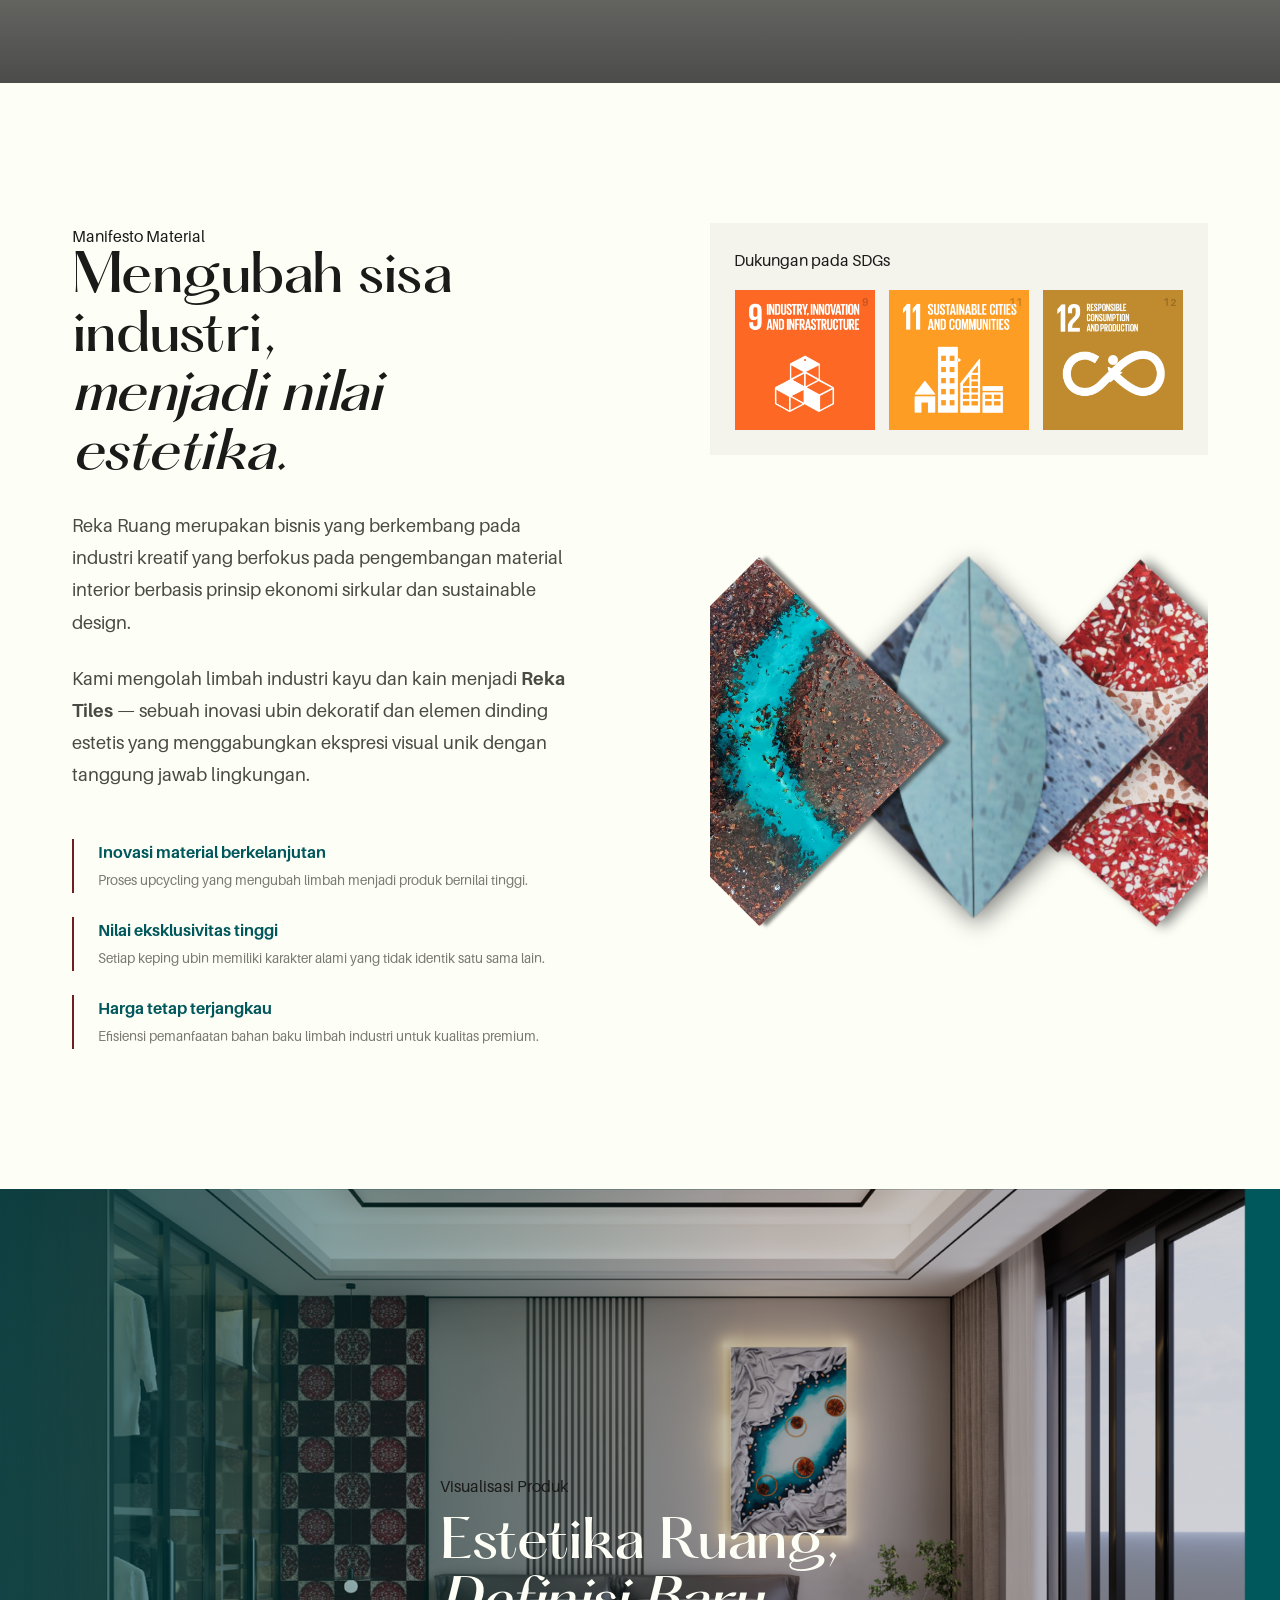
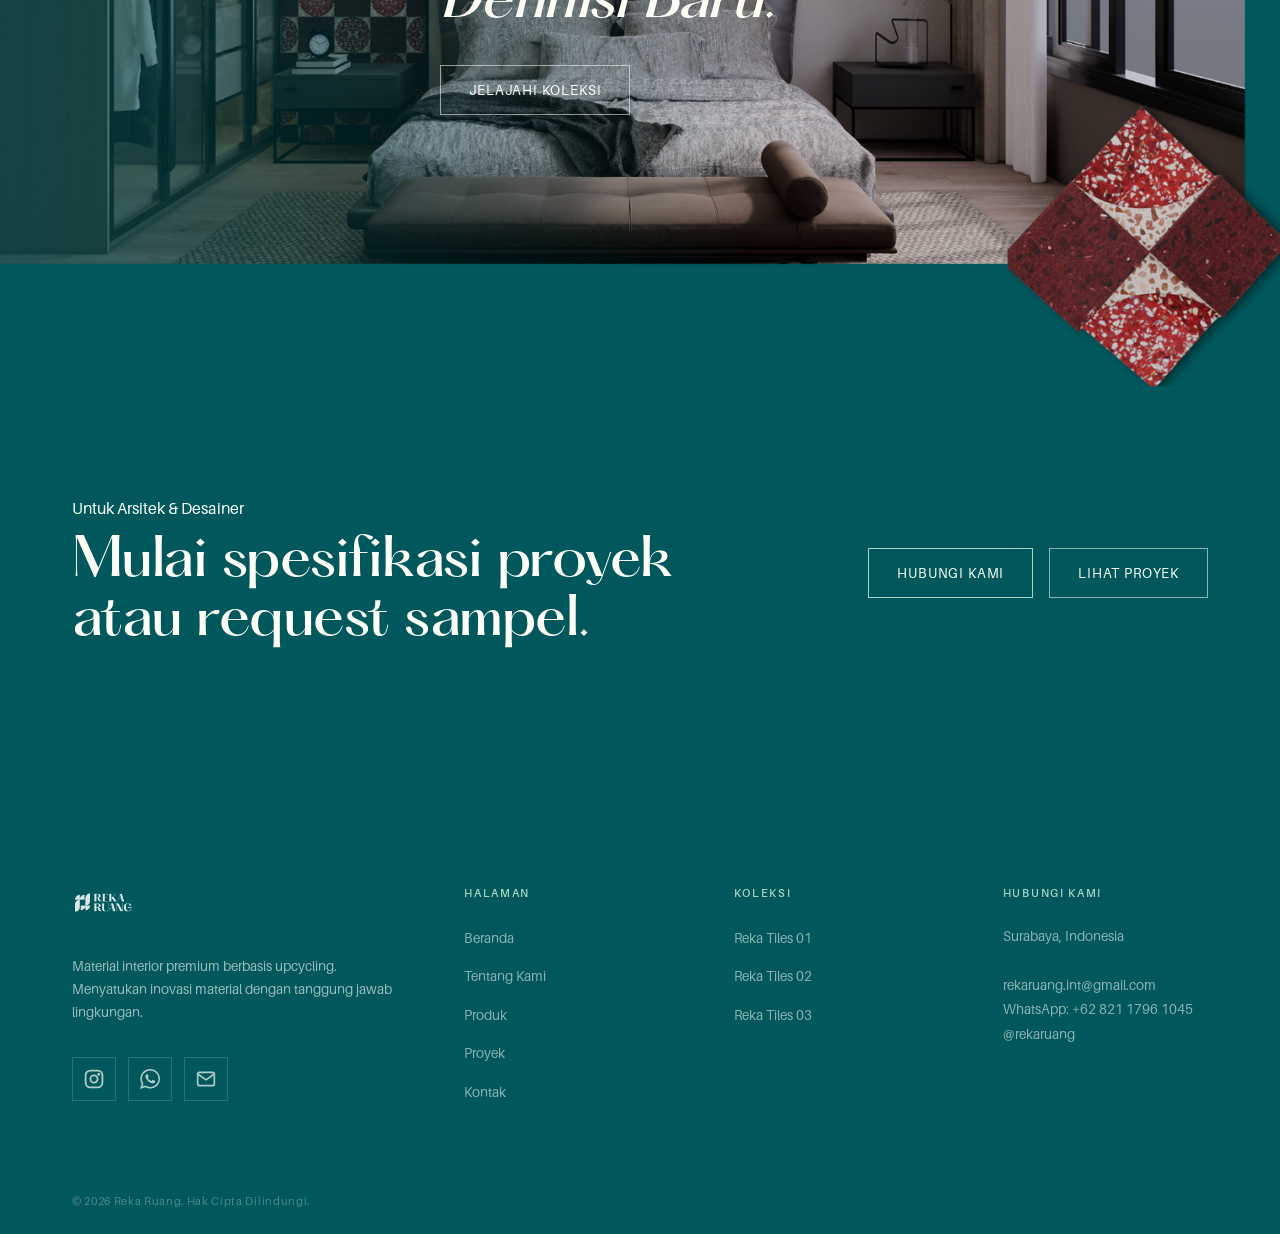
==== commit 233e11b3: "fix: fix" ====
--- a/index.html
+++ b/index.html
@@ -28,7 +28,7 @@
           </div>
         </div>
         <div class="hero-split-tagline">
-          desain untuk bumi yang lebih baik
+          Design for the better earth!
         </div>
       </div>
       <div class="hero-split-right">
--- a/css/style.css
+++ b/css/style.css
@@ -744,6 +744,22 @@
   letter-spacing: 0.02em;
 }
 
+/* Tablet Scaling — Preserve desktop layout, scale down to prevent overflow */
+@media (max-width: 1400px) and (min-width: 769px) {
+  .branding-interactive {
+    transform: scale(0.65);
+    transform-origin: left top;
+    top: 10vh;
+    left: 84px;
+  }
+
+  .hero-split-tagline {
+    top: calc(10vh + 600px * 0.65 + 24px);
+    left: 84px;
+    font-size: clamp(1rem, 2vw, 1.75rem);
+  }
+}
+
 /* Mobile Hero Redesign Override */
 @media (max-width: 768px) {
   .hero-split {
@@ -780,7 +796,6 @@
 
   .branding-mask-layer {
     background: var(--color-canvas);
-    /* Solid #fdfef6 color on mobile */
     -webkit-mask-size: 100px 121px, 260px 123px;
     mask-size: 100px 121px, 260px 123px;
     -webkit-mask-position: center 0, center 150px;
@@ -789,7 +804,6 @@
 
   .branding-mask-layer video {
     display: none;
-    /* No video masking on mobile for legibility */
   }
 
   .hero-split-tagline {
@@ -810,7 +824,8 @@
   min-height: 80vh;
   /* Reduced height as secondary hero */
   display: flex;
-  align-items: flex-end;
+  align-items: center;
+  /* Changed from flex-end for vertical centering */
   overflow: hidden;
 }
 
@@ -834,7 +849,8 @@
   position: relative;
   z-index: 2;
   width: 100%;
-  padding-bottom: var(--s10);
+  padding: var(--s10) 0;
+  /* Balanced padding for better centering */
 }
 
 .hero-content .label-light {
@@ -1745,21 +1761,45 @@
 }
 
 .social-link {
-  width: 36px;
-  height: 36px;
-  border: 1px solid var(--border-dark);
+  width: 44px;
+  height: 44px;
   display: flex;
   align-items: center;
   justify-content: center;
-  font-size: 0.9rem;
-  color: rgba(253, 254, 246, 0.6);
+  border: 1px solid rgba(253, 254, 246, 0.15);
+  transition: all var(--dur) var(--ease);
+  color: var(--color-canvas);
   text-decoration: none;
-  transition: all var(--dur-fast);
+}
+
+.social-link svg {
+  opacity: 0.7;
+  transition: all var(--dur) var(--ease);
+}
+
+.social-link .icon-ig {
+  width: 30px;
+  height: 30px;
+}
+
+.social-link .icon-wa {
+  width: 20px;
+  height: 20px;
+}
+
+.social-link .icon-email {
+  width: 20px;
+  height: 20px;
 }
 
 .social-link:hover {
-  background: rgba(253, 254, 246, 0.08);
-  color: var(--color-canvas);
+  background: var(--color-canvas);
+  border-color: var(--color-canvas);
+  color: var(--bg-dark);
+}
+
+.social-link:hover svg {
+  opacity: 1;
 }
 
 .footer-col h4 {
